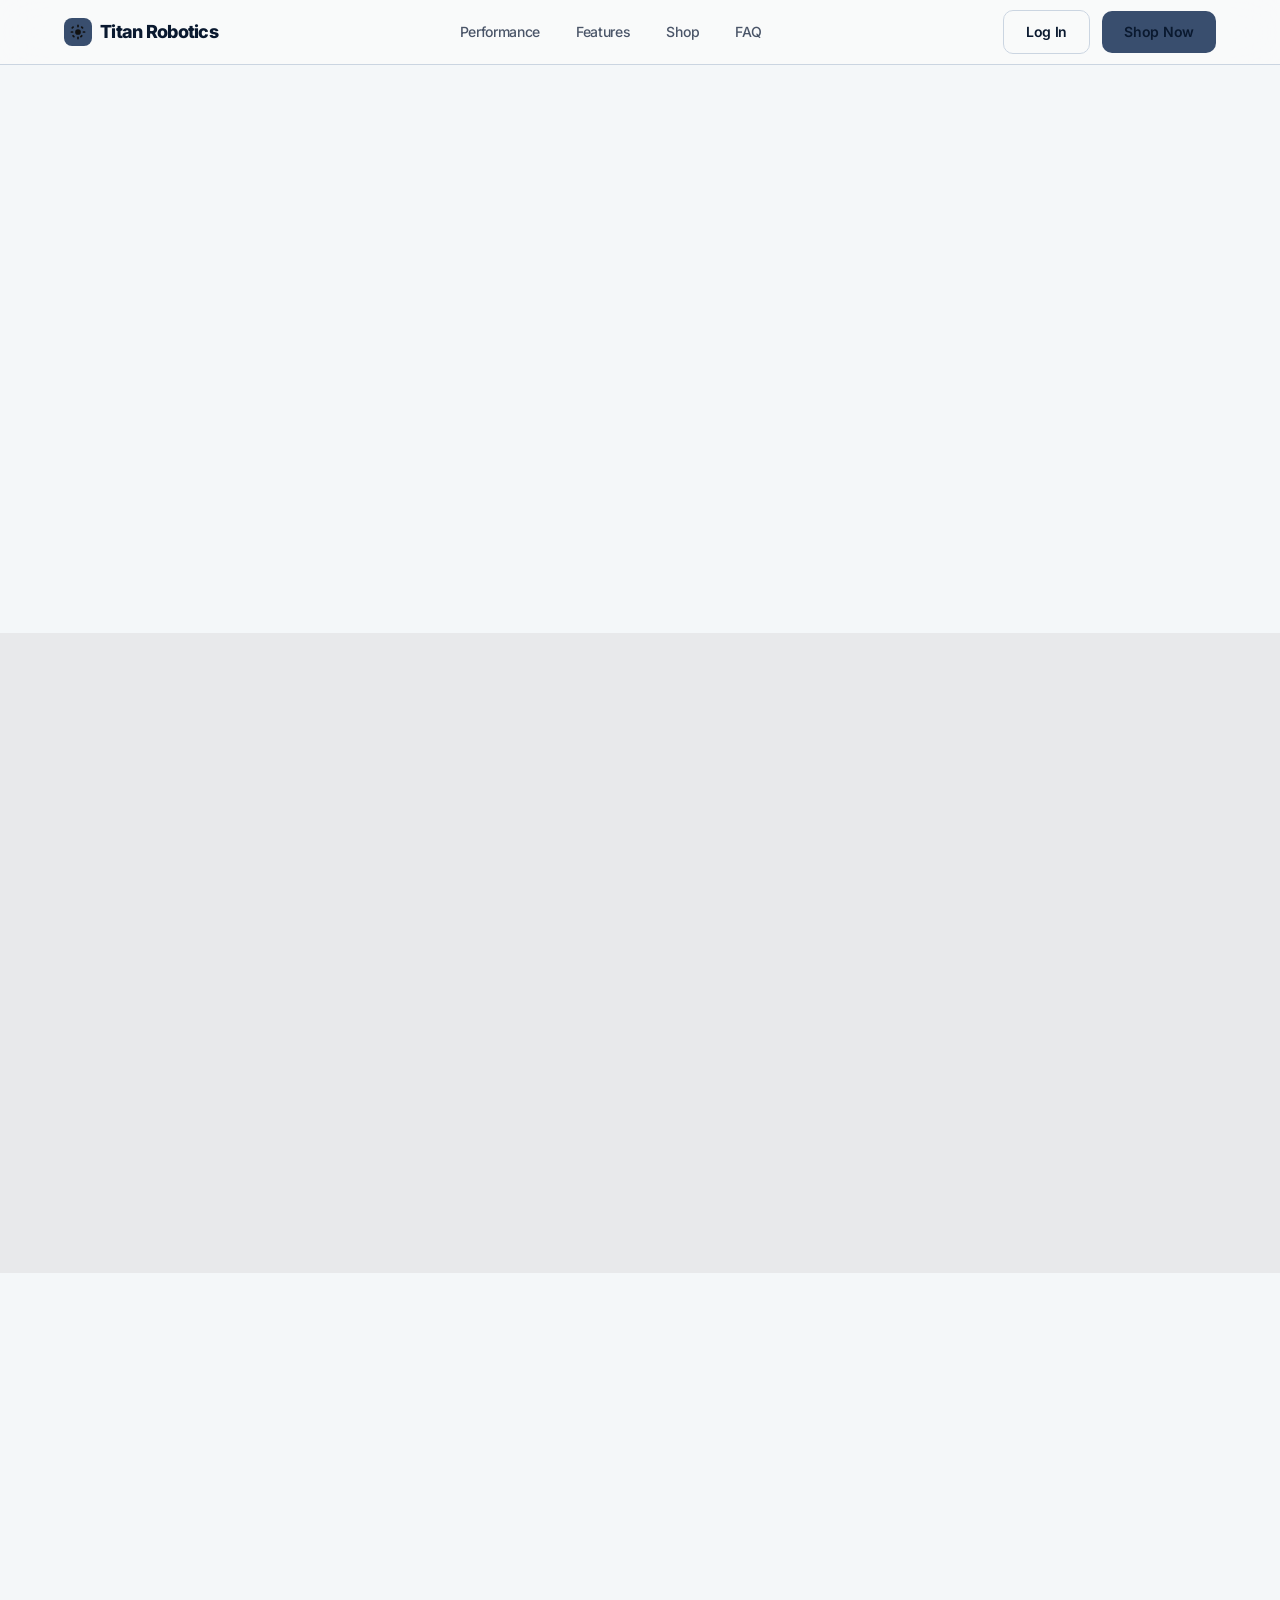
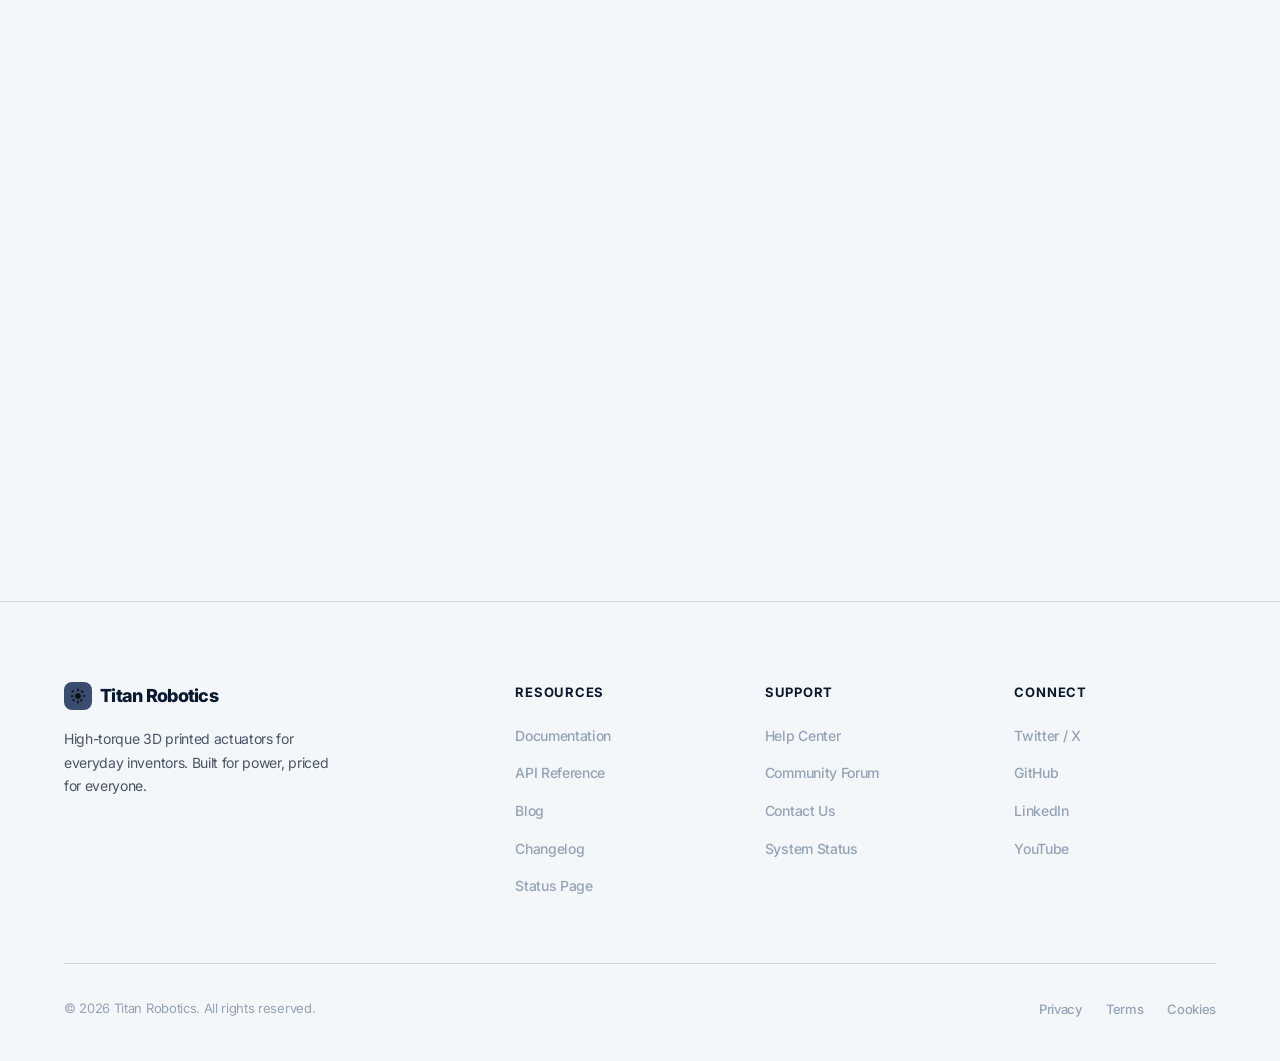
==== index.html @ 4c85c03a "Update index.html" ====
<!DOCTYPE html>
<html lang="en">
<head>
    <meta charset="UTF-8">
    <meta name="viewport" content="width=device-width, initial-scale=1.0">
    <title>Titan Robotics</title>

    <!-- Google Fonts -->
    <link rel="preconnect" href="https://fonts.googleapis.com">
    <link rel="preconnect" href="https://fonts.gstatic.com" crossorigin>
    <link href="https://fonts.googleapis.com/css2?family=Inter:wght@400;500;600;700;800;900&display=swap" rel="stylesheet">

    <!-- Template CSS -->
    <link rel="stylesheet" href="templatemo-catalyst-style.css">
</head>
<body>
    <!-- ===== NAVIGATION ===== -->
    <nav class="nav" role="navigation" aria-label="Main navigation">
        <div class="nav-inner">
            <a href="#" class="nav-logo" aria-label="Titan Robotics Home">
                <span class="nav-logo-mark">
                    <!--
                        LOGO SVG — Replace the <svg> block below with your own imported SVG.
                        Keep the outer <span class="nav-logo-mark"> wrapper so sizing stays consistent.
                        Recommended: 28×28px viewBox, single color using fill="currentColor"
                        so it inherits the accent color automatically.
                    -->
                    <svg viewBox="0 0 28 28" fill="none" xmlns="http://www.w3.org/2000/svg" aria-hidden="true">
                        <!-- Titan gear / cog mark -->
                        <circle cx="14" cy="14" r="5" fill="#111"/>
                        <rect x="12.5" y="1"  width="3" height="5" rx="1.5" fill="#111"/>
                        <rect x="12.5" y="22" width="3" height="5" rx="1.5" fill="#111"/>
                        <rect x="1"  y="12.5" width="5" height="3" rx="1.5" fill="#111"/>
                        <rect x="22" y="12.5" width="5" height="3" rx="1.5" fill="#111"/>
                        <rect x="3.9" y="3.9"  width="3" height="5" rx="1.5" transform="rotate(45 5.4 5.4)"  fill="#111"/>
                        <rect x="19" y="3.9"   width="3" height="5" rx="1.5" transform="rotate(-45 20.5 5.4)" fill="#111"/>
                        <rect x="3.9" y="19.1" width="3" height="5" rx="1.5" transform="rotate(-45 5.4 20.6)" fill="#111"/>
                        <rect x="19" y="19.1"  width="3" height="5" rx="1.5" transform="rotate(45 20.5 20.6)"  fill="#111"/>
                    </svg>
                </span>
                Titan Robotics
            </a>
            <ul class="nav-links" id="navLinks">
                <li><a href="#metrics">Performance</a></li>
                <li><a href="#engine">Features</a></li>
                <li><a href="#shop">Shop</a></li>
                <li><a href="#faq">FAQ</a></li>
            </ul>
            <div class="nav-cta">
                <a href="#" class="btn-ghost">Log In</a>
                <a href="#shop" class="btn-acid">Shop Now</a>
            </div>
            <button class="nav-toggle" id="navToggle" aria-label="Toggle menu" aria-expanded="false">
                <span></span>
            </button>
        </div>
    </nav>

    <!-- ===== SECTION 1: HERO ===== -->
    <section class="hero">
        <div class="container">
            <div class="hero-badge reveal">
                <span class="hero-badge-dot"></span>
                v1.3
            </div>
            <h1 class="reveal">Affordable actuators built for <span class="accent-word">power</span></h1>
            <p class="hero-sub reveal">Multi-material 3D printed high torque actuators designed for everyday inventors.</p>
            <div class="hero-actions reveal">
                <a href="#shop" class="btn-acid">
                    Shop Now
                    <svg width="16" height="16" viewBox="0 0 16 16" fill="none"><path d="M3 8H13M13 8L9 4M13 8L9 12" stroke="currentColor" stroke-width="1.5" stroke-linecap="round" stroke-linejoin="round"/></svg>
                </a>
                <a href="#hero-video" class="btn-ghost">Watch Demo</a>
            </div>
        </div>
    </section>

    <!-- ===== HERO VIDEO (full width) ===== -->
    <section class="hero-video-section" id="hero-video">
        <video autoplay muted loop playsinline>
            <source src="videos/hero.mp4" type="video/mp4" />
        </video>
    </section>

    <!-- ===== SECTION 2: SPEED METRICS ===== -->
    <section class="metrics" id="metrics">
        <div class="container">
            <p class="metrics-label reveal">Performance that speaks for itself</p>
            <div class="metrics-grid">
                <div class="metric-item reveal">
                    <div class="metric-number"><span class="metric-highlight">21:1</span><span class="metric-unit">ratio</span></div>
                    <p class="metric-desc">High torque ratio for high strength applications</p>
                </div>
                <div class="metric-item reveal">
                    <div class="metric-number">22<span class="metric-unit">mm</span></div>
                    <p class="metric-desc">Compact design perfect for robotics</p>
                </div>
                <div class="metric-item reveal">
                    <div class="metric-number">3<span class="metric-unit">x</span></div>
                    <p class="metric-desc">More cost effective than traditional cycloidal drives</p>
                </div>
            </div>
        </div>
    </section>

    <!-- ===== SECTION 3: THE ENGINE — BENTO GRID ===== -->
    <section class="engine" id="engine">
        <div class="container">
            <div class="section-header reveal">
                <p class="section-tag">The Drive</p>
                <h2 class="section-title">Essential Specifications</h2>
            </div>
            <div class="bento-grid">
                <div class="card bento-card reveal">
                    <div class="bento-card-icon">
                        <svg viewBox="0 0 24 24" fill="none" stroke-width="1.5" stroke-linecap="round" stroke-linejoin="round"><path d="M3 3v18h18"/><path d="M7 16l4-8 4 4 4-6"/></svg>
                    </div>
                    <h3>Real-Time Analytics</h3>
                    <p>Stream, transform, and visualize data the instant it arrives. No batching, no waiting, no stale dashboards.</p>
                    <div class="bento-card-visual">
                        <div class="mini-bars">
                            <div class="mini-bar" style="height: 35%;"></div>
                            <div class="mini-bar" style="height: 55%;"></div>
                            <div class="mini-bar" style="height: 40%;"></div>
                            <div class="mini-bar highlight" style="height: 80%;"></div>
                            <div class="mini-bar" style="height: 60%;"></div>
                            <div class="mini-bar" style="height: 45%;"></div>
                            <div class="mini-bar highlight" style="height: 95%;"></div>
                            <div class="mini-bar" style="height: 70%;"></div>
                            <div class="mini-bar" style="height: 50%;"></div>
                            <div class="mini-bar" style="height: 65%;"></div>
                        </div>
                    </div>
                </div>
                <div class="card bento-card reveal">
                    <div class="bento-card-icon">
                        <svg viewBox="0 0 24 24" fill="none" stroke-width="1.5" stroke-linecap="round" stroke-linejoin="round"><rect x="2" y="3" width="20" height="14" rx="2"/><path d="M8 21h8M12 17v4"/></svg>
                    </div>
                    <h3>Pipeline Orchestration</h3>
                    <p>Build fault-tolerant data pipelines with visual drag-and-drop. Auto-retry, dead-letter queues, and full observability built in.</p>
                    <div class="bento-card-visual">
                        <div class="mini-pipeline">
                            <div class="mini-pipeline-node">Ingest</div>
                            <span class="mini-pipeline-arrow">→</span>
                            <div class="mini-pipeline-node">Transform</div>
                            <span class="mini-pipeline-arrow">→</span>
                            <div class="mini-pipeline-node">Deliver</div>
                        </div>
                    </div>
                </div>
                <div class="card bento-card reveal">
                    <div class="bento-card-icon">
                        <svg viewBox="0 0 24 24" fill="none" stroke-width="1.5" stroke-linecap="round" stroke-linejoin="round"><path d="M16 18l6-6-6-6"/><path d="M8 6l-6 6 6 6"/></svg>
                    </div>
                    <h3>SQL-First Interface</h3>
                    <p>Write standard SQL against any source. Auto-completion, version control, and collaborative editing come standard.</p>
                    <div class="bento-card-visual">
                        <div class="mini-code">
                            <span class="keyword">SELECT</span> user_id, <span class="keyword">COUNT</span>(*)<br>
                            <span class="keyword">FROM</span> events<br>
                            <span class="keyword">WHERE</span> ts > <span class="string">'2026-01'</span><br>
                            <span class="keyword">GROUP BY</span> 1 <span class="comment">-- 42ms ⚡</span>
                        </div>
                    </div>
                </div>
            </div>
        </div>
    </section>

    <!-- ===== SECTION 4: SHOP ===== -->
    <section class="shop" id="shop">
        <div class="container">
            <div class="section-header reveal">
                <p class="section-tag">Shop</p>
                <h2 class="section-title">Pick your drive</h2>
            </div>

            <!-- ===== PRODUCT 1 ===== -->
            <div class="product-card card reveal">
                <div class="product-gallery">
                    <!--
                        PRODUCT 1 PHOTOS — Replace src="" with your image paths.
                        Recommended: 600×450px or similar 4:3 ratio JPGs/PNGs.
                        The first image is the main display; clicking thumbnails swaps it in.
                    -->
                    <div class="product-main-image">
                        <img src="images/product1-main.jpg" alt="Compact Cycloidal Drive - main view" onerror="this.parentElement.classList.add('img-placeholder')">
                    </div>
                    <div class="product-thumbnails">
                        <button class="thumb active" data-src="images/product1-main.jpg" aria-label="View main photo">
                            <img src="images/product1-main.jpg" alt="Front view" onerror="this.parentElement.classList.add('img-placeholder')">
                        </button>
                        <button class="thumb" data-src="images/product1-b.jpg" aria-label="View second photo">
                            <img src="images/product1-b.jpg" alt="Side view" onerror="this.parentElement.classList.add('img-placeholder')">
                        </button>
                        <button class="thumb" data-src="images/product1-c.jpg" aria-label="View third photo">
                            <img src="images/product1-c.jpg" alt="Detail view" onerror="this.parentElement.classList.add('img-placeholder')">
                        </button>
                    </div>
                </div>
                <div class="product-info">
                    <p class="product-tag">Best Seller</p>
                    <h3 class="product-name">Compact Cycloidal Drive</h3>
                    <p class="product-sku">SKU: TR-CCD-22</p>
                    <p class="product-desc">A high-efficiency 21:1 reduction cycloidal gearbox optimized for tight spaces. The 22mm profile fits inside most hobby robotics joints without sacrificing torque output. Printed in PLA-CF for rigidity with a hardened steel eccentric shaft and output pins.</p>
                    <ul class="product-specs">
                        <li><span>Reduction ratio</span><span>21:1</span></li>
                        <li><span>Outer diameter</span><span>22 mm</span></li>
                        <li><span>Recommended motor</span><span>NEMA 17</span></li>
                        <li><span>Material</span><span>PLA-CF + steel pins</span></li>
                    </ul>
                    <div class="product-buy">
                        <div class="product-price">$<span>38</span><span class="product-price-cents">.00</span></div>
                        <a href="#" class="btn-acid">Add to Cart
                            <svg width="16" height="16" viewBox="0 0 16 16" fill="none"><path d="M3 8H13M13 8L9 4M13 8L9 12" stroke="currentColor" stroke-width="1.5" stroke-linecap="round" stroke-linejoin="round"/></svg>
                        </a>
                    </div>
                </div>
            </div>

            <!-- ===== PRODUCT 2 ===== -->
            <div class="product-card card reveal">
                <div class="product-gallery">
                    <!--
                        PRODUCT 2 PHOTOS — Replace src="" with your image paths.
                    -->
                    <div class="product-main-image">
                        <img src="images/product2-main.jpg" alt="Dual-Stage Arm Actuator - main view" onerror="this.parentElement.classList.add('img-placeholder')">
                    </div>
                    <div class="product-thumbnails">
                        <button class="thumb active" data-src="images/product2-main.jpg" aria-label="View main photo">
                            <img src="images/product2-main.jpg" alt="Front view" onerror="this.parentElement.classList.add('img-placeholder')">
                        </button>
                        <button class="thumb" data-src="images/product2-b.jpg" aria-label="View second photo">
                            <img src="images/product2-b.jpg" alt="Side view" onerror="this.parentElement.classList.add('img-placeholder')">
                        </button>
                        <button class="thumb" data-src="images/product2-c.jpg" aria-label="View third photo">
                            <img src="images/product2-c.jpg" alt="Exploded view" onerror="this.parentElement.classList.add('img-placeholder')">
                        </button>
                    </div>
                </div>
                <div class="product-info">
                    <p class="product-tag">New Release</p>
                    <h3 class="product-name">Dual-Stage Arm Actuator</h3>
                    <p class="product-sku">SKU: TR-DSA-48</p>
                    <p class="product-desc">Two stacked cycloidal stages give this actuator a 441:1 overall reduction — enough holding torque to lock a full robotic arm segment under load without a brake. Designed around a 48mm frame with integrated mounting flanges compatible with 20mm aluminum extrusion.</p>
                    <ul class="product-specs">
                        <li><span>Reduction ratio</span><span>441:1 (21:1 × 21:1)</span></li>
                        <li><span>Outer diameter</span><span>48 mm</span></li>
                        <li><span>Recommended motor</span><span>NEMA 17 / NEMA 23</span></li>
                        <li><span>Material</span><span>PETG + steel pins</span></li>
                    </ul>
                    <div class="product-buy">
                        <div class="product-price">$<span>64</span><span class="product-price-cents">.00</span></div>
                        <a href="#" class="btn-acid">Add to Cart
                            <svg width="16" height="16" viewBox="0 0 16 16" fill="none"><path d="M3 8H13M13 8L9 4M13 8L9 12" stroke="currentColor" stroke-width="1.5" stroke-linecap="round" stroke-linejoin="round"/></svg>
                        </a>
                    </div>
                </div>
            </div>

            <!-- ===== PRODUCT 3 ===== -->
            <div class="product-card card reveal">
                <div class="product-gallery">
                    <!--
                        PRODUCT 3 PHOTOS — Replace src="" with your image paths.
                    -->
                    <div class="product-main-image">
                        <img src="images/product3-main.jpg" alt="Servo Gripper Module - main view" onerror="this.parentElement.classList.add('img-placeholder')">
                    </div>
                    <div class="product-thumbnails">
                        <button class="thumb active" data-src="images/product3-main.jpg" aria-label="View main photo">
                            <img src="images/product3-main.jpg" alt="Front view" onerror="this.parentElement.classList.add('img-placeholder')">
                        </button>
                        <button class="thumb" data-src="images/product3-b.jpg" aria-label="View second photo">
                            <img src="images/product3-b.jpg" alt="Open position" onerror="this.parentElement.classList.add('img-placeholder')">
                        </button>
                        <button class="thumb" data-src="images/product3-c.jpg" aria-label="View third photo">
                            <img src="images/product3-c.jpg" alt="Closed position" onerror="this.parentElement.classList.add('img-placeholder')">
                        </button>
                    </div>
                </div>
                <div class="product-info">
                    <p class="product-tag">Popular</p>
                    <h3 class="product-name">Servo Gripper Module</h3>
                    <p class="product-sku">SKU: TR-SGM-01</p>
                    <p class="product-desc">A parallel-jaw end-effector driven by a standard SG90 or MG996R servo. Finger inserts are swappable — choose flat pads for delicate objects or V-grooves for cylindrical stock. Mounts to any TR actuator output flange via four M3 bolts.</p>
                    <ul class="product-specs">
                        <li><span>Grip span</span><span>0 – 60 mm</span></li>
                        <li><span>Compatible servos</span><span>SG90, MG996R</span></li>
                        <li><span>Mount pattern</span><span>4× M3, 20mm BCD</span></li>
                        <li><span>Material</span><span>PLA + TPU finger pads</span></li>
                    </ul>
                    <div class="product-buy">
                        <div class="product-price">$<span>22</span><span class="product-price-cents">.00</span></div>
                        <a href="#" class="btn-acid">Add to Cart
                            <svg width="16" height="16" viewBox="0 0 16 16" fill="none"><path d="M3 8H13M13 8L9 4M13 8L9 12" stroke="currentColor" stroke-width="1.5" stroke-linecap="round" stroke-linejoin="round"/></svg>
                        </a>
                    </div>
                </div>
            </div>

        </div>
    </section>

    <!-- ===== SECTION 5: FAQ ===== -->
    <section class="faq" id="faq">
        <div class="container">
            <div class="section-header reveal">
                <p class="section-tag">FAQ</p>
                <h2 class="section-title">Common questions, straight answers</h2>
            </div>
            <div class="faq-controls reveal">
                <button class="faq-ctrl-btn" id="faqExpandAll">Expand All</button>
                <button class="faq-ctrl-btn" id="faqCollapseAll">Collapse All</button>
            </div>
            <div class="faq-list">
                <div class="faq-item reveal">
                    <button class="faq-question" aria-expanded="false">
                        How long does the free trial last?
                        <span class="faq-icon"><svg viewBox="0 0 14 14" fill="none"><path d="M7 1v12M1 7h12" stroke="#111" stroke-width="1.5" stroke-linecap="round"/></svg></span>
                    </button>
                    <div class="faq-answer">
                        <div class="faq-answer-inner">Every plan includes a 14-day free trial with full access to all features. No credit card required to get started. At the end of the trial, you can choose a plan or export your data.</div>
                    </div>
                </div>
                <div class="faq-item reveal">
                    <button class="faq-question" aria-expanded="false">
                        Can I switch plans later?
                        <span class="faq-icon"><svg viewBox="0 0 14 14" fill="none"><path d="M7 1v12M1 7h12" stroke="#111" stroke-width="1.5" stroke-linecap="round"/></svg></span>
                    </button>
                    <div class="faq-answer">
                        <div class="faq-answer-inner">Yes. Upgrade or downgrade any time from your account settings. When upgrading, you only pay the prorated difference. When downgrading, the remaining balance is applied as credit toward future invoices.</div>
                    </div>
                </div>
                <div class="faq-item reveal">
                    <button class="faq-question" aria-expanded="false">
                        What data sources do you support?
                        <span class="faq-icon"><svg viewBox="0 0 14 14" fill="none"><path d="M7 1v12M1 7h12" stroke="#111" stroke-width="1.5" stroke-linecap="round"/></svg></span>
                    </button>
                    <div class="faq-answer">
                        <div class="faq-answer-inner">Catalyst connects to 50+ data sources out of the box, including PostgreSQL, MySQL, BigQuery, Snowflake, Redshift, S3, Kafka, and most popular REST APIs. Custom connectors are available on the Enterprise plan.</div>
                    </div>
                </div>
                <div class="faq-item reveal">
                    <button class="faq-question" aria-expanded="false">
                        Is my data secure?
                        <span class="faq-icon"><svg viewBox="0 0 14 14" fill="none"><path d="M7 1v12M1 7h12" stroke="#111" stroke-width="1.5" stroke-linecap="round"/></svg></span>
                    </button>
                    <div class="faq-answer">
                        <div class="faq-answer-inner">Absolutely. All data is encrypted at rest (AES-256) and in transit (TLS 1.3). We are SOC 2 Type II certified and GDPR compliant. Enterprise customers also get dedicated infrastructure with VPC peering and custom encryption keys.</div>
                    </div>
                </div>
                <div class="faq-item reveal">
                    <button class="faq-question" aria-expanded="false">
                        Do you offer onboarding support?
                        <span class="faq-icon"><svg viewBox="0 0 14 14" fill="none"><path d="M7 1v12M1 7h12" stroke="#111" stroke-width="1.5" stroke-linecap="round"/></svg></span>
                    </button>
                    <div class="faq-answer">
                        <div class="faq-answer-inner">Pro customers get access to our onboarding team for the first 30 days. Enterprise customers receive a dedicated solutions engineer for the full implementation. All plans include access to our docs, tutorials, and community forum.</div>
                    </div>
                </div>
            </div>
        </div>
    </section>

    <!-- ===== SECTION 6: CTA BANNER ===== -->
    <section class="cta-banner">
        <div class="container">
            <div class="cta-banner-inner reveal">
                <p class="cta-banner-tag">Get started today</p>
                <h2>Ready to build something powerful?</h2>
                <p>Join inventors and engineers shipping real robots with Titan actuators.</p>
                <div class="cta-banner-actions">
                    <a href="#shop" class="btn-acid">
                        Shop Now
                        <svg width="16" height="16" viewBox="0 0 16 16" fill="none"><path d="M3 8H13M13 8L9 4M13 8L9 12" stroke="currentColor" stroke-width="1.5" stroke-linecap="round" stroke-linejoin="round"/></svg>
                    </a>
                    <a href="#" class="btn-dark-ghost">Contact Us</a>
                </div>
            </div>
        </div>
    </section>

    <!-- ===== SECTION 7: FOOTER ===== -->
    <footer class="footer" id="footer">
        <div class="container">
            <div class="footer-grid">
                <div>
                    <a href="#" class="nav-logo" aria-label="Titan Robotics Home">
                        <span class="nav-logo-mark">
                            <svg viewBox="0 0 28 28" fill="none" xmlns="http://www.w3.org/2000/svg" aria-hidden="true">
                                <circle cx="14" cy="14" r="5" fill="#111"/>
                                <rect x="12.5" y="1"  width="3" height="5" rx="1.5" fill="#111"/>
                                <rect x="12.5" y="22" width="3" height="5" rx="1.5" fill="#111"/>
                                <rect x="1"  y="12.5" width="5" height="3" rx="1.5" fill="#111"/>
                                <rect x="22" y="12.5" width="5" height="3" rx="1.5" fill="#111"/>
                                <rect x="3.9" y="3.9"  width="3" height="5" rx="1.5" transform="rotate(45 5.4 5.4)"  fill="#111"/>
                                <rect x="19" y="3.9"   width="3" height="5" rx="1.5" transform="rotate(-45 20.5 5.4)" fill="#111"/>
                                <rect x="3.9" y="19.1" width="3" height="5" rx="1.5" transform="rotate(-45 5.4 20.6)" fill="#111"/>
                                <rect x="19" y="19.1"  width="3" height="5" rx="1.5" transform="rotate(45 20.5 20.6)"  fill="#111"/>
                            </svg>
                        </span>
                        Titan Robotics
                    </a>
                    <p class="footer-brand-desc">High-torque 3D printed actuators for everyday inventors. Built for power, priced for everyone.</p>
                </div>
                <div>
                    <h4 class="footer-col-title">Resources</h4>
                    <ul class="footer-links">
                        <li><a href="#">Documentation</a></li>
                        <li><a href="#">API Reference</a></li>
                        <li><a href="#">Blog</a></li>
                        <li><a href="#">Changelog</a></li>
                        <li><a href="#">Status Page</a></li>
                    </ul>
                </div>
                <div>
                    <h4 class="footer-col-title">Support</h4>
                    <ul class="footer-links">
                        <li><a href="#">Help Center</a></li>
                        <li><a href="#">Community Forum</a></li>
                        <li><a href="#">Contact Us</a></li>
                        <li><a href="#">System Status</a></li>
                    </ul>
                </div>
                <div>
                    <h4 class="footer-col-title">Connect</h4>
                    <ul class="footer-links">
                        <li><a href="#">Twitter / X</a></li>
                        <li><a href="#">GitHub</a></li>
                        <li><a href="#">LinkedIn</a></li>
                        <li><a href="#">YouTube</a></li>
                    </ul>
                </div>
            </div>
            <div class="footer-bottom">
                <p class="footer-copy">&copy; 2026 Titan Robotics. All rights reserved.</p>
                <ul class="footer-bottom-links">
                    <li><a href="#">Privacy</a></li>
                    <li><a href="#">Terms</a></li>
                    <li><a href="#">Cookies</a></li>
                </ul>
            </div>
        </div>
    </footer>

    <!-- Template JS -->
    <script src="templatemo-catalyst-script.js"></script>

</body>
</html>
---- templatemo-catalyst-style.css ----
/*



TemplateMo 618 The Catalyst



https://templatemo.com/tm-618-the-catalyst



Silver & Acid Light-Mode SaaS Landing Page



*/





*,

*::before,

*::after {

    margin: 0;

    padding: 0;

    box-sizing: border-box;

}



:root {

    --bg:           #F4F7F9;

    --surface:      #E9ECEF;

    --text:         #0A192F;

    --text-muted:   #4A5568;

    --text-dim:     #94A3B8;

    --accent:       #394e6e; /* Changed this */

    --accent-hover: #576e91; /* Changed this */

    --border:       #CBD5E1;

    --border-light: #E2E8F0;

    --white:        #FFFFFF;



    /* Spacing */

    --section-pad: clamp(80px, 10vw, 140px);

    --container:   1200px;

    --gap:         24px;

}



html {

    scroll-behavior: smooth;

    -webkit-font-smoothing: antialiased;

    -moz-osx-font-smoothing: grayscale;

}



body {

    font-family: 'Inter', -apple-system, BlinkMacSystemFont, 'SF Pro Display', 'SF Pro Text', sans-serif;

    background: var(--bg);

    color: var(--text);

    line-height: 1.6;

    letter-spacing: -0.02em;

    overflow-x: hidden;

}



a {

    color: inherit;

    text-decoration: none;

}



img {

    max-width: 100%;

    display: block;

}



.container {

    max-width: var(--container);

    margin: 0 auto;

    padding: 0 var(--gap);

}



/* ===== Machined Silver Card System ===== */

.card {

    background: var(--surface);

    border: 1px solid var(--border);

    border-radius: 16px;

    box-shadow: inset 0 1px 0 var(--white);

    transition: transform 0.25s cubic-bezier(0.22, 1, 0.36, 1);

}



.card:hover {

    transform: translateY(-2px);

}



/* ===== Acid Button System ===== */

.btn-acid {

    display: inline-flex;

    align-items: center;

    justify-content: center;

    gap: 8px;

    padding: 14px 32px;

    background: var(--accent);

    color: var(--text);

    font-family: inherit;

    font-size: 15px;

    font-weight: 600;

    letter-spacing: -0.02em;

    border: none;

    border-radius: 10px;

    cursor: pointer;

    transition: transform 0.2s cubic-bezier(0.22, 1, 0.36, 1),

                box-shadow 0.2s cubic-bezier(0.22, 1, 0.36, 1);

    user-select: none;

}



.btn-acid:hover {

    transform: translateY(-2px);

    box-shadow: 4px 4px 0px var(--text);

}



.btn-acid:active {

    transform: translateY(0);

    box-shadow: 1px 1px 0px var(--text);

}



.btn-ghost {

    display: inline-flex;

    align-items: center;

    justify-content: center;

    gap: 8px;

    padding: 14px 32px;

    background: transparent;

    color: var(--text);

    font-family: inherit;

    font-size: 15px;

    font-weight: 600;

    letter-spacing: -0.02em;

    border: 1px solid var(--border);

    border-radius: 10px;

    cursor: pointer;

    transition: transform 0.2s cubic-bezier(0.22, 1, 0.36, 1),

                box-shadow 0.2s cubic-bezier(0.22, 1, 0.36, 1),

                border-color 0.2s ease;

}



.btn-ghost:hover {

    transform: translateY(-2px);

    box-shadow: 4px 4px 0px var(--text);

    border-color: var(--text);

}



/* ===== NAVIGATION ===== */

.nav {

    position: fixed;

    top: 0;

    left: 0;

    right: 0;

    z-index: 1000;

    background: rgba(250, 250, 250, 0.8);

    backdrop-filter: blur(20px);

    -webkit-backdrop-filter: blur(20px);

    border-bottom: 1px solid var(--border);

}



.nav-inner {

    max-width: var(--container);

    margin: 0 auto;

    padding: 0 var(--gap);

    height: 64px;

    display: flex;

    align-items: center;

    justify-content: space-between;

}



.nav-logo {

    font-size: 18px;

    font-weight: 800;

    letter-spacing: -0.04em;

    display: flex;

    align-items: center;

    gap: 8px;

}



.nav-logo-mark {

    width: 28px;

    height: 28px;

    background: var(--accent);

    border-radius: 8px;

    display: flex;

    align-items: center;

    justify-content: center;

}



.nav-logo-mark svg {

    width: 16px;

    height: 16px;

}



.nav-links {

    display: flex;

    align-items: center;

    gap: 36px;

    list-style: none;

}



.nav-links a {

    font-size: 14px;

    font-weight: 500;

    color: var(--text-muted);

    transition: color 0.2s ease;

}



.nav-links a:hover {

    color: var(--text);

}



.nav-cta {

    display: flex;

    align-items: center;

    gap: 12px;

}



.nav-cta .btn-acid {

    padding: 10px 22px;

    font-size: 14px;

}



.nav-cta .btn-ghost {

    padding: 10px 22px;

    font-size: 14px;

}



.nav-toggle {

    display: none;

    background: none;

    border: none;

    cursor: pointer;

    width: 40px;

    height: 40px;

    align-items: center;

    justify-content: center;

}



.nav-toggle span {

    display: block;

    width: 22px;

    height: 2px;

    background: var(--text);

    position: relative;

    transition: background 0.2s ease;

}



.nav-toggle span::before,

.nav-toggle span::after {

    content: '';

    position: absolute;

    left: 0;

    width: 100%;

    height: 2px;

    background: var(--text);

    transition: transform 0.3s ease;

}



.nav-toggle span::before { top: -7px; }

.nav-toggle span::after  { top: 7px; }



.nav-toggle.active span { background: transparent; }

.nav-toggle.active span::before { transform: rotate(45deg); top: 0; }

.nav-toggle.active span::after  { transform: rotate(-45deg); top: 0; }



/* ===== SECTION 1: HERO ===== */

.hero {

    padding-top: 160px;

    padding-bottom: 0;

    text-align: center;

    position: relative;

}



.hero-badge {

    display: inline-flex;

    align-items: center;

    gap: 8px;

    padding: 6px 16px 6px 8px;

    background: var(--surface);

    border: 1px solid var(--border);

    border-radius: 100px;

    font-size: 13px;

    font-weight: 500;

    color: var(--text-muted);

    margin-bottom: 32px;

    box-shadow: inset 0 1px 0 var(--white);

}



.hero-badge-dot {

    width: 8px;

    height: 8px;

    background: #22C55E;

    border-radius: 50%;

    animation: pulse-dot 2s ease-in-out infinite;

}



@keyframes pulse-dot {

    0%, 100% { opacity: 1; }

    50% { opacity: 0.4; }

}



.hero h1 {

    font-size: clamp(42px, 6vw, 76px);

    font-weight: 800;

    line-height: 1.02;

    letter-spacing: -0.045em;

    max-width: 820px;

    margin: 0 auto 24px;

}



.hero h1 .accent-word {

    color: var(--text);

    background: var(--accent);

    padding: 0 10px;

    border-radius: 8px;

    display: inline-block;

}



.hero-sub {

    font-size: clamp(16px, 1.8vw, 19px);

    color: var(--text-muted);

    max-width: 520px;

    margin: 0 auto 40px;

    line-height: 1.6;

    font-weight: 400;

}



.hero-actions {

    display: flex;

    align-items: center;

    justify-content: center;

    gap: 16px;

    margin-bottom: 72px;

}



/* Hero Video Section */

.hero-video-section {

    width: 100%;

    background: #e8e9eb;

    line-height: 0;

}



.hero-video-section video {

    width: 100%;

    height: auto;

    display: block;

    object-fit: cover;

}



/* ===== SECTION 2: SPEED METRICS ===== */

.metrics {

    padding: var(--section-pad) 0;

}



.metrics-label {

    font-size: 13px;

    font-weight: 600;

    text-transform: uppercase;

    letter-spacing: 0.06em;

    color: var(--text-dim);

    text-align: center;

    margin-bottom: 56px;

}



.metrics-grid {

    display: grid;

    grid-template-columns: repeat(3, 1fr);

    gap: 24px;

}



.metric-item {

    text-align: center;

    padding: 48px 24px;

}



.metric-number {

    font-size: clamp(56px, 8vw, 88px);

    font-weight: 900;

    letter-spacing: -0.05em;

    line-height: 1;

    font-variant-numeric: tabular-nums;

    margin-bottom: 12px;

}



.metric-number .metric-unit {

    font-size: 0.45em;

    font-weight: 600;

    color: var(--text-muted);

    letter-spacing: -0.02em;

}



.metric-number .metric-highlight {

    color: var(--text);

    background: var(--accent);

    padding: 0 6px;

    border-radius: 6px;

}



.metric-desc {

    font-size: 15px;

    color: var(--text-muted);

    font-weight: 500;

    max-width: 240px;

    margin: 0 auto;

}



.metric-divider {

    width: 1px;

    background: var(--border);

    margin: 24px 0;

    justify-self: center;

}



/* ===== SECTION 3: THE ENGINE — BENTO GRID ===== */

.engine {

    padding: 0 0 clamp(48px, 6vw, 80px);

}



.section-header {
    text-align: center;
    margin-bottom: 40px;
}

.section-tag {
    display: inline-flex;
    align-items: center;
    gap: 6px;
    font-size: 13px;
    font-weight: 600;
    text-transform: uppercase;
    letter-spacing: 0.06em;
    color: var(--text-dim);
    margin-bottom: 16px;
}

.section-tag::before {
    content: '';
    width: 6px;
    height: 6px;
    background: var(--accent);
    border-radius: 2px;
}

.section-title {
    font-size: clamp(32px, 4vw, 48px);
    font-weight: 800;
    letter-spacing: -0.04em;
    line-height: 1.1;
    max-width: 600px;
    margin: 0 auto;
}

.bento-grid {
    display: grid;
    grid-template-columns: repeat(3, 1fr);
    gap: 20px;
}

.bento-card {
    padding: 32px 28px;
    display: flex;
    flex-direction: column;
}

.bento-card-icon {
    width: 48px;
    height: 48px;
    background: var(--white);
    border: 1px solid var(--border);
    border-radius: 12px;
    display: flex;
    align-items: center;
    justify-content: center;
    margin-bottom: 24px;
    box-shadow: inset 0 1px 0 var(--white);
}

.bento-card-icon svg {
    width: 22px;
    height: 22px;
    stroke: var(--text);
}

.bento-card h3 {
    font-size: 20px;
    font-weight: 700;
    letter-spacing: -0.03em;
    margin-bottom: 10px;
}

.bento-card p {
    font-size: 15px;
    color: var(--text-muted);
    line-height: 1.6;
    flex: 1;
}

.bento-card-visual {
    margin-top: 28px;
    background: var(--white);
    border: 1px solid var(--border-light);
    border-radius: 12px;
    padding: 16px;
    min-height: 120px;
}

/* Mini chart bars in bento card */
.mini-bars {
    display: flex;
    align-items: flex-end;
    gap: 6px;
    height: 80px;
}

.mini-bar {
    flex: 1;
    background: var(--border);
    border-radius: 4px 4px 0 0;
    transition: height 0.4s cubic-bezier(0.22, 1, 0.36, 1);
}

.mini-bar.highlight { background: var(--accent); }

/* Mini pipeline in bento card */
.mini-pipeline {
    display: flex;
    align-items: center;
    gap: 12px;
}

.mini-pipeline-node {
    flex: 1;
    height: 40px;
    border-radius: 8px;
    display: flex;
    align-items: center;
    justify-content: center;
    font-size: 11px;
    font-weight: 600;
    color: var(--text-muted);
}

.mini-pipeline-node:nth-child(1) { background: var(--accent); color: var(--text); }
.mini-pipeline-node:nth-child(2) { background: #e8e8e8; }
.mini-pipeline-node:nth-child(3) { background: #e0e0e0; }

.mini-pipeline-arrow {
    font-size: 12px;
    color: var(--text-dim);
    flex-shrink: 0;
}

/* Mini code block in bento card */
.mini-code {
    font-family: 'SF Mono', 'Fira Code', monospace;
    font-size: 12px;
    line-height: 1.7;
    color: var(--text-muted);
}

.mini-code .keyword { color: var(--text); font-weight: 600; }
.mini-code .string { color: #16A34A; }
.mini-code .comment { color: var(--text-dim); }

/* ===== SECTION 4: PRICING ===== */
.pricing {
    padding: clamp(48px, 6vw, 80px) 0;
}

.toggle-wrap {
    display: flex;
    align-items: center;
    justify-content: center;
    gap: 0;
    margin-bottom: 40px;
}

.toggle-container {
    display: flex;
    align-items: center;
    background: var(--surface);
    border: 1px solid var(--border);
    border-radius: 12px;
    padding: 4px;
    box-shadow: inset 0 1px 0 var(--white);
}

.toggle-btn {
    padding: 10px 28px;
    font-family: inherit;
    font-size: 14px;
    font-weight: 600;
    letter-spacing: -0.02em;
    border: none;
    border-radius: 9px;
    cursor: pointer;
    background: transparent;
    color: var(--text-muted);
    transition: all 0.25s cubic-bezier(0.22, 1, 0.36, 1);
    position: relative;
}

.toggle-btn.active {
    background: var(--accent);
    color: var(--text);
    box-shadow: 0 1px 3px rgba(0,0,0,0.08);
}

.toggle-save {
    font-size: 12px;
    font-weight: 600;
    color: #16A34A;
    margin-left: 12px;
    opacity: 0;
    transform: translateX(-8px);
    transition: all 0.3s ease;
}

.toggle-save.visible {
    opacity: 1;
    transform: translateX(0);
}

.pricing-grid {
    display: grid;
    grid-template-columns: repeat(3, 1fr);
    gap: 20px;
    align-items: start;
}

.pricing-card {
    padding: 32px 28px;
    position: relative;
}

.pricing-card.featured {
    border-color: var(--accent);
    border-width: 2px;
}

.pricing-card.featured::before {
    content: 'Most Popular';
    position: absolute;
    top: -13px;
    left: 50%;
    transform: translateX(-50%);
    padding: 4px 16px;
    background: var(--accent);
    color: var(--text);
    font-size: 12px;
    font-weight: 700;
    letter-spacing: -0.01em;
    border-radius: 100px;
    white-space: nowrap;
}

.pricing-plan-name {
    font-size: 16px;
    font-weight: 700;
    letter-spacing: -0.02em;
    margin-bottom: 4px;
}

.pricing-plan-desc {
    font-size: 14px;
    color: var(--text-muted);
    margin-bottom: 24px;
}

.pricing-amount {
    display: flex;
    align-items: baseline;
    gap: 4px;
    margin-bottom: 6px;
}

.pricing-currency {
    font-size: 24px;
    font-weight: 700;
    letter-spacing: -0.02em;
}

.pricing-value {
    font-size: 56px;
    font-weight: 900;
    letter-spacing: -0.05em;
    line-height: 1;
    font-variant-numeric: tabular-nums;
    transition: all 0.3s cubic-bezier(0.22, 1, 0.36, 1);
}

.pricing-period {
    font-size: 14px;
    color: var(--text-dim);
    font-weight: 500;
}

.pricing-billed {
    font-size: 13px;
    color: var(--text-dim);
    margin-bottom: 28px;
    transition: all 0.25s ease;
}

.pricing-billed.yearly-active {
    color: var(--text);
    font-weight: 600;
    background: var(--accent);
    display: inline-block;
    padding: 4px 12px;
    border-radius: 6px;
}

.pricing-card .btn-acid,
.pricing-card .btn-ghost {
    width: 100%;
    margin-bottom: 28px;
}

.pricing-features {
    list-style: none;
    display: flex;
    flex-direction: column;
    gap: 14px;
}

.pricing-features li {
    display: flex;
    align-items: center;
    gap: 10px;
    font-size: 14px;
    color: var(--text-muted);
    font-weight: 500;
}

.pricing-features li svg {
    width: 18px;
    height: 18px;
    flex-shrink: 0;
    stroke: #22C55E;
}

/* ===== SECTION 7: FOOTER ===== */
.footer {
    padding: 80px 0 40px;
    border-top: 1px solid var(--border);
}

.footer-grid {
    display: grid;
    grid-template-columns: 2fr 1fr 1fr 1fr;
    gap: 48px;
    margin-bottom: 64px;
}

.footer-brand-desc {
    font-size: 14px;
    color: var(--text-muted);
    line-height: 1.7;
    max-width: 280px;
    margin-top: 16px;
}

.footer-col-title {
    font-size: 13px;
    font-weight: 700;
    text-transform: uppercase;
    letter-spacing: 0.06em;
    color: var(--text);
    margin-bottom: 20px;
}

.footer-links {
    list-style: none;
    display: flex;
    flex-direction: column;
    gap: 12px;
}

.footer-links a {
    font-size: 14px;
    color: var(--text-dim);
    font-weight: 500;
    transition: color 0.2s ease;
}

.footer-links a:hover {
    color: var(--text-muted);
}

.footer-bottom {
    display: flex;
    align-items: center;
    justify-content: space-between;
    padding-top: 32px;
    border-top: 1px solid var(--border);
}

.footer-copy {
    font-size: 13px;
    color: var(--text-dim);
}

.footer-copy a {
    color: var(--text-muted);
}

.footer-copy a:hover {
    color: var(--text);
}

.footer-bottom-links {
    display: flex;
    gap: 24px;
    list-style: none;
}

.footer-bottom-links a {
    font-size: 13px;
    color: var(--text-dim);
    font-weight: 500;
    transition: color 0.2s ease;
}

.footer-bottom-links a:hover {
    color: var(--text);
}

/* ===== SECTION 5: FAQ ===== */
.faq {
    padding: var(--section-pad) 0;
}

.faq-list {
    max-width: 720px;
    margin: 0 auto;
    display: flex;
    flex-direction: column;
    gap: 12px;
}

.faq-controls {
    max-width: 720px;
    margin: 0 auto 20px;
    display: flex;
    justify-content: flex-end;
    gap: 8px;
}

.faq-ctrl-btn {
    padding: 7px 16px;
    font-family: inherit;
    font-size: 13px;
    font-weight: 600;
    letter-spacing: -0.01em;
    color: var(--text-muted);
    background: var(--surface);
    border: 1px solid var(--border);
    border-radius: 8px;
    cursor: pointer;
    box-shadow: inset 0 1px 0 var(--white);
    transition: color 0.2s ease, border-color 0.2s ease;
}

.faq-ctrl-btn:hover {
    color: var(--text);
    border-color: #CCC;
}

.faq-item {
    background: var(--surface);
    border: 1px solid var(--border);
    border-radius: 14px;
    box-shadow: inset 0 1px 0 var(--white);
    overflow: hidden;
    transition: border-color 0.25s ease;
}

.faq-item.open {
    border-color: #CCCCCC;
}

.faq-question {
    display: flex;
    align-items: center;
    justify-content: space-between;
    gap: 16px;
    width: 100%;
    padding: 22px 24px;
    background: none;
    border: none;
    font-family: inherit;
    font-size: 15px;
    font-weight: 600;
    letter-spacing: -0.02em;
    color: var(--text);
    cursor: pointer;
    text-align: left;
    line-height: 1.4;
}

.faq-question:hover {
    color: var(--text);
}

.faq-icon {
    width: 28px;
    height: 28px;
    flex-shrink: 0;
    background: var(--white);
    border: 1px solid var(--border);
    border-radius: 8px;
    display: flex;
    align-items: center;
    justify-content: center;
    transition: transform 0.3s cubic-bezier(0.22, 1, 0.36, 1),
                background 0.2s ease;
}

.faq-item.open .faq-icon {
    transform: rotate(45deg);
    background: var(--accent);
    border-color: var(--accent);
}

.faq-icon svg {
    width: 14px;
    height: 14px;
}

.faq-answer {
    max-height: 0;
    overflow: hidden;
    transition: max-height 0.4s cubic-bezier(0.22, 1, 0.36, 1);
}

.faq-answer-inner {
    padding: 0 24px 22px;
    font-size: 14px;
    color: var(--text-muted);
    line-height: 1.7;
}

/* ===== SECTION 6: CTA BANNER ===== */
.cta-banner {
    padding: var(--section-pad) 0;
}

.cta-banner-inner {
    background: #2A2A2A;
    border-radius: 24px;
    padding: clamp(56px, 8vw, 96px) clamp(32px, 5vw, 72px);
    text-align: center;
    position: relative;
    overflow: hidden;
}

.cta-banner-inner::before {
    content: '';
    position: absolute;
    top: -120px;
    right: -120px;
    width: 360px;
    height: 360px;
    background: var(--accent);
    border-radius: 50%;
    opacity: 0.08;
    filter: blur(80px);
    pointer-events: none;
}

.cta-banner-inner::after {
    content: '';
    position: absolute;
    bottom: -80px;
    left: -80px;
    width: 260px;
    height: 260px;
    background: var(--accent);
    border-radius: 50%;
    opacity: 0.06;
    filter: blur(60px);
    pointer-events: none;
}

.cta-banner-tag {
    display: inline-flex;
    align-items: center;
    gap: 6px;
    font-size: 12px;
    font-weight: 600;
    text-transform: uppercase;
    letter-spacing: 0.08em;
    color: rgba(255,255,255,0.4);
    margin-bottom: 24px;
    position: relative;
    z-index: 1;
}

.cta-banner-tag::before {
    content: '';
    width: 6px;
    height: 6px;
    background: var(--accent);
    border-radius: 2px;
}

.cta-banner h2 {
    font-size: clamp(32px, 4.5vw, 52px);
    font-weight: 800;
    letter-spacing: -0.04em;
    line-height: 1.1;
    color: var(--white);
    max-width: 580px;
    margin: 0 auto 16px;
    position: relative;
    z-index: 1;
}

.cta-banner p {
    font-size: 16px;
    color: rgba(255,255,255,0.5);
    max-width: 420px;
    margin: 0 auto 40px;
    line-height: 1.6;
    position: relative;
    z-index: 1;
}

.cta-banner-actions {
    display: flex;
    align-items: center;
    justify-content: center;
    gap: 16px;
    position: relative;
    z-index: 1;
}

.cta-banner .btn-acid {
    padding: 16px 40px;
    font-size: 16px;
}

.btn-dark-ghost {
    display: inline-flex;
    align-items: center;
    justify-content: center;
    gap: 8px;
    padding: 16px 40px;
    background: transparent;
    color: rgba(255,255,255,0.7);
    font-family: inherit;
    font-size: 16px;
    font-weight: 600;
    letter-spacing: -0.02em;
    border: 1px solid rgba(255,255,255,0.15);
    border-radius: 10px;
    cursor: pointer;
    transition: transform 0.2s cubic-bezier(0.22, 1, 0.36, 1),
                color 0.2s ease,
                border-color 0.2s ease;
}

.btn-dark-ghost:hover {
    transform: translateY(-2px);
    color: var(--white);
    border-color: rgba(255,255,255,0.3);
}

/* ===== SCROLL REVEAL ===== */
.reveal {
    opacity: 0;
    transform: translateY(24px);
    transition: opacity 0.7s cubic-bezier(0.22, 1, 0.36, 1),
                transform 0.7s cubic-bezier(0.22, 1, 0.36, 1);
}

.reveal.visible {
    opacity: 1;
    transform: translateY(0);
}

/* ===== RESPONSIVE ===== */
@media (max-width: 1024px) {
    .bento-grid {
        grid-template-columns: 1fr;
    }

    .pricing-grid {
        grid-template-columns: 1fr;
        max-width: 440px;
        margin: 0 auto;
    }

    .footer-grid {
        grid-template-columns: 1fr 1fr;
    }
}

@media (max-width: 768px) {
    .nav-links { display: none; }
    .nav-cta   { display: none; }
    .nav-toggle { display: flex; }

    .nav-links.open {
        display: flex;
        flex-direction: column;
        position: fixed;
        top: 64px;
        left: 0;
        right: 0;
        bottom: 0;
        height: calc(100dvh - 64px);
        background: var(--bg);
        padding: 80px 24px;
        gap: 24px;
        overflow-y: auto;
        -webkit-overflow-scrolling: touch;
        z-index: 999;
        border-top: 1px solid var(--border);
    }

    .nav-links.open a {
        font-size: 20px;
        font-weight: 600;
        color: var(--text);
    }

    .hero {
        padding-top: 120px;
    }

    .hero-actions {
        flex-direction: column;
    }

    .metrics-grid {
        grid-template-columns: 1fr;
        gap: 0;
    }

    .metric-divider {
        width: 60px;
        height: 1px;
        margin: 0 auto;
    }

    .metric-item {
        padding: 32px 24px;
    }

    .dashboard-body {
        grid-template-columns: 1fr;
        gap: 12px;
    }

    .dash-table-row {
        grid-template-columns: 2fr 1fr 1fr;
    }

    .dash-table-row .dash-cell:nth-child(4),
    .dash-table-row .dash-cell:nth-child(5) {
        display: none;
    }

    .footer-grid {
        grid-template-columns: 1fr;
        gap: 32px;
    }

    .footer-bottom {
        flex-direction: column;
        gap: 16px;
        text-align: center;
    }

    .cta-banner-actions {
        flex-direction: column;
    }

    .cta-banner .btn-acid,
    .btn-dark-ghost {
        width: 100%;
        max-width: 300px;
    }
}

@media (prefers-reduced-motion: reduce) {
    *, *::before, *::after {
        animation-duration: 0.01ms !important;
        transition-duration: 0.01ms !important;
    }

    .reveal {
        opacity: 1;
        transform: none;
    }
}
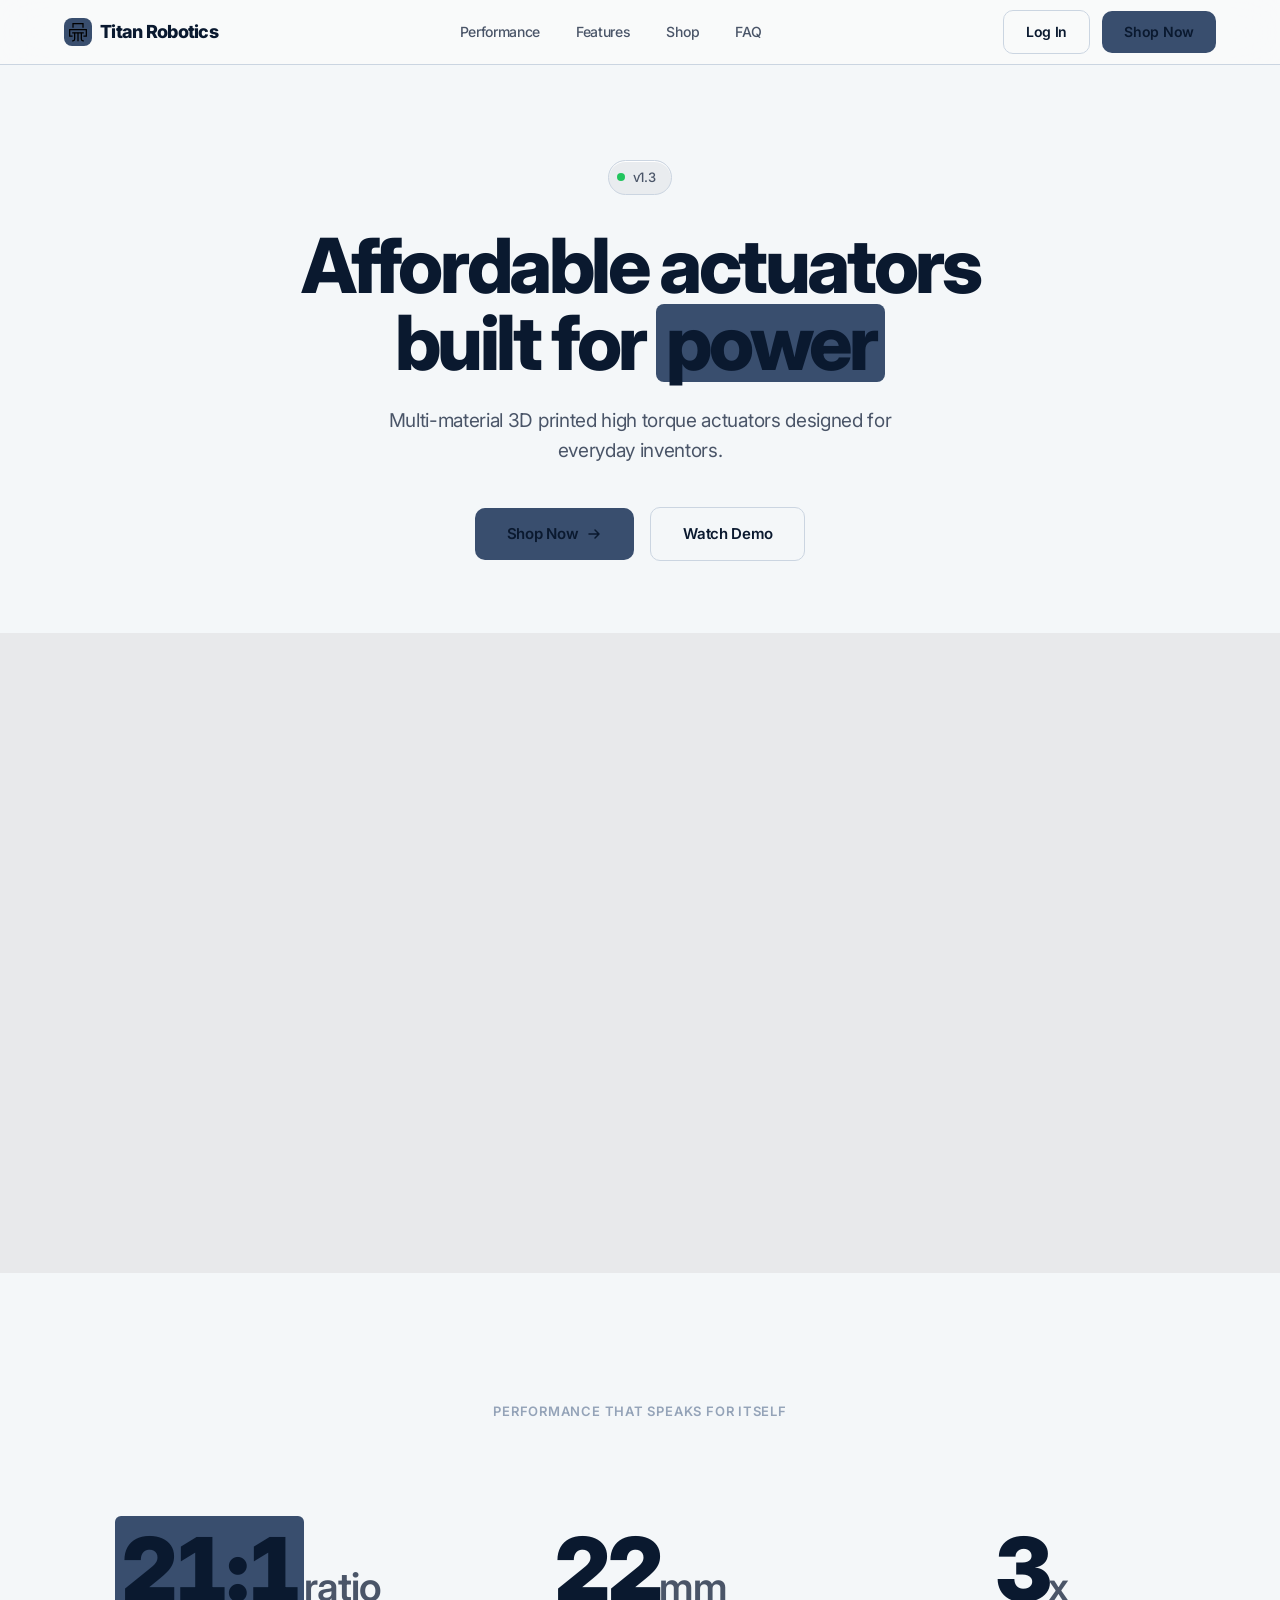
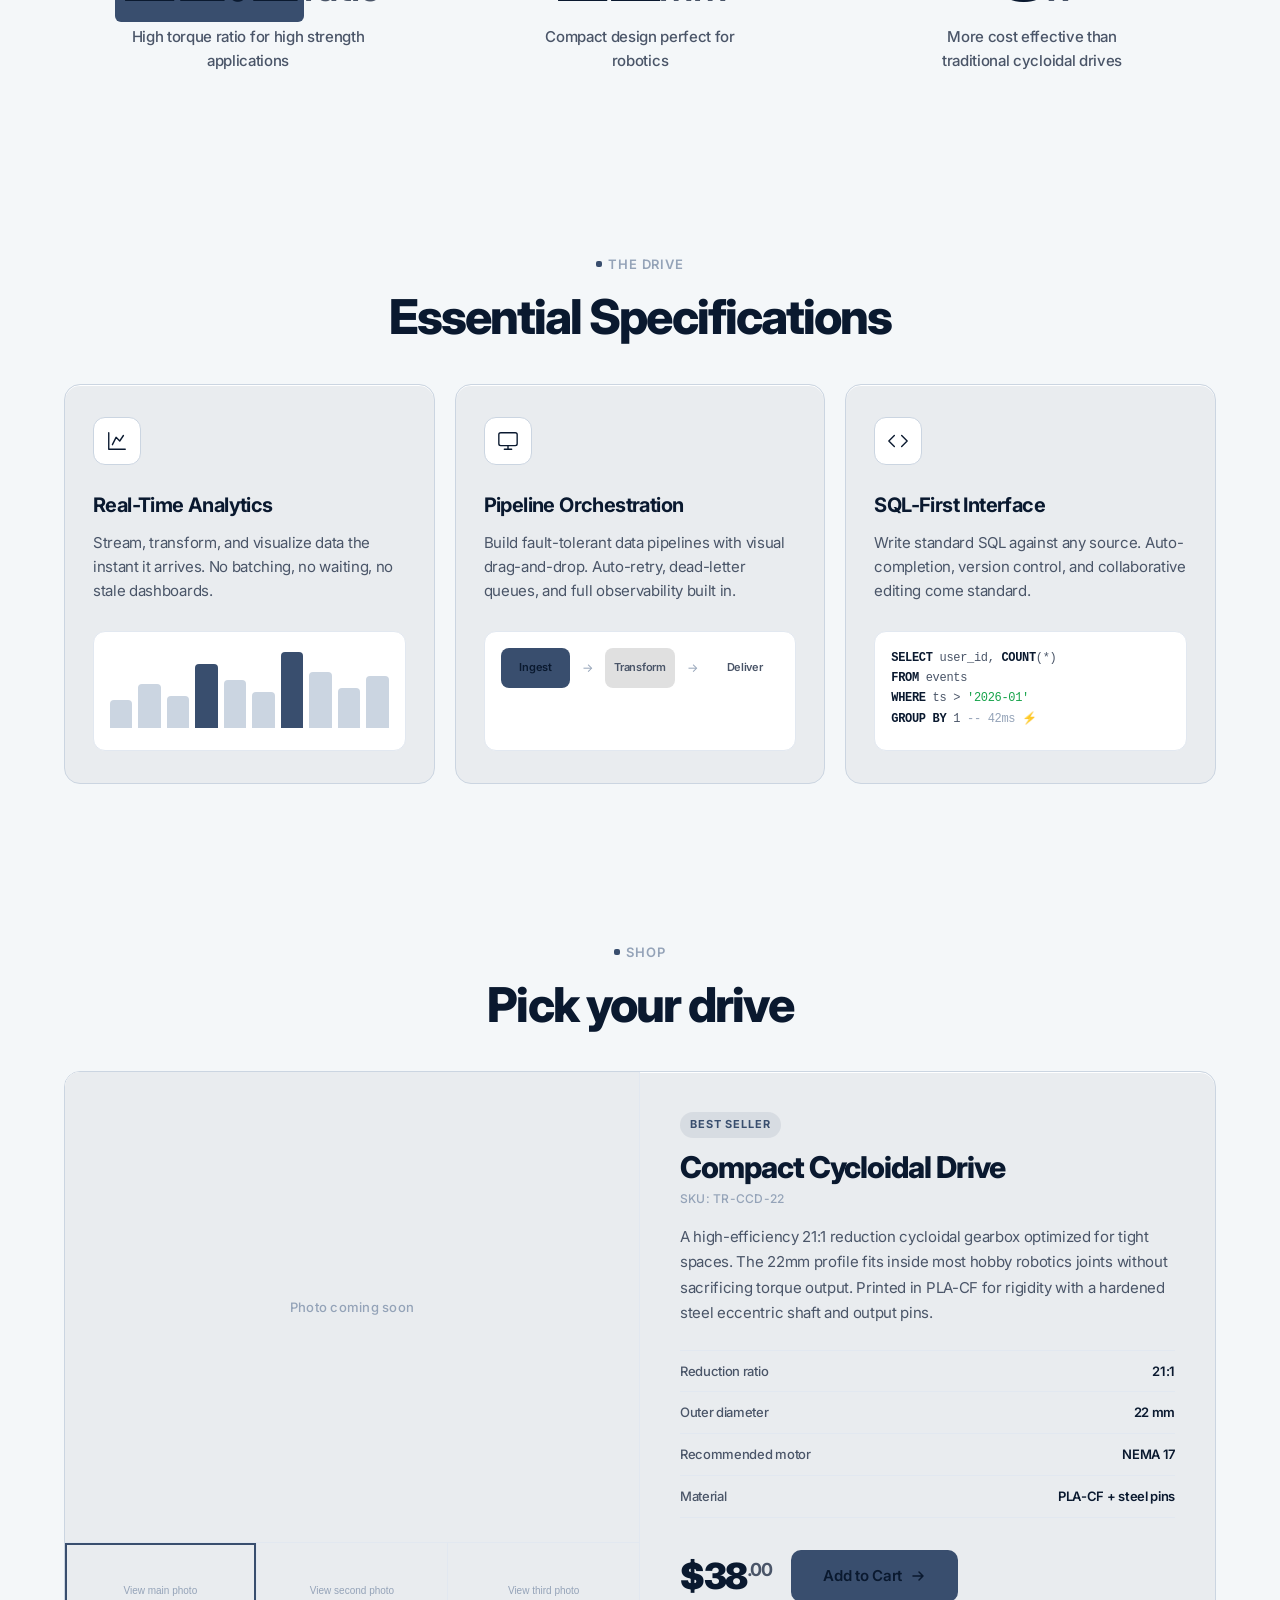
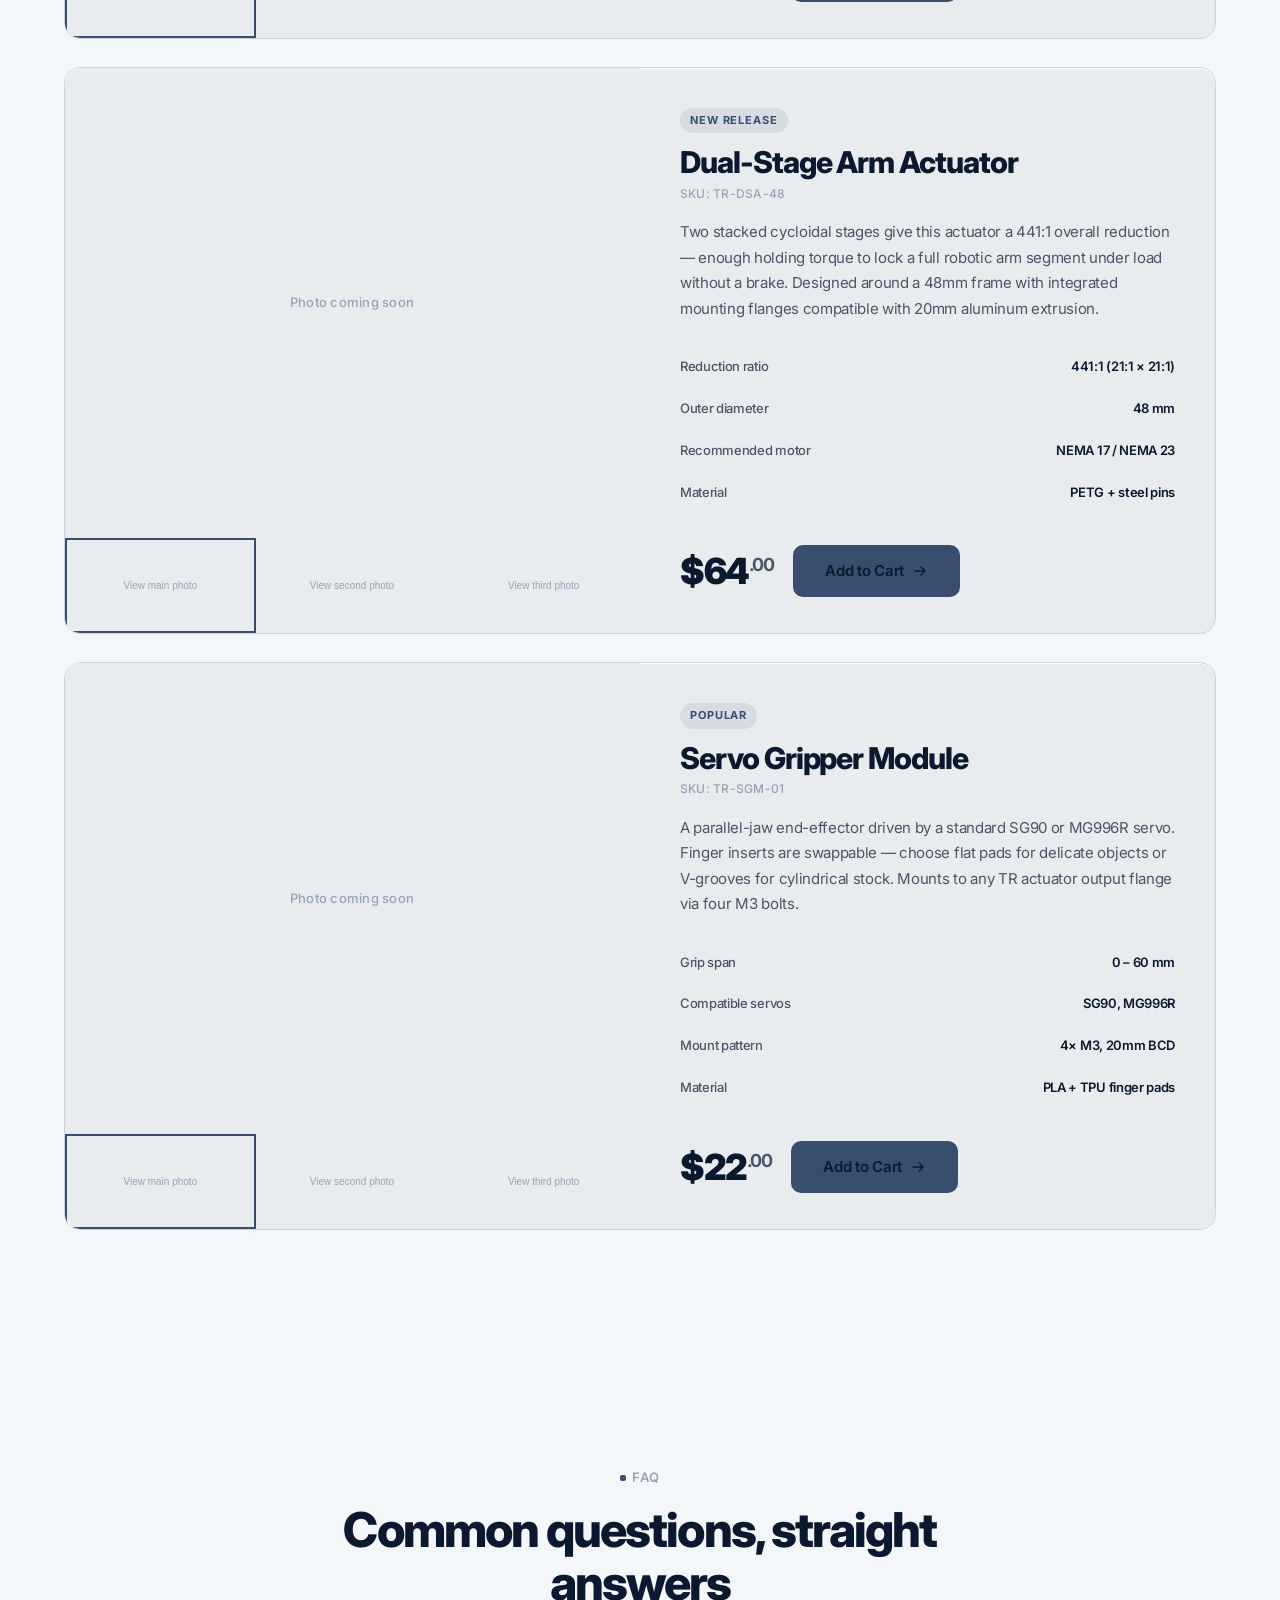
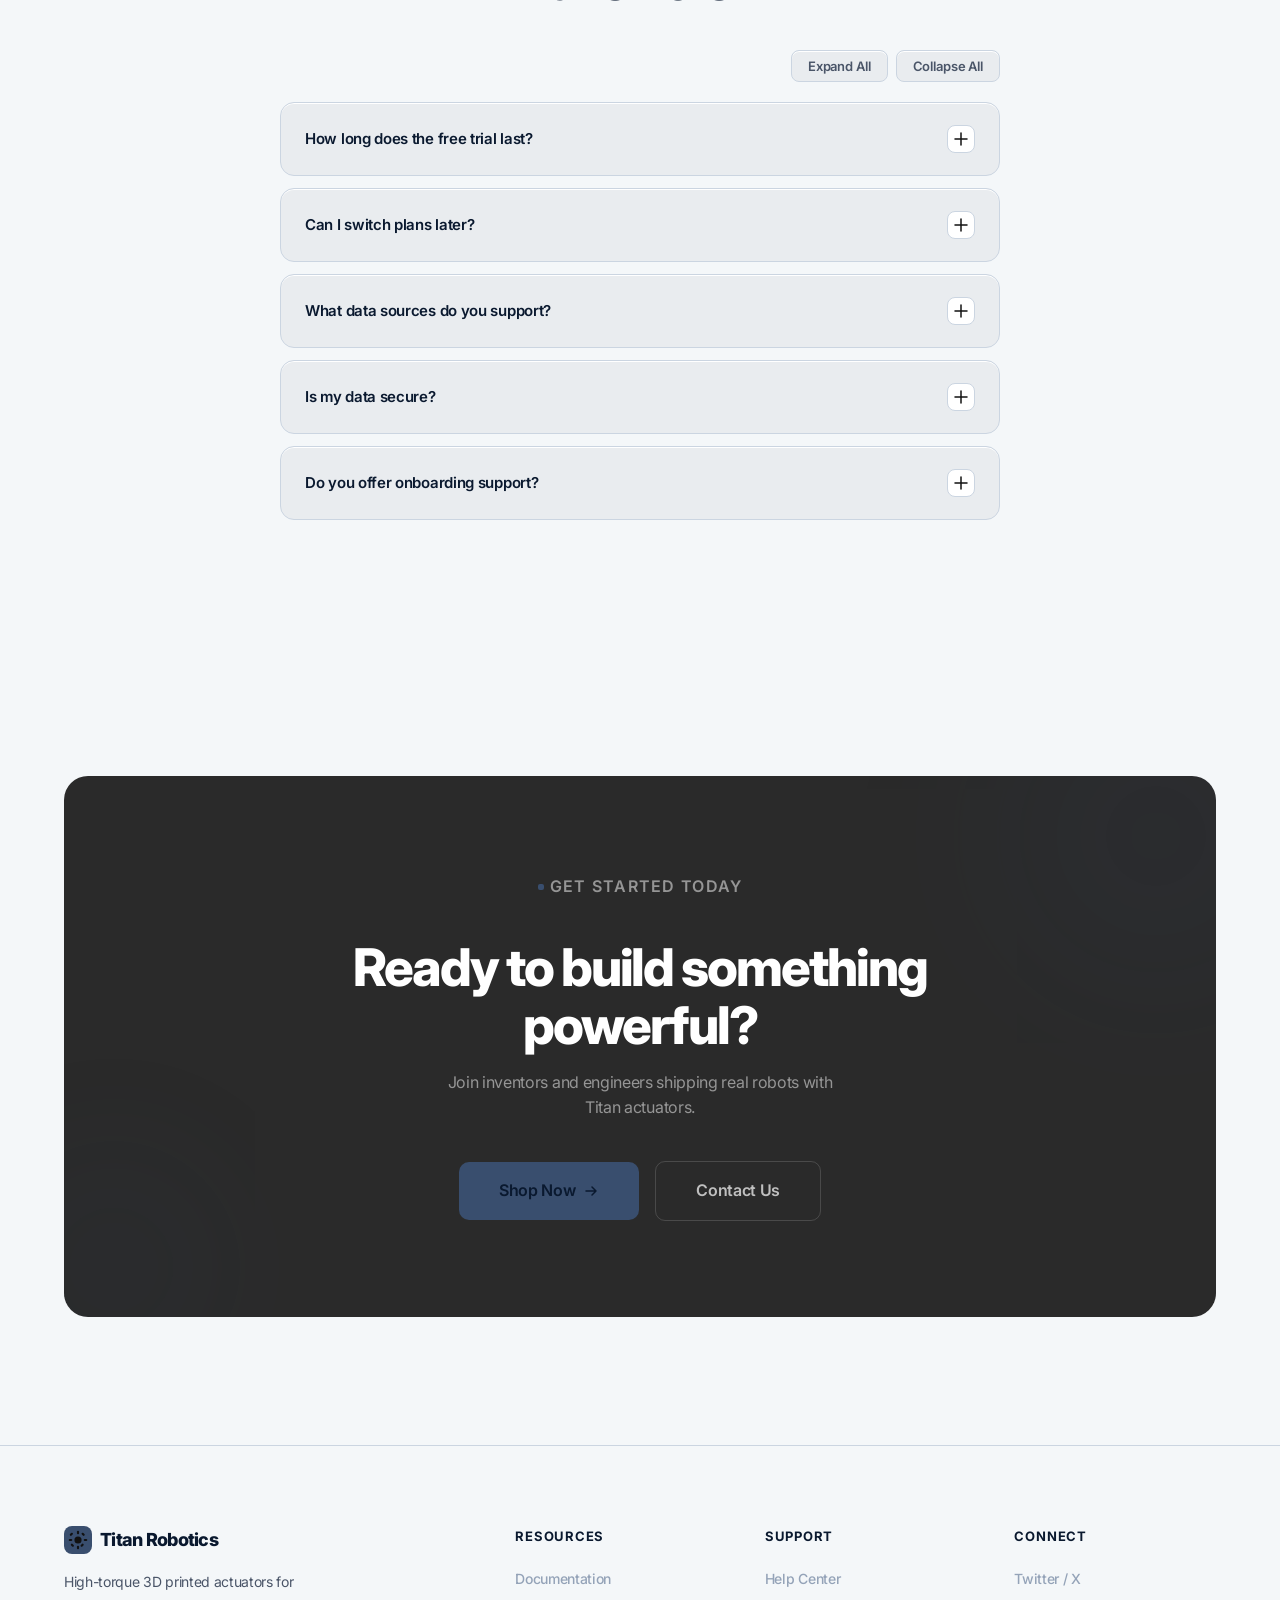
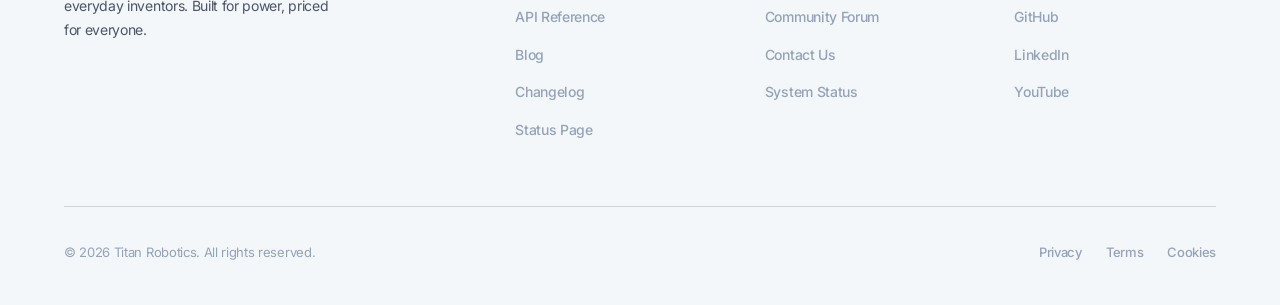
==== commit 781a6a94: "Replace logo SVG with image tag Replaced SVG logo with an image tag for the logo." ====
--- a/index.html
+++ b/index.html
@@ -19,24 +19,7 @@
         <div class="nav-inner">
             <a href="#" class="nav-logo" aria-label="Titan Robotics Home">
                 <span class="nav-logo-mark">
-                    <!--
-                        LOGO SVG — Replace the <svg> block below with your own imported SVG.
-                        Keep the outer <span class="nav-logo-mark"> wrapper so sizing stays consistent.
-                        Recommended: 28×28px viewBox, single color using fill="currentColor"
-                        so it inherits the accent color automatically.
-                    -->
-                    <svg viewBox="0 0 28 28" fill="none" xmlns="http://www.w3.org/2000/svg" aria-hidden="true">
-                        <!-- Titan gear / cog mark -->
-                        <circle cx="14" cy="14" r="5" fill="#111"/>
-                        <rect x="12.5" y="1"  width="3" height="5" rx="1.5" fill="#111"/>
-                        <rect x="12.5" y="22" width="3" height="5" rx="1.5" fill="#111"/>
-                        <rect x="1"  y="12.5" width="5" height="3" rx="1.5" fill="#111"/>
-                        <rect x="22" y="12.5" width="5" height="3" rx="1.5" fill="#111"/>
-                        <rect x="3.9" y="3.9"  width="3" height="5" rx="1.5" transform="rotate(45 5.4 5.4)"  fill="#111"/>
-                        <rect x="19" y="3.9"   width="3" height="5" rx="1.5" transform="rotate(-45 20.5 5.4)" fill="#111"/>
-                        <rect x="3.9" y="19.1" width="3" height="5" rx="1.5" transform="rotate(-45 5.4 20.6)" fill="#111"/>
-                        <rect x="19" y="19.1"  width="3" height="5" rx="1.5" transform="rotate(45 20.5 20.6)"  fill="#111"/>
-                    </svg>
+                    <img src="images/logo.svg" alt="" width="20" height="20">
                 </span>
                 Titan Robotics
             </a>
--- a/templatemo-catalyst-style.css
+++ b/templatemo-catalyst-style.css
@@ -1,822 +1,424 @@
 /*
 
-
-
 TemplateMo 618 The Catalyst
-
-
-
 https://templatemo.com/tm-618-the-catalyst
-
-
-
 Silver & Acid Light-Mode SaaS Landing Page
 
-
-
 */
 
-
-
-
-
 *,
-
 *::before,
-
 *::after {
-
     margin: 0;
-
     padding: 0;
-
     box-sizing: border-box;
-
-}
-
-
+}
 
 :root {
-
     --bg:           #F4F7F9;
-
     --surface:      #E9ECEF;
-
     --text:         #0A192F;
-
     --text-muted:   #4A5568;
-
     --text-dim:     #94A3B8;
-
-    --accent:       #394e6e; /* Changed this */
-
-    --accent-hover: #576e91; /* Changed this */
-
+    --accent:       #394e6e;
+    --accent-hover: #576e91;
     --border:       #CBD5E1;
-
     --border-light: #E2E8F0;
-
     --white:        #FFFFFF;
 
-
-
     /* Spacing */
-
     --section-pad: clamp(80px, 10vw, 140px);
-
     --container:   1200px;
-
     --gap:         24px;
-
-}
-
-
+}
 
 html {
-
     scroll-behavior: smooth;
-
     -webkit-font-smoothing: antialiased;
-
     -moz-osx-font-smoothing: grayscale;
-
-}
-
-
+}
 
 body {
-
     font-family: 'Inter', -apple-system, BlinkMacSystemFont, 'SF Pro Display', 'SF Pro Text', sans-serif;
-
     background: var(--bg);
-
     color: var(--text);
-
     line-height: 1.6;
-
     letter-spacing: -0.02em;
-
     overflow-x: hidden;
-
-}
-
-
+}
 
 a {
-
     color: inherit;
-
     text-decoration: none;
-
-}
-
-
+}
 
 img {
-
     max-width: 100%;
-
     display: block;
-
-}
-
-
+}
 
 .container {
-
     max-width: var(--container);
-
     margin: 0 auto;
-
     padding: 0 var(--gap);
-
-}
-
-
+}
 
 /* ===== Machined Silver Card System ===== */
-
 .card {
-
     background: var(--surface);
-
     border: 1px solid var(--border);
-
     border-radius: 16px;
-
     box-shadow: inset 0 1px 0 var(--white);
-
     transition: transform 0.25s cubic-bezier(0.22, 1, 0.36, 1);
-
-}
-
-
+}
 
 .card:hover {
-
     transform: translateY(-2px);
-
-}
-
-
+}
 
 /* ===== Acid Button System ===== */
-
 .btn-acid {
-
     display: inline-flex;
-
-    align-items: center;
-
+    align-items: center;
     justify-content: center;
-
     gap: 8px;
-
     padding: 14px 32px;
-
     background: var(--accent);
-
     color: var(--text);
-
     font-family: inherit;
-
     font-size: 15px;
-
     font-weight: 600;
-
     letter-spacing: -0.02em;
-
     border: none;
-
     border-radius: 10px;
-
     cursor: pointer;
-
     transition: transform 0.2s cubic-bezier(0.22, 1, 0.36, 1),
-
                 box-shadow 0.2s cubic-bezier(0.22, 1, 0.36, 1);
-
     user-select: none;
-
-}
-
-
+}
 
 .btn-acid:hover {
-
     transform: translateY(-2px);
-
     box-shadow: 4px 4px 0px var(--text);
-
-}
-
-
+}
 
 .btn-acid:active {
-
     transform: translateY(0);
-
     box-shadow: 1px 1px 0px var(--text);
-
-}
-
-
+}
 
 .btn-ghost {
-
     display: inline-flex;
-
-    align-items: center;
-
+    align-items: center;
     justify-content: center;
-
     gap: 8px;
-
     padding: 14px 32px;
-
     background: transparent;
-
     color: var(--text);
-
     font-family: inherit;
-
     font-size: 15px;
-
     font-weight: 600;
-
     letter-spacing: -0.02em;
-
     border: 1px solid var(--border);
-
     border-radius: 10px;
-
     cursor: pointer;
-
     transition: transform 0.2s cubic-bezier(0.22, 1, 0.36, 1),
-
                 box-shadow 0.2s cubic-bezier(0.22, 1, 0.36, 1),
-
                 border-color 0.2s ease;
-
-}
-
-
+}
 
 .btn-ghost:hover {
-
     transform: translateY(-2px);
-
     box-shadow: 4px 4px 0px var(--text);
-
     border-color: var(--text);
-
-}
-
-
+}
 
 /* ===== NAVIGATION ===== */
-
 .nav {
-
     position: fixed;
-
     top: 0;
-
     left: 0;
-
     right: 0;
-
     z-index: 1000;
-
     background: rgba(250, 250, 250, 0.8);
-
     backdrop-filter: blur(20px);
-
     -webkit-backdrop-filter: blur(20px);
-
     border-bottom: 1px solid var(--border);
-
-}
-
-
+}
 
 .nav-inner {
-
     max-width: var(--container);
-
     margin: 0 auto;
-
     padding: 0 var(--gap);
-
     height: 64px;
-
-    display: flex;
-
-    align-items: center;
-
+    display: flex;
+    align-items: center;
     justify-content: space-between;
-
-}
-
-
+}
 
 .nav-logo {
-
     font-size: 18px;
-
     font-weight: 800;
-
     letter-spacing: -0.04em;
-
-    display: flex;
-
-    align-items: center;
-
+    display: flex;
+    align-items: center;
     gap: 8px;
-
-}
-
-
-
+}
+
+/*
+  LOGO MARK — The SVG inside .nav-logo-mark is your swappable logo.
+  The wrapper handles sizing and background; the SVG just needs to fit 28×28px.
+  To use your own SVG file instead of inline SVG:
+    <span class="nav-logo-mark">
+      <img src="your-logo.svg" alt="" width="16" height="16">
+    </span>
+*/
 .nav-logo-mark {
-
     width: 28px;
-
     height: 28px;
-
     background: var(--accent);
-
     border-radius: 8px;
-
-    display: flex;
-
-    align-items: center;
-
+    display: flex;
+    align-items: center;
     justify-content: center;
-
-}
-
-
+    flex-shrink: 0;
+}
 
 .nav-logo-mark svg {
-
-    width: 16px;
-
-    height: 16px;
-
-}
-
-
+    width: 20px;
+    height: 20px;
+}
+
+.nav-logo-mark img {
+    width: 20px;
+    height: 20px;
+    object-fit: contain;
+}
 
 .nav-links {
-
-    display: flex;
-
-    align-items: center;
-
+    display: flex;
+    align-items: center;
     gap: 36px;
-
     list-style: none;
-
-}
-
-
+}
 
 .nav-links a {
-
     font-size: 14px;
-
     font-weight: 500;
-
-    color: var(--text-muted);
-
+    color: var(--text-muted);
     transition: color 0.2s ease;
-
-}
-
-
+}
 
 .nav-links a:hover {
-
     color: var(--text);
-
-}
-
-
+}
 
 .nav-cta {
-
-    display: flex;
-
-    align-items: center;
-
+    display: flex;
+    align-items: center;
     gap: 12px;
-
-}
-
-
+}
 
 .nav-cta .btn-acid {
-
     padding: 10px 22px;
-
     font-size: 14px;
-
-}
-
-
+}
 
 .nav-cta .btn-ghost {
-
     padding: 10px 22px;
-
     font-size: 14px;
-
-}
-
-
+}
 
 .nav-toggle {
-
     display: none;
-
     background: none;
-
     border: none;
-
     cursor: pointer;
-
     width: 40px;
-
     height: 40px;
-
-    align-items: center;
-
+    align-items: center;
     justify-content: center;
-
-}
-
-
+}
 
 .nav-toggle span {
-
     display: block;
-
     width: 22px;
-
     height: 2px;
-
     background: var(--text);
-
     position: relative;
-
     transition: background 0.2s ease;
-
-}
-
-
+}
 
 .nav-toggle span::before,
-
 .nav-toggle span::after {
-
     content: '';
-
     position: absolute;
-
     left: 0;
-
     width: 100%;
-
     height: 2px;
-
     background: var(--text);
-
     transition: transform 0.3s ease;
-
-}
-
-
+}
 
 .nav-toggle span::before { top: -7px; }
-
 .nav-toggle span::after  { top: 7px; }
 
-
-
 .nav-toggle.active span { background: transparent; }
-
 .nav-toggle.active span::before { transform: rotate(45deg); top: 0; }
-
 .nav-toggle.active span::after  { transform: rotate(-45deg); top: 0; }
 
-
-
 /* ===== SECTION 1: HERO ===== */
-
 .hero {
-
     padding-top: 160px;
-
     padding-bottom: 0;
-
     text-align: center;
-
     position: relative;
-
-}
-
-
+}
 
 .hero-badge {
-
     display: inline-flex;
-
-    align-items: center;
-
+    align-items: center;
     gap: 8px;
-
     padding: 6px 16px 6px 8px;
-
     background: var(--surface);
-
     border: 1px solid var(--border);
-
     border-radius: 100px;
-
     font-size: 13px;
-
     font-weight: 500;
-
-    color: var(--text-muted);
-
+    color: var(--text-muted);
     margin-bottom: 32px;
-
     box-shadow: inset 0 1px 0 var(--white);
-
-}
-
-
+}
 
 .hero-badge-dot {
-
     width: 8px;
-
     height: 8px;
-
     background: #22C55E;
-
     border-radius: 50%;
-
     animation: pulse-dot 2s ease-in-out infinite;
-
-}
-
-
+}
 
 @keyframes pulse-dot {
-
     0%, 100% { opacity: 1; }
-
     50% { opacity: 0.4; }
-
-}
-
-
+}
 
 .hero h1 {
-
     font-size: clamp(42px, 6vw, 76px);
-
     font-weight: 800;
-
     line-height: 1.02;
-
     letter-spacing: -0.045em;
-
     max-width: 820px;
-
     margin: 0 auto 24px;
-
-}
-
-
+}
 
 .hero h1 .accent-word {
-
     color: var(--text);
-
     background: var(--accent);
-
     padding: 0 10px;
-
     border-radius: 8px;
-
     display: inline-block;
-
-}
-
-
+}
 
 .hero-sub {
-
     font-size: clamp(16px, 1.8vw, 19px);
-
-    color: var(--text-muted);
-
+    color: var(--text-muted);
     max-width: 520px;
-
     margin: 0 auto 40px;
-
     line-height: 1.6;
-
     font-weight: 400;
-
-}
-
-
+}
 
 .hero-actions {
-
-    display: flex;
-
-    align-items: center;
-
+    display: flex;
+    align-items: center;
     justify-content: center;
-
     gap: 16px;
-
     margin-bottom: 72px;
-
-}
-
-
+}
 
 /* Hero Video Section */
-
 .hero-video-section {
-
     width: 100%;
-
     background: #e8e9eb;
-
     line-height: 0;
-
-}
-
-
+}
 
 .hero-video-section video {
-
     width: 100%;
-
     height: auto;
-
     display: block;
-
     object-fit: cover;
-
-}
-
-
+}
 
 /* ===== SECTION 2: SPEED METRICS ===== */
-
 .metrics {
-
     padding: var(--section-pad) 0;
-
-}
-
-
+}
 
 .metrics-label {
-
     font-size: 13px;
-
     font-weight: 600;
-
     text-transform: uppercase;
-
     letter-spacing: 0.06em;
-
     color: var(--text-dim);
-
     text-align: center;
-
     margin-bottom: 56px;
-
-}
-
-
+}
 
 .metrics-grid {
-
     display: grid;
-
     grid-template-columns: repeat(3, 1fr);
-
     gap: 24px;
-
-}
-
-
+}
 
 .metric-item {
-
     text-align: center;
-
     padding: 48px 24px;
-
-}
-
-
+}
 
 .metric-number {
-
     font-size: clamp(56px, 8vw, 88px);
-
     font-weight: 900;
-
     letter-spacing: -0.05em;
-
     line-height: 1;
-
     font-variant-numeric: tabular-nums;
-
     margin-bottom: 12px;
-
-}
-
-
+}
 
 .metric-number .metric-unit {
-
     font-size: 0.45em;
-
     font-weight: 600;
-
-    color: var(--text-muted);
-
+    color: var(--text-muted);
     letter-spacing: -0.02em;
-
-}
-
-
+}
 
 .metric-number .metric-highlight {
-
     color: var(--text);
-
     background: var(--accent);
-
     padding: 0 6px;
-
     border-radius: 6px;
-
-}
-
-
+}
 
 .metric-desc {
-
     font-size: 15px;
-
-    color: var(--text-muted);
-
+    color: var(--text-muted);
     font-weight: 500;
-
     max-width: 240px;
-
     margin: 0 auto;
-
-}
-
-
+}
 
 .metric-divider {
-
     width: 1px;
-
     background: var(--border);
-
     margin: 24px 0;
-
     justify-self: center;
-
-}
-
-
+}
 
 /* ===== SECTION 3: THE ENGINE — BENTO GRID ===== */
-
 .engine {
-
     padding: 0 0 clamp(48px, 6vw, 80px);
-
-}
-
-
+}
 
 .section-header {
     text-align: center;
@@ -964,268 +566,261 @@
 .mini-code .string { color: #16A34A; }
 .mini-code .comment { color: var(--text-dim); }
 
-/* ===== SECTION 4: PRICING ===== */
-.pricing {
+/* ===== SECTION 4: SHOP ===== */
+.shop {
     padding: clamp(48px, 6vw, 80px) 0;
 }
 
-.toggle-wrap {
+/*
+  PRODUCT CARDS
+  Each .product-card uses a two-column layout: gallery on the left, info on the right.
+  On mobile it stacks gallery above info.
+*/
+.product-card {
+    display: grid;
+    grid-template-columns: 1fr 1fr;
+    gap: 0;
+    margin-bottom: 28px;
+    overflow: hidden;
+    /* Override the default card hover — product cards are large, subtle lift is enough */
+    transition: box-shadow 0.25s ease;
+}
+
+.product-card:hover {
+    transform: none;
+    box-shadow: 0 8px 32px rgba(0,0,0,0.08);
+}
+
+/* ---- Gallery column ---- */
+.product-gallery {
+    display: flex;
+    flex-direction: column;
+    gap: 0;
+    background: var(--white);
+    border-right: 1px solid var(--border-light);
+}
+
+/*
+  MAIN IMAGE SLOT
+  Replace the <img src=""> with your actual image path.
+  If the image fails to load, .img-placeholder shows a styled grey box so
+  layout doesn't collapse while you're still adding photos.
+*/
+.product-main-image {
+    flex: 1;
+    min-height: 320px;
+    overflow: hidden;
+    position: relative;
+    background: var(--surface);
+}
+
+.product-main-image img {
+    width: 100%;
+    height: 100%;
+    object-fit: cover;
+    display: block;
+    transition: transform 0.4s cubic-bezier(0.22, 1, 0.36, 1);
+}
+
+.product-main-image:hover img {
+    transform: scale(1.03);
+}
+
+/* Placeholder shown when image src is empty / broken */
+.product-main-image.img-placeholder {
     display: flex;
     align-items: center;
     justify-content: center;
+}
+
+.product-main-image.img-placeholder::after {
+    content: 'Photo coming soon';
+    font-size: 13px;
+    font-weight: 500;
+    color: var(--text-dim);
+    letter-spacing: 0.02em;
+}
+
+.product-main-image.img-placeholder img {
+    display: none;
+}
+
+/* ---- Thumbnail row ---- */
+.product-thumbnails {
+    display: flex;
     gap: 0;
-    margin-bottom: 40px;
-}
-
-.toggle-container {
-    display: flex;
-    align-items: center;
+    border-top: 1px solid var(--border-light);
+    height: 96px;
+}
+
+/*
+  THUMBNAIL SLOTS
+  Same pattern: replace src="" with your image paths.
+  Clicking a thumbnail swaps the main image — wired up in the JS file.
+*/
+.thumb {
+    flex: 1;
+    border: none;
     background: var(--surface);
-    border: 1px solid var(--border);
-    border-radius: 12px;
+    cursor: pointer;
+    padding: 0;
+    overflow: hidden;
+    position: relative;
+    transition: opacity 0.2s ease;
+    border-right: 1px solid var(--border-light);
+}
+
+.thumb:last-child {
+    border-right: none;
+}
+
+.thumb img {
+    width: 100%;
+    height: 100%;
+    object-fit: cover;
+    display: block;
+    transition: transform 0.3s ease;
+}
+
+.thumb:hover img {
+    transform: scale(1.08);
+}
+
+.thumb::after {
+    content: '';
+    position: absolute;
+    inset: 0;
+    border: 2px solid transparent;
+    transition: border-color 0.2s ease;
+    pointer-events: none;
+}
+
+.thumb.active::after {
+    border-color: var(--accent);
+}
+
+/* Placeholder for thumbnails with broken/missing images */
+.thumb.img-placeholder {
+    display: flex;
+    align-items: center;
+    justify-content: center;
+}
+
+.thumb.img-placeholder img {
+    display: none;
+}
+
+.thumb.img-placeholder::before {
+    content: attr(aria-label);
+    font-size: 10px;
+    color: var(--text-dim);
+    text-align: center;
     padding: 4px;
-    box-shadow: inset 0 1px 0 var(--white);
-}
-
-.toggle-btn {
-    padding: 10px 28px;
-    font-family: inherit;
-    font-size: 14px;
-    font-weight: 600;
-    letter-spacing: -0.02em;
-    border: none;
-    border-radius: 9px;
-    cursor: pointer;
-    background: transparent;
-    color: var(--text-muted);
-    transition: all 0.25s cubic-bezier(0.22, 1, 0.36, 1);
-    position: relative;
-}
-
-.toggle-btn.active {
-    background: var(--accent);
-    color: var(--text);
-    box-shadow: 0 1px 3px rgba(0,0,0,0.08);
-}
-
-.toggle-save {
+    z-index: 1;
+}
+
+/* ---- Info column ---- */
+.product-info {
+    padding: 40px 40px 36px;
+    display: flex;
+    flex-direction: column;
+}
+
+.product-tag {
+    display: inline-flex;
+    align-items: center;
+    gap: 6px;
+    font-size: 11px;
+    font-weight: 700;
+    text-transform: uppercase;
+    letter-spacing: 0.08em;
+    color: var(--accent);
+    background: rgba(57, 78, 110, 0.1);
+    padding: 4px 10px;
+    border-radius: 100px;
+    margin-bottom: 12px;
+    align-self: flex-start;
+}
+
+.product-name {
+    font-size: clamp(22px, 2.5vw, 30px);
+    font-weight: 800;
+    letter-spacing: -0.035em;
+    line-height: 1.15;
+    margin-bottom: 4px;
+}
+
+.product-sku {
     font-size: 12px;
-    font-weight: 600;
-    color: #16A34A;
-    margin-left: 12px;
-    opacity: 0;
-    transform: translateX(-8px);
-    transition: all 0.3s ease;
-}
-
-.toggle-save.visible {
-    opacity: 1;
-    transform: translateX(0);
-}
-
-.pricing-grid {
-    display: grid;
-    grid-template-columns: repeat(3, 1fr);
-    gap: 20px;
-    align-items: start;
-}
-
-.pricing-card {
-    padding: 32px 28px;
-    position: relative;
-}
-
-.pricing-card.featured {
-    border-color: var(--accent);
-    border-width: 2px;
-}
-
-.pricing-card.featured::before {
-    content: 'Most Popular';
-    position: absolute;
-    top: -13px;
-    left: 50%;
-    transform: translateX(-50%);
-    padding: 4px 16px;
-    background: var(--accent);
-    color: var(--text);
-    font-size: 12px;
-    font-weight: 700;
-    letter-spacing: -0.01em;
-    border-radius: 100px;
-    white-space: nowrap;
-}
-
-.pricing-plan-name {
-    font-size: 16px;
-    font-weight: 700;
-    letter-spacing: -0.02em;
-    margin-bottom: 4px;
-}
-
-.pricing-plan-desc {
-    font-size: 14px;
-    color: var(--text-muted);
-    margin-bottom: 24px;
-}
-
-.pricing-amount {
-    display: flex;
-    align-items: baseline;
-    gap: 4px;
-    margin-bottom: 6px;
-}
-
-.pricing-currency {
-    font-size: 24px;
-    font-weight: 700;
-    letter-spacing: -0.02em;
-}
-
-.pricing-value {
-    font-size: 56px;
-    font-weight: 900;
-    letter-spacing: -0.05em;
-    line-height: 1;
-    font-variant-numeric: tabular-nums;
-    transition: all 0.3s cubic-bezier(0.22, 1, 0.36, 1);
-}
-
-.pricing-period {
-    font-size: 14px;
     color: var(--text-dim);
     font-weight: 500;
-}
-
-.pricing-billed {
+    letter-spacing: 0.02em;
+    margin-bottom: 16px;
+}
+
+.product-desc {
+    font-size: 15px;
+    color: var(--text-muted);
+    line-height: 1.7;
+    margin-bottom: 24px;
+}
+
+/* Spec table */
+.product-specs {
+    list-style: none;
+    border-top: 1px solid var(--border-light);
+    margin-bottom: 32px;
+    flex: 1;
+}
+
+.product-specs li {
+    display: flex;
+    justify-content: space-between;
+    align-items: baseline;
+    padding: 10px 0;
+    border-bottom: 1px solid var(--border-light);
     font-size: 13px;
-    color: var(--text-dim);
-    margin-bottom: 28px;
-    transition: all 0.25s ease;
-}
-
-.pricing-billed.yearly-active {
+}
+
+.product-specs li span:first-child {
+    color: var(--text-muted);
+    font-weight: 500;
+}
+
+.product-specs li span:last-child {
     color: var(--text);
     font-weight: 600;
-    background: var(--accent);
-    display: inline-block;
-    padding: 4px 12px;
-    border-radius: 6px;
-}
-
-.pricing-card .btn-acid,
-.pricing-card .btn-ghost {
-    width: 100%;
-    margin-bottom: 28px;
-}
-
-.pricing-features {
-    list-style: none;
-    display: flex;
-    flex-direction: column;
-    gap: 14px;
-}
-
-.pricing-features li {
-    display: flex;
-    align-items: center;
-    gap: 10px;
-    font-size: 14px;
-    color: var(--text-muted);
-    font-weight: 500;
-}
-
-.pricing-features li svg {
-    width: 18px;
-    height: 18px;
+    text-align: right;
+}
+
+/* Price + CTA row */
+.product-buy {
+    display: flex;
+    align-items: center;
+    gap: 20px;
+}
+
+.product-price {
+    font-size: 36px;
+    font-weight: 900;
+    letter-spacing: -0.04em;
+    line-height: 1;
+    color: var(--text);
+}
+
+.product-price span {
+    font-size: 1em;
+}
+
+.product-price-cents {
+    font-size: 0.5em !important;
+    font-weight: 700;
+    color: var(--text-muted);
+    vertical-align: super;
+}
+
+.product-buy .btn-acid {
     flex-shrink: 0;
-    stroke: #22C55E;
-}
-
-/* ===== SECTION 7: FOOTER ===== */
-.footer {
-    padding: 80px 0 40px;
-    border-top: 1px solid var(--border);
-}
-
-.footer-grid {
-    display: grid;
-    grid-template-columns: 2fr 1fr 1fr 1fr;
-    gap: 48px;
-    margin-bottom: 64px;
-}
-
-.footer-brand-desc {
-    font-size: 14px;
-    color: var(--text-muted);
-    line-height: 1.7;
-    max-width: 280px;
-    margin-top: 16px;
-}
-
-.footer-col-title {
-    font-size: 13px;
-    font-weight: 700;
-    text-transform: uppercase;
-    letter-spacing: 0.06em;
-    color: var(--text);
-    margin-bottom: 20px;
-}
-
-.footer-links {
-    list-style: none;
-    display: flex;
-    flex-direction: column;
-    gap: 12px;
-}
-
-.footer-links a {
-    font-size: 14px;
-    color: var(--text-dim);
-    font-weight: 500;
-    transition: color 0.2s ease;
-}
-
-.footer-links a:hover {
-    color: var(--text-muted);
-}
-
-.footer-bottom {
-    display: flex;
-    align-items: center;
-    justify-content: space-between;
-    padding-top: 32px;
-    border-top: 1px solid var(--border);
-}
-
-.footer-copy {
-    font-size: 13px;
-    color: var(--text-dim);
-}
-
-.footer-copy a {
-    color: var(--text-muted);
-}
-
-.footer-copy a:hover {
-    color: var(--text);
-}
-
-.footer-bottom-links {
-    display: flex;
-    gap: 24px;
-    list-style: none;
-}
-
-.footer-bottom-links a {
-    font-size: 13px;
-    color: var(--text-dim);
-    font-weight: 500;
-    transition: color 0.2s ease;
-}
-
-.footer-bottom-links a:hover {
-    color: var(--text);
 }
 
 /* ===== SECTION 5: FAQ ===== */
@@ -1299,10 +894,6 @@
     cursor: pointer;
     text-align: left;
     line-height: 1.4;
-}
-
-.faq-question:hover {
-    color: var(--text);
 }
 
 .faq-icon {
@@ -1469,6 +1060,92 @@
     border-color: rgba(255,255,255,0.3);
 }
 
+/* ===== SECTION 7: FOOTER ===== */
+.footer {
+    padding: 80px 0 40px;
+    border-top: 1px solid var(--border);
+}
+
+.footer-grid {
+    display: grid;
+    grid-template-columns: 2fr 1fr 1fr 1fr;
+    gap: 48px;
+    margin-bottom: 64px;
+}
+
+.footer-brand-desc {
+    font-size: 14px;
+    color: var(--text-muted);
+    line-height: 1.7;
+    max-width: 280px;
+    margin-top: 16px;
+}
+
+.footer-col-title {
+    font-size: 13px;
+    font-weight: 700;
+    text-transform: uppercase;
+    letter-spacing: 0.06em;
+    color: var(--text);
+    margin-bottom: 20px;
+}
+
+.footer-links {
+    list-style: none;
+    display: flex;
+    flex-direction: column;
+    gap: 12px;
+}
+
+.footer-links a {
+    font-size: 14px;
+    color: var(--text-dim);
+    font-weight: 500;
+    transition: color 0.2s ease;
+}
+
+.footer-links a:hover {
+    color: var(--text-muted);
+}
+
+.footer-bottom {
+    display: flex;
+    align-items: center;
+    justify-content: space-between;
+    padding-top: 32px;
+    border-top: 1px solid var(--border);
+}
+
+.footer-copy {
+    font-size: 13px;
+    color: var(--text-dim);
+}
+
+.footer-copy a {
+    color: var(--text-muted);
+}
+
+.footer-copy a:hover {
+    color: var(--text);
+}
+
+.footer-bottom-links {
+    display: flex;
+    gap: 24px;
+    list-style: none;
+}
+
+.footer-bottom-links a {
+    font-size: 13px;
+    color: var(--text-dim);
+    font-weight: 500;
+    transition: color 0.2s ease;
+}
+
+.footer-bottom-links a:hover {
+    color: var(--text);
+}
+
 /* ===== SCROLL REVEAL ===== */
 .reveal {
     opacity: 0;
@@ -1488,10 +1165,21 @@
         grid-template-columns: 1fr;
     }
 
-    .pricing-grid {
+    .product-card {
         grid-template-columns: 1fr;
-        max-width: 440px;
-        margin: 0 auto;
+    }
+
+    .product-gallery {
+        border-right: none;
+        border-bottom: 1px solid var(--border-light);
+    }
+
+    .product-main-image {
+        min-height: 260px;
+    }
+
+    .product-info {
+        padding: 28px 28px 24px;
     }
 
     .footer-grid {
@@ -1551,18 +1239,19 @@
         padding: 32px 24px;
     }
 
-    .dashboard-body {
-        grid-template-columns: 1fr;
-        gap: 12px;
-    }
-
-    .dash-table-row {
-        grid-template-columns: 2fr 1fr 1fr;
-    }
-
-    .dash-table-row .dash-cell:nth-child(4),
-    .dash-table-row .dash-cell:nth-child(5) {
-        display: none;
+    .product-info {
+        padding: 24px 20px 20px;
+    }
+
+    .product-buy {
+        flex-direction: column;
+        align-items: flex-start;
+        gap: 14px;
+    }
+
+    .product-buy .btn-acid {
+        width: 100%;
+        justify-content: center;
     }
 
     .footer-grid {
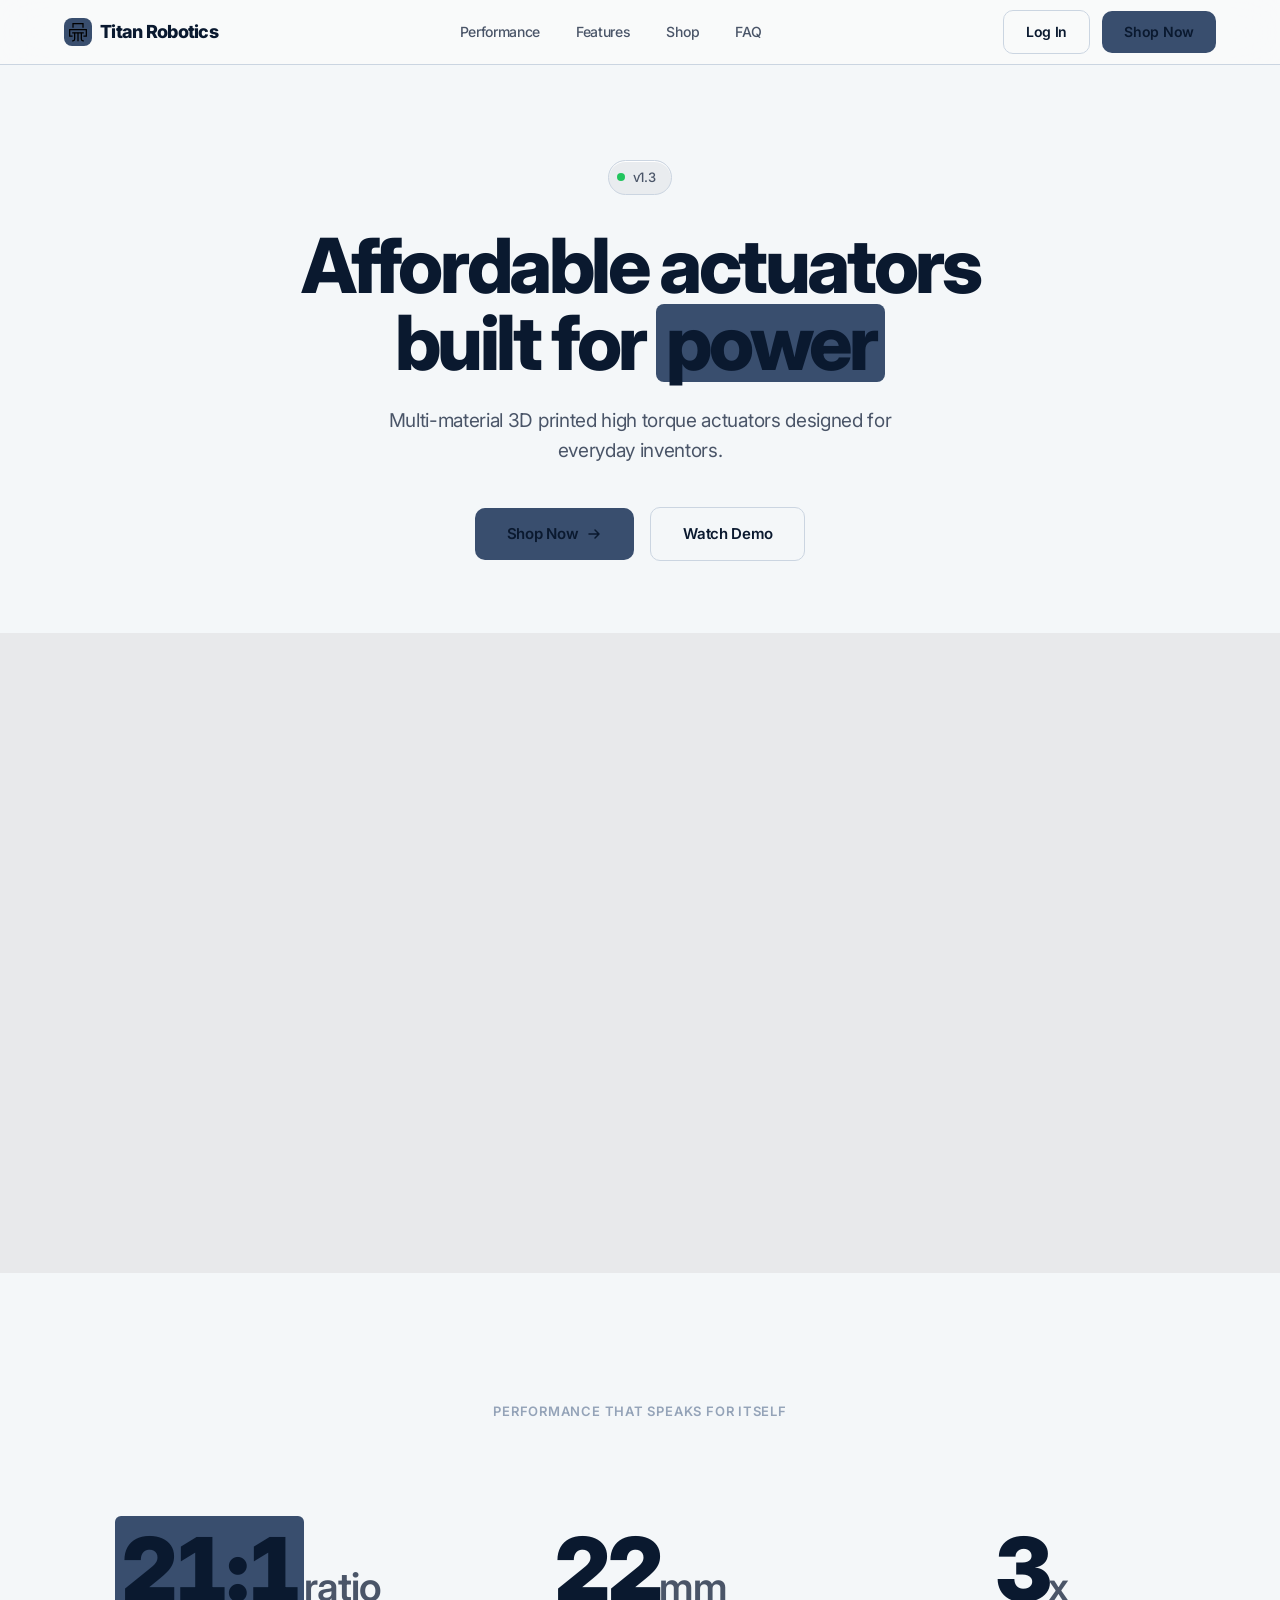
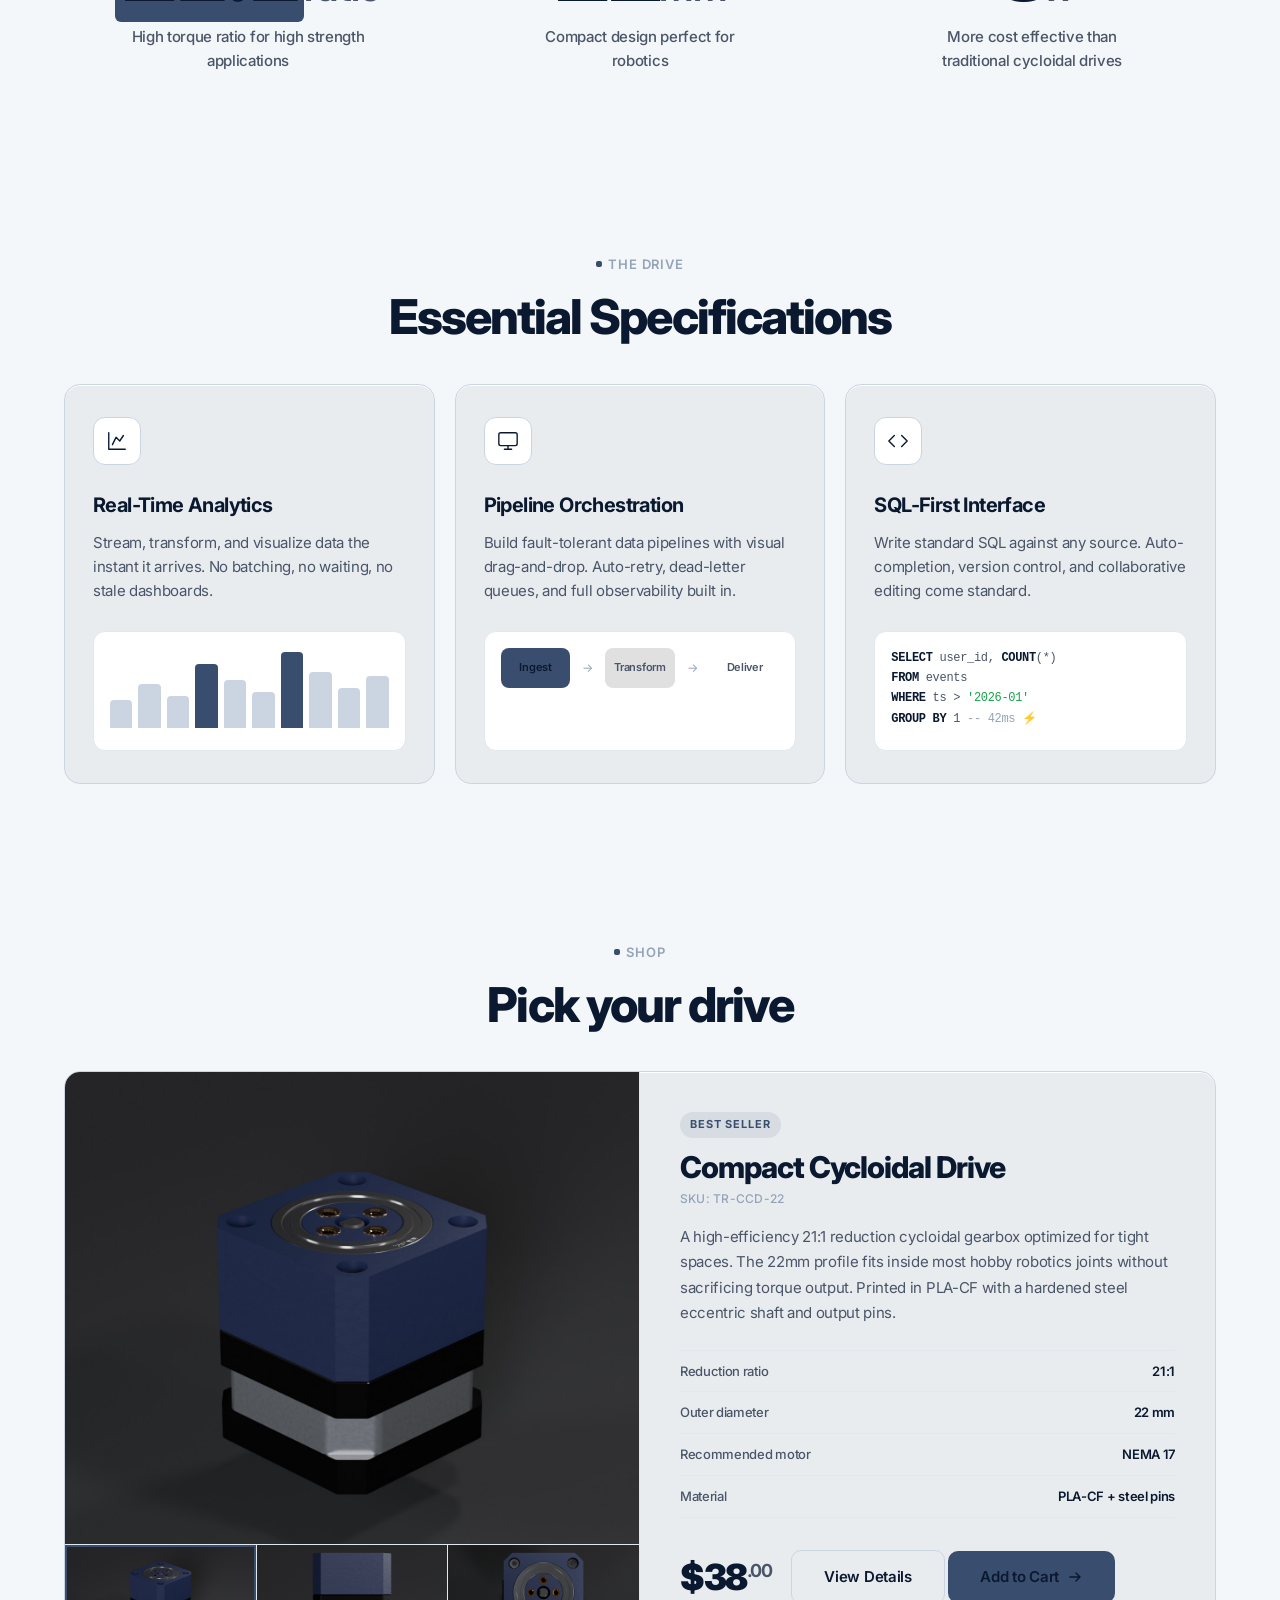
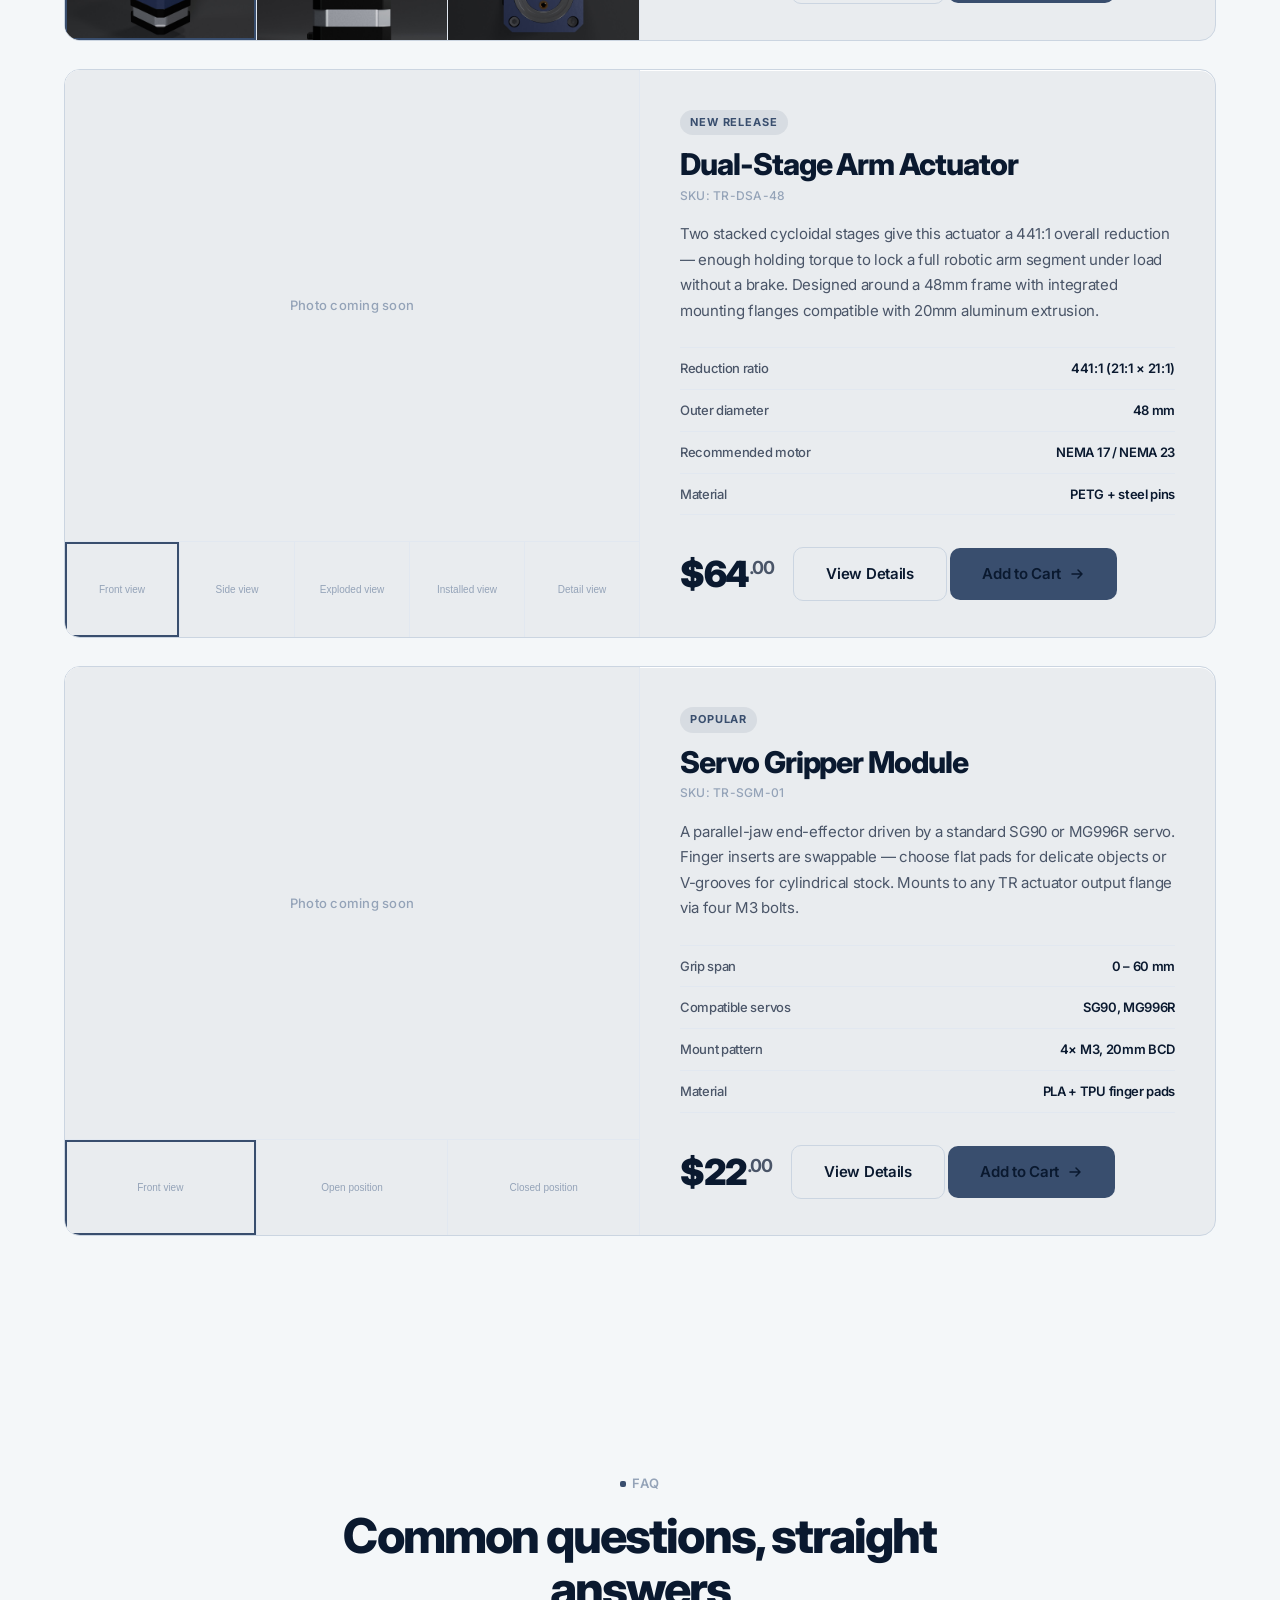
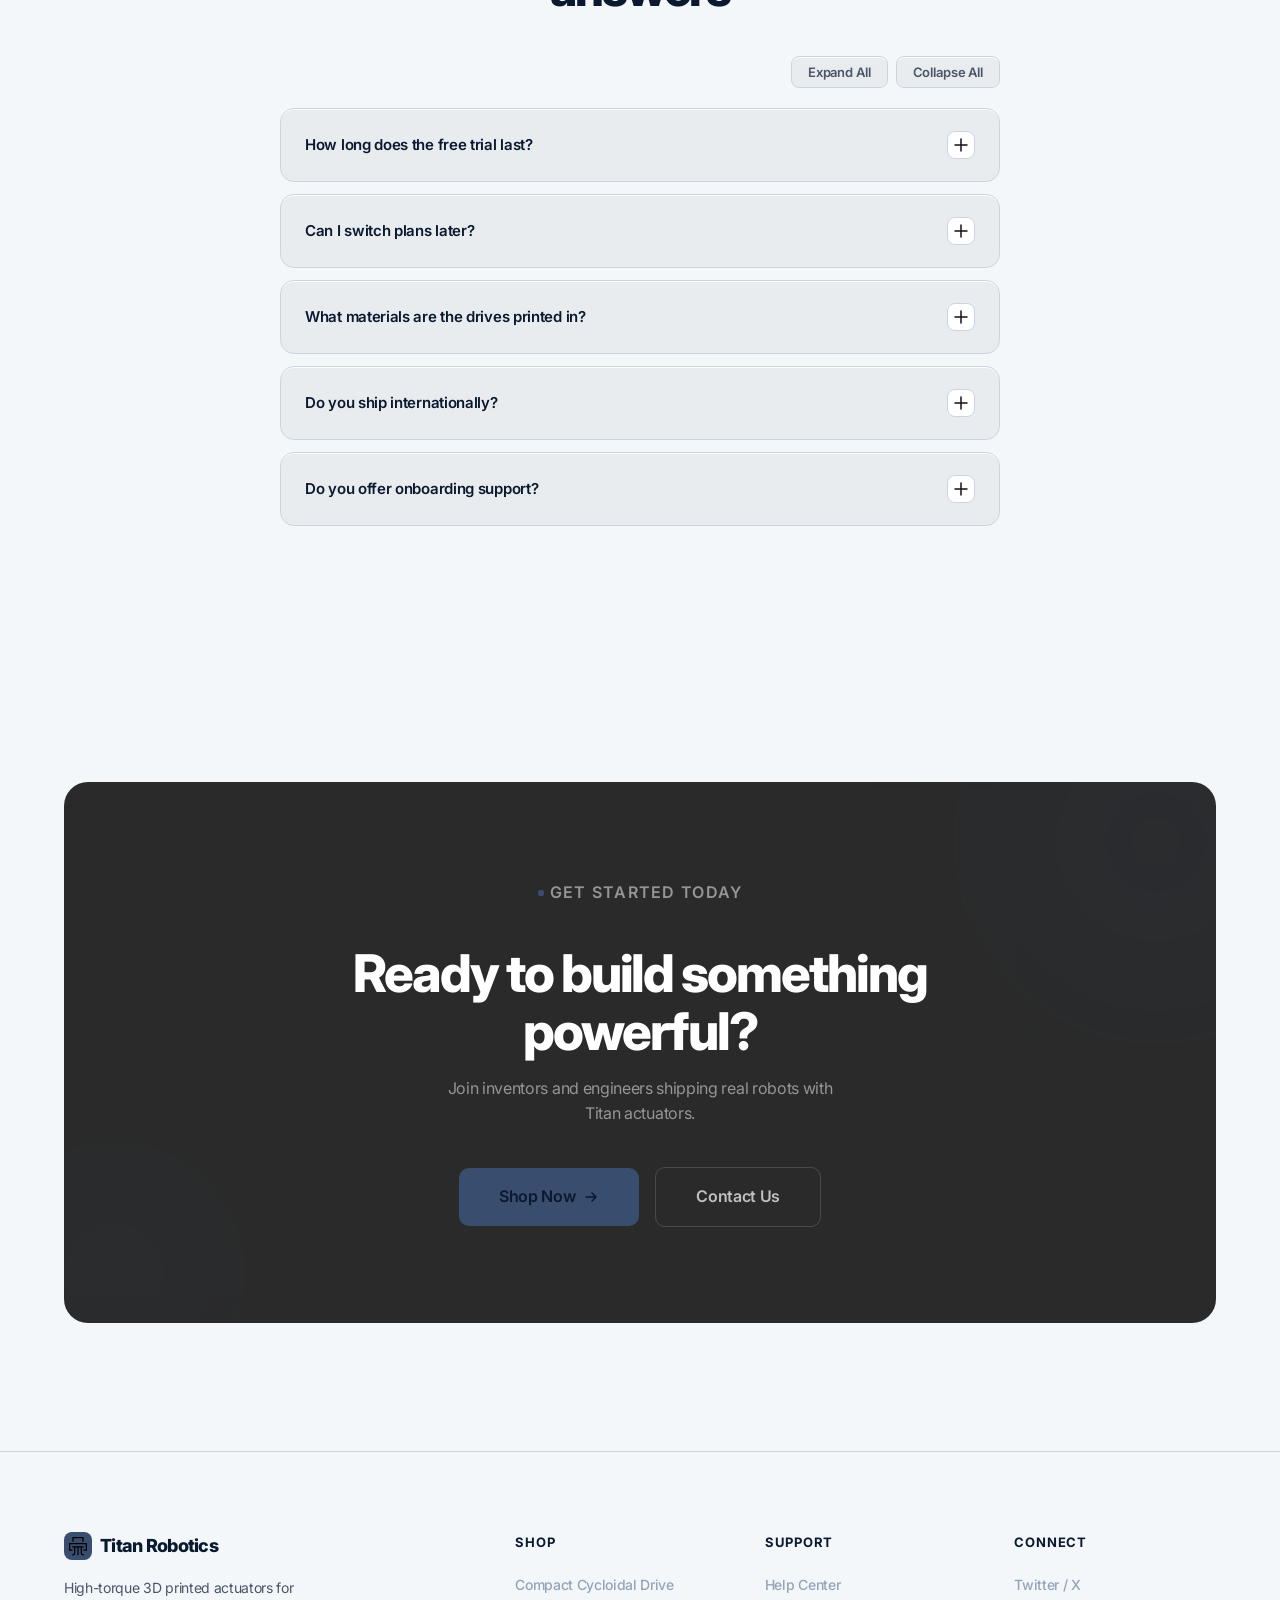
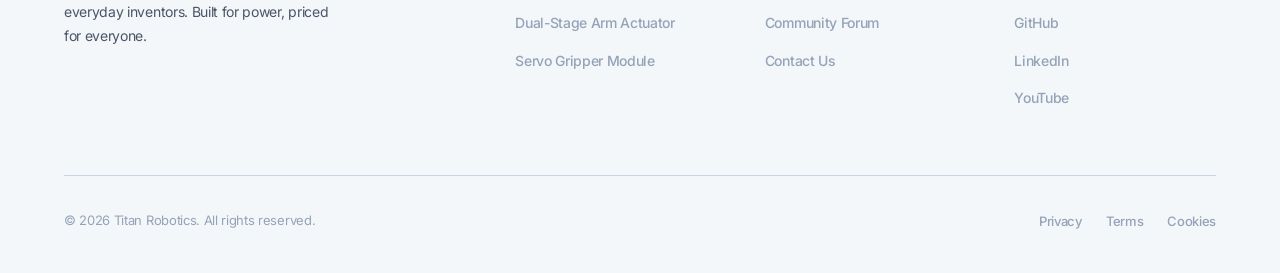
==== commit 7c39c97a: "Update index.html" ====
--- a/index.html
+++ b/index.html
@@ -4,22 +4,35 @@
     <meta charset="UTF-8">
     <meta name="viewport" content="width=device-width, initial-scale=1.0">
     <title>Titan Robotics</title>
-
-    <!-- Google Fonts -->
     <link rel="preconnect" href="https://fonts.googleapis.com">
     <link rel="preconnect" href="https://fonts.gstatic.com" crossorigin>
     <link href="https://fonts.googleapis.com/css2?family=Inter:wght@400;500;600;700;800;900&display=swap" rel="stylesheet">
-
-    <!-- Template CSS -->
     <link rel="stylesheet" href="templatemo-catalyst-style.css">
 </head>
 <body>
     <!-- ===== NAVIGATION ===== -->
     <nav class="nav" role="navigation" aria-label="Main navigation">
         <div class="nav-inner">
-            <a href="#" class="nav-logo" aria-label="Titan Robotics Home">
+            <a href="index.html" class="nav-logo" aria-label="Titan Robotics Home">
                 <span class="nav-logo-mark">
-                    <img src="images/logo.svg" alt="" width="20" height="20">
+                    <!--
+                      LOGO: swap the <img> src to your own SVG file, e.g. src="images/logo.svg"
+                      The wrapper handles the accent-color background & sizing automatically.
+                    -->
+                    <img src="images/logo.svg" alt="Titan Robotics logo" width="20" height="20"
+                         onerror="this.style.display='none';this.nextElementSibling.style.display='block'">
+                    <!-- Fallback gear mark shown only if logo.svg is missing -->
+                    <svg style="display:none" viewBox="0 0 28 28" fill="none" xmlns="http://www.w3.org/2000/svg" aria-hidden="true">
+                        <circle cx="14" cy="14" r="5" fill="#111"/>
+                        <rect x="12.5" y="1"  width="3" height="5" rx="1.5" fill="#111"/>
+                        <rect x="12.5" y="22" width="3" height="5" rx="1.5" fill="#111"/>
+                        <rect x="1"  y="12.5" width="5" height="3" rx="1.5" fill="#111"/>
+                        <rect x="22" y="12.5" width="5" height="3" rx="1.5" fill="#111"/>
+                        <rect x="3.9" y="3.9"  width="3" height="5" rx="1.5" transform="rotate(45 5.4 5.4)"  fill="#111"/>
+                        <rect x="19" y="3.9"   width="3" height="5" rx="1.5" transform="rotate(-45 20.5 5.4)" fill="#111"/>
+                        <rect x="3.9" y="19.1" width="3" height="5" rx="1.5" transform="rotate(-45 5.4 20.6)" fill="#111"/>
+                        <rect x="19" y="19.1"  width="3" height="5" rx="1.5" transform="rotate(45 20.5 20.6)"  fill="#111"/>
+                    </svg>
                 </span>
                 Titan Robotics
             </a>
@@ -39,33 +52,26 @@
         </div>
     </nav>
 
-    <!-- ===== SECTION 1: HERO ===== -->
+    <!-- ===== HERO ===== -->
     <section class="hero">
         <div class="container">
-            <div class="hero-badge reveal">
-                <span class="hero-badge-dot"></span>
-                v1.3
-            </div>
+            <div class="hero-badge reveal"><span class="hero-badge-dot"></span>v1.3</div>
             <h1 class="reveal">Affordable actuators built for <span class="accent-word">power</span></h1>
             <p class="hero-sub reveal">Multi-material 3D printed high torque actuators designed for everyday inventors.</p>
             <div class="hero-actions reveal">
-                <a href="#shop" class="btn-acid">
-                    Shop Now
-                    <svg width="16" height="16" viewBox="0 0 16 16" fill="none"><path d="M3 8H13M13 8L9 4M13 8L9 12" stroke="currentColor" stroke-width="1.5" stroke-linecap="round" stroke-linejoin="round"/></svg>
-                </a>
+                <a href="#shop" class="btn-acid">Shop Now <svg width="16" height="16" viewBox="0 0 16 16" fill="none"><path d="M3 8H13M13 8L9 4M13 8L9 12" stroke="currentColor" stroke-width="1.5" stroke-linecap="round" stroke-linejoin="round"/></svg></a>
                 <a href="#hero-video" class="btn-ghost">Watch Demo</a>
             </div>
         </div>
     </section>
 
-    <!-- ===== HERO VIDEO (full width) ===== -->
     <section class="hero-video-section" id="hero-video">
         <video autoplay muted loop playsinline>
             <source src="videos/hero.mp4" type="video/mp4" />
         </video>
     </section>
 
-    <!-- ===== SECTION 2: SPEED METRICS ===== -->
+    <!-- ===== METRICS ===== -->
     <section class="metrics" id="metrics">
         <div class="container">
             <p class="metrics-label reveal">Performance that speaks for itself</p>
@@ -86,7 +92,7 @@
         </div>
     </section>
 
-    <!-- ===== SECTION 3: THE ENGINE — BENTO GRID ===== -->
+    <!-- ===== ENGINE / BENTO ===== -->
     <section class="engine" id="engine">
         <div class="container">
             <div class="section-header reveal">
@@ -95,62 +101,28 @@
             </div>
             <div class="bento-grid">
                 <div class="card bento-card reveal">
-                    <div class="bento-card-icon">
-                        <svg viewBox="0 0 24 24" fill="none" stroke-width="1.5" stroke-linecap="round" stroke-linejoin="round"><path d="M3 3v18h18"/><path d="M7 16l4-8 4 4 4-6"/></svg>
-                    </div>
+                    <div class="bento-card-icon"><svg viewBox="0 0 24 24" fill="none" stroke-width="1.5" stroke-linecap="round" stroke-linejoin="round"><path d="M3 3v18h18"/><path d="M7 16l4-8 4 4 4-6"/></svg></div>
                     <h3>Real-Time Analytics</h3>
                     <p>Stream, transform, and visualize data the instant it arrives. No batching, no waiting, no stale dashboards.</p>
-                    <div class="bento-card-visual">
-                        <div class="mini-bars">
-                            <div class="mini-bar" style="height: 35%;"></div>
-                            <div class="mini-bar" style="height: 55%;"></div>
-                            <div class="mini-bar" style="height: 40%;"></div>
-                            <div class="mini-bar highlight" style="height: 80%;"></div>
-                            <div class="mini-bar" style="height: 60%;"></div>
-                            <div class="mini-bar" style="height: 45%;"></div>
-                            <div class="mini-bar highlight" style="height: 95%;"></div>
-                            <div class="mini-bar" style="height: 70%;"></div>
-                            <div class="mini-bar" style="height: 50%;"></div>
-                            <div class="mini-bar" style="height: 65%;"></div>
-                        </div>
-                    </div>
+                    <div class="bento-card-visual"><div class="mini-bars"><div class="mini-bar" style="height:35%"></div><div class="mini-bar" style="height:55%"></div><div class="mini-bar" style="height:40%"></div><div class="mini-bar highlight" style="height:80%"></div><div class="mini-bar" style="height:60%"></div><div class="mini-bar" style="height:45%"></div><div class="mini-bar highlight" style="height:95%"></div><div class="mini-bar" style="height:70%"></div><div class="mini-bar" style="height:50%"></div><div class="mini-bar" style="height:65%"></div></div></div>
                 </div>
                 <div class="card bento-card reveal">
-                    <div class="bento-card-icon">
-                        <svg viewBox="0 0 24 24" fill="none" stroke-width="1.5" stroke-linecap="round" stroke-linejoin="round"><rect x="2" y="3" width="20" height="14" rx="2"/><path d="M8 21h8M12 17v4"/></svg>
-                    </div>
+                    <div class="bento-card-icon"><svg viewBox="0 0 24 24" fill="none" stroke-width="1.5" stroke-linecap="round" stroke-linejoin="round"><rect x="2" y="3" width="20" height="14" rx="2"/><path d="M8 21h8M12 17v4"/></svg></div>
                     <h3>Pipeline Orchestration</h3>
                     <p>Build fault-tolerant data pipelines with visual drag-and-drop. Auto-retry, dead-letter queues, and full observability built in.</p>
-                    <div class="bento-card-visual">
-                        <div class="mini-pipeline">
-                            <div class="mini-pipeline-node">Ingest</div>
-                            <span class="mini-pipeline-arrow">→</span>
-                            <div class="mini-pipeline-node">Transform</div>
-                            <span class="mini-pipeline-arrow">→</span>
-                            <div class="mini-pipeline-node">Deliver</div>
-                        </div>
-                    </div>
+                    <div class="bento-card-visual"><div class="mini-pipeline"><div class="mini-pipeline-node">Ingest</div><span class="mini-pipeline-arrow">→</span><div class="mini-pipeline-node">Transform</div><span class="mini-pipeline-arrow">→</span><div class="mini-pipeline-node">Deliver</div></div></div>
                 </div>
                 <div class="card bento-card reveal">
-                    <div class="bento-card-icon">
-                        <svg viewBox="0 0 24 24" fill="none" stroke-width="1.5" stroke-linecap="round" stroke-linejoin="round"><path d="M16 18l6-6-6-6"/><path d="M8 6l-6 6 6 6"/></svg>
-                    </div>
+                    <div class="bento-card-icon"><svg viewBox="0 0 24 24" fill="none" stroke-width="1.5" stroke-linecap="round" stroke-linejoin="round"><path d="M16 18l6-6-6-6"/><path d="M8 6l-6 6 6 6"/></svg></div>
                     <h3>SQL-First Interface</h3>
                     <p>Write standard SQL against any source. Auto-completion, version control, and collaborative editing come standard.</p>
-                    <div class="bento-card-visual">
-                        <div class="mini-code">
-                            <span class="keyword">SELECT</span> user_id, <span class="keyword">COUNT</span>(*)<br>
-                            <span class="keyword">FROM</span> events<br>
-                            <span class="keyword">WHERE</span> ts > <span class="string">'2026-01'</span><br>
-                            <span class="keyword">GROUP BY</span> 1 <span class="comment">-- 42ms ⚡</span>
-                        </div>
-                    </div>
-                </div>
-            </div>
-        </div>
-    </section>
-
-    <!-- ===== SECTION 4: SHOP ===== -->
+                    <div class="bento-card-visual"><div class="mini-code"><span class="keyword">SELECT</span> user_id, <span class="keyword">COUNT</span>(*)<br><span class="keyword">FROM</span> events<br><span class="keyword">WHERE</span> ts > <span class="string">'2026-01'</span><br><span class="keyword">GROUP BY</span> 1 <span class="comment">-- 42ms ⚡</span></div></div>
+                </div>
+            </div>
+        </div>
+    </section>
+
+    <!-- ===== SHOP ===== -->
     <section class="shop" id="shop">
         <div class="container">
             <div class="section-header reveal">
@@ -158,25 +130,20 @@
                 <h2 class="section-title">Pick your drive</h2>
             </div>
 
-            <!-- ===== PRODUCT 1 ===== -->
+            <!-- PRODUCT 1 — 3 photos -->
             <div class="product-card card reveal">
                 <div class="product-gallery">
-                    <!--
-                        PRODUCT 1 PHOTOS — Replace src="" with your image paths.
-                        Recommended: 600×450px or similar 4:3 ratio JPGs/PNGs.
-                        The first image is the main display; clicking thumbnails swaps it in.
-                    -->
                     <div class="product-main-image">
-                        <img src="images/product1-main.jpg" alt="Compact Cycloidal Drive - main view" onerror="this.parentElement.classList.add('img-placeholder')">
+                        <img src="images/product1-main.jpg" alt="Compact Cycloidal Drive" onerror="this.parentElement.classList.add('img-placeholder')">
                     </div>
                     <div class="product-thumbnails">
-                        <button class="thumb active" data-src="images/product1-main.jpg" aria-label="View main photo">
+                        <button class="thumb active" data-src="images/product1-main.jpg" aria-label="Front view">
                             <img src="images/product1-main.jpg" alt="Front view" onerror="this.parentElement.classList.add('img-placeholder')">
                         </button>
-                        <button class="thumb" data-src="images/product1-b.jpg" aria-label="View second photo">
+                        <button class="thumb" data-src="images/product1-b.jpg" aria-label="Side view">
                             <img src="images/product1-b.jpg" alt="Side view" onerror="this.parentElement.classList.add('img-placeholder')">
                         </button>
-                        <button class="thumb" data-src="images/product1-c.jpg" aria-label="View third photo">
+                        <button class="thumb" data-src="images/product1-c.jpg" aria-label="Detail view">
                             <img src="images/product1-c.jpg" alt="Detail view" onerror="this.parentElement.classList.add('img-placeholder')">
                         </button>
                     </div>
@@ -185,7 +152,7 @@
                     <p class="product-tag">Best Seller</p>
                     <h3 class="product-name">Compact Cycloidal Drive</h3>
                     <p class="product-sku">SKU: TR-CCD-22</p>
-                    <p class="product-desc">A high-efficiency 21:1 reduction cycloidal gearbox optimized for tight spaces. The 22mm profile fits inside most hobby robotics joints without sacrificing torque output. Printed in PLA-CF for rigidity with a hardened steel eccentric shaft and output pins.</p>
+                    <p class="product-desc">A high-efficiency 21:1 reduction cycloidal gearbox optimized for tight spaces. The 22mm profile fits inside most hobby robotics joints without sacrificing torque output. Printed in PLA-CF with a hardened steel eccentric shaft and output pins.</p>
                     <ul class="product-specs">
                         <li><span>Reduction ratio</span><span>21:1</span></li>
                         <li><span>Outer diameter</span><span>22 mm</span></li>
@@ -194,31 +161,38 @@
                     </ul>
                     <div class="product-buy">
                         <div class="product-price">$<span>38</span><span class="product-price-cents">.00</span></div>
-                        <a href="#" class="btn-acid">Add to Cart
-                            <svg width="16" height="16" viewBox="0 0 16 16" fill="none"><path d="M3 8H13M13 8L9 4M13 8L9 12" stroke="currentColor" stroke-width="1.5" stroke-linecap="round" stroke-linejoin="round"/></svg>
-                        </a>
-                    </div>
-                </div>
-            </div>
-
-            <!-- ===== PRODUCT 2 ===== -->
+                        <div class="product-btn-group">
+                            <a href="product1.html" class="btn-ghost">View Details</a>
+                            <a href="checkout.html?product=1" class="btn-acid">Add to Cart
+                                <svg width="16" height="16" viewBox="0 0 16 16" fill="none"><path d="M3 8H13M13 8L9 4M13 8L9 12" stroke="currentColor" stroke-width="1.5" stroke-linecap="round" stroke-linejoin="round"/></svg>
+                            </a>
+                        </div>
+                    </div>
+                </div>
+            </div>
+
+            <!-- PRODUCT 2 — 5 photos -->
             <div class="product-card card reveal">
                 <div class="product-gallery">
-                    <!--
-                        PRODUCT 2 PHOTOS — Replace src="" with your image paths.
-                    -->
                     <div class="product-main-image">
-                        <img src="images/product2-main.jpg" alt="Dual-Stage Arm Actuator - main view" onerror="this.parentElement.classList.add('img-placeholder')">
-                    </div>
-                    <div class="product-thumbnails">
-                        <button class="thumb active" data-src="images/product2-main.jpg" aria-label="View main photo">
+                        <img src="images/product2-main.jpg" alt="Dual-Stage Arm Actuator" onerror="this.parentElement.classList.add('img-placeholder')">
+                    </div>
+                    <!-- 5-photo thumbnail row — scrolls horizontally on small screens -->
+                    <div class="product-thumbnails product-thumbnails--five">
+                        <button class="thumb active" data-src="images/product2-main.jpg" aria-label="Front view">
                             <img src="images/product2-main.jpg" alt="Front view" onerror="this.parentElement.classList.add('img-placeholder')">
                         </button>
-                        <button class="thumb" data-src="images/product2-b.jpg" aria-label="View second photo">
+                        <button class="thumb" data-src="images/product2-b.jpg" aria-label="Side view">
                             <img src="images/product2-b.jpg" alt="Side view" onerror="this.parentElement.classList.add('img-placeholder')">
                         </button>
-                        <button class="thumb" data-src="images/product2-c.jpg" aria-label="View third photo">
+                        <button class="thumb" data-src="images/product2-c.jpg" aria-label="Exploded view">
                             <img src="images/product2-c.jpg" alt="Exploded view" onerror="this.parentElement.classList.add('img-placeholder')">
+                        </button>
+                        <button class="thumb" data-src="images/product2-d.jpg" aria-label="Installed view">
+                            <img src="images/product2-d.jpg" alt="Installed view" onerror="this.parentElement.classList.add('img-placeholder')">
+                        </button>
+                        <button class="thumb" data-src="images/product2-e.jpg" aria-label="Detail view">
+                            <img src="images/product2-e.jpg" alt="Detail view" onerror="this.parentElement.classList.add('img-placeholder')">
                         </button>
                     </div>
                 </div>
@@ -235,30 +209,30 @@
                     </ul>
                     <div class="product-buy">
                         <div class="product-price">$<span>64</span><span class="product-price-cents">.00</span></div>
-                        <a href="#" class="btn-acid">Add to Cart
-                            <svg width="16" height="16" viewBox="0 0 16 16" fill="none"><path d="M3 8H13M13 8L9 4M13 8L9 12" stroke="currentColor" stroke-width="1.5" stroke-linecap="round" stroke-linejoin="round"/></svg>
-                        </a>
-                    </div>
-                </div>
-            </div>
-
-            <!-- ===== PRODUCT 3 ===== -->
+                        <div class="product-btn-group">
+                            <a href="product2.html" class="btn-ghost">View Details</a>
+                            <a href="checkout.html?product=2" class="btn-acid">Add to Cart
+                                <svg width="16" height="16" viewBox="0 0 16 16" fill="none"><path d="M3 8H13M13 8L9 4M13 8L9 12" stroke="currentColor" stroke-width="1.5" stroke-linecap="round" stroke-linejoin="round"/></svg>
+                            </a>
+                        </div>
+                    </div>
+                </div>
+            </div>
+
+            <!-- PRODUCT 3 — 3 photos -->
             <div class="product-card card reveal">
                 <div class="product-gallery">
-                    <!--
-                        PRODUCT 3 PHOTOS — Replace src="" with your image paths.
-                    -->
                     <div class="product-main-image">
-                        <img src="images/product3-main.jpg" alt="Servo Gripper Module - main view" onerror="this.parentElement.classList.add('img-placeholder')">
+                        <img src="images/product3-main.jpg" alt="Servo Gripper Module" onerror="this.parentElement.classList.add('img-placeholder')">
                     </div>
                     <div class="product-thumbnails">
-                        <button class="thumb active" data-src="images/product3-main.jpg" aria-label="View main photo">
+                        <button class="thumb active" data-src="images/product3-main.jpg" aria-label="Front view">
                             <img src="images/product3-main.jpg" alt="Front view" onerror="this.parentElement.classList.add('img-placeholder')">
                         </button>
-                        <button class="thumb" data-src="images/product3-b.jpg" aria-label="View second photo">
+                        <button class="thumb" data-src="images/product3-b.jpg" aria-label="Open position">
                             <img src="images/product3-b.jpg" alt="Open position" onerror="this.parentElement.classList.add('img-placeholder')">
                         </button>
-                        <button class="thumb" data-src="images/product3-c.jpg" aria-label="View third photo">
+                        <button class="thumb" data-src="images/product3-c.jpg" aria-label="Closed position">
                             <img src="images/product3-c.jpg" alt="Closed position" onerror="this.parentElement.classList.add('img-placeholder')">
                         </button>
                     </div>
@@ -276,17 +250,20 @@
                     </ul>
                     <div class="product-buy">
                         <div class="product-price">$<span>22</span><span class="product-price-cents">.00</span></div>
-                        <a href="#" class="btn-acid">Add to Cart
-                            <svg width="16" height="16" viewBox="0 0 16 16" fill="none"><path d="M3 8H13M13 8L9 4M13 8L9 12" stroke="currentColor" stroke-width="1.5" stroke-linecap="round" stroke-linejoin="round"/></svg>
-                        </a>
-                    </div>
-                </div>
-            </div>
-
-        </div>
-    </section>
-
-    <!-- ===== SECTION 5: FAQ ===== -->
+                        <div class="product-btn-group">
+                            <a href="product3.html" class="btn-ghost">View Details</a>
+                            <a href="checkout.html?product=3" class="btn-acid">Add to Cart
+                                <svg width="16" height="16" viewBox="0 0 16 16" fill="none"><path d="M3 8H13M13 8L9 4M13 8L9 12" stroke="currentColor" stroke-width="1.5" stroke-linecap="round" stroke-linejoin="round"/></svg>
+                            </a>
+                        </div>
+                    </div>
+                </div>
+            </div>
+
+        </div>
+    </section>
+
+    <!-- ===== FAQ ===== -->
     <section class="faq" id="faq">
         <div class="container">
             <div class="section-header reveal">
@@ -299,55 +276,30 @@
             </div>
             <div class="faq-list">
                 <div class="faq-item reveal">
-                    <button class="faq-question" aria-expanded="false">
-                        How long does the free trial last?
-                        <span class="faq-icon"><svg viewBox="0 0 14 14" fill="none"><path d="M7 1v12M1 7h12" stroke="#111" stroke-width="1.5" stroke-linecap="round"/></svg></span>
-                    </button>
-                    <div class="faq-answer">
-                        <div class="faq-answer-inner">Every plan includes a 14-day free trial with full access to all features. No credit card required to get started. At the end of the trial, you can choose a plan or export your data.</div>
-                    </div>
-                </div>
-                <div class="faq-item reveal">
-                    <button class="faq-question" aria-expanded="false">
-                        Can I switch plans later?
-                        <span class="faq-icon"><svg viewBox="0 0 14 14" fill="none"><path d="M7 1v12M1 7h12" stroke="#111" stroke-width="1.5" stroke-linecap="round"/></svg></span>
-                    </button>
-                    <div class="faq-answer">
-                        <div class="faq-answer-inner">Yes. Upgrade or downgrade any time from your account settings. When upgrading, you only pay the prorated difference. When downgrading, the remaining balance is applied as credit toward future invoices.</div>
-                    </div>
-                </div>
-                <div class="faq-item reveal">
-                    <button class="faq-question" aria-expanded="false">
-                        What data sources do you support?
-                        <span class="faq-icon"><svg viewBox="0 0 14 14" fill="none"><path d="M7 1v12M1 7h12" stroke="#111" stroke-width="1.5" stroke-linecap="round"/></svg></span>
-                    </button>
-                    <div class="faq-answer">
-                        <div class="faq-answer-inner">Catalyst connects to 50+ data sources out of the box, including PostgreSQL, MySQL, BigQuery, Snowflake, Redshift, S3, Kafka, and most popular REST APIs. Custom connectors are available on the Enterprise plan.</div>
-                    </div>
-                </div>
-                <div class="faq-item reveal">
-                    <button class="faq-question" aria-expanded="false">
-                        Is my data secure?
-                        <span class="faq-icon"><svg viewBox="0 0 14 14" fill="none"><path d="M7 1v12M1 7h12" stroke="#111" stroke-width="1.5" stroke-linecap="round"/></svg></span>
-                    </button>
-                    <div class="faq-answer">
-                        <div class="faq-answer-inner">Absolutely. All data is encrypted at rest (AES-256) and in transit (TLS 1.3). We are SOC 2 Type II certified and GDPR compliant. Enterprise customers also get dedicated infrastructure with VPC peering and custom encryption keys.</div>
-                    </div>
-                </div>
-                <div class="faq-item reveal">
-                    <button class="faq-question" aria-expanded="false">
-                        Do you offer onboarding support?
-                        <span class="faq-icon"><svg viewBox="0 0 14 14" fill="none"><path d="M7 1v12M1 7h12" stroke="#111" stroke-width="1.5" stroke-linecap="round"/></svg></span>
-                    </button>
-                    <div class="faq-answer">
-                        <div class="faq-answer-inner">Pro customers get access to our onboarding team for the first 30 days. Enterprise customers receive a dedicated solutions engineer for the full implementation. All plans include access to our docs, tutorials, and community forum.</div>
-                    </div>
-                </div>
-            </div>
-        </div>
-    </section>
-
-    <!-- ===== SECTION 6: CTA BANNER ===== -->
+                    <button class="faq-question" aria-expanded="false">How long does the free trial last?<span class="faq-icon"><svg viewBox="0 0 14 14" fill="none"><path d="M7 1v12M1 7h12" stroke="#111" stroke-width="1.5" stroke-linecap="round"/></svg></span></button>
+                    <div class="faq-answer"><div class="faq-answer-inner">Every plan includes a 14-day free trial with full access to all features. No credit card required to get started.</div></div>
+                </div>
+                <div class="faq-item reveal">
+                    <button class="faq-question" aria-expanded="false">Can I switch plans later?<span class="faq-icon"><svg viewBox="0 0 14 14" fill="none"><path d="M7 1v12M1 7h12" stroke="#111" stroke-width="1.5" stroke-linecap="round"/></svg></span></button>
+                    <div class="faq-answer"><div class="faq-answer-inner">Yes. Upgrade or downgrade any time from your account settings. Prorated billing applies either way.</div></div>
+                </div>
+                <div class="faq-item reveal">
+                    <button class="faq-question" aria-expanded="false">What materials are the drives printed in?<span class="faq-icon"><svg viewBox="0 0 14 14" fill="none"><path d="M7 1v12M1 7h12" stroke="#111" stroke-width="1.5" stroke-linecap="round"/></svg></span></button>
+                    <div class="faq-answer"><div class="faq-answer-inner">We use PLA-CF for compact drives and PETG for dual-stage units. All output pins and eccentric shafts are hardened steel.</div></div>
+                </div>
+                <div class="faq-item reveal">
+                    <button class="faq-question" aria-expanded="false">Do you ship internationally?<span class="faq-icon"><svg viewBox="0 0 14 14" fill="none"><path d="M7 1v12M1 7h12" stroke="#111" stroke-width="1.5" stroke-linecap="round"/></svg></span></button>
+                    <div class="faq-answer"><div class="faq-answer-inner">Yes — we ship to most countries via USPS Priority International and DHL Express. Rates calculated at checkout.</div></div>
+                </div>
+                <div class="faq-item reveal">
+                    <button class="faq-question" aria-expanded="false">Do you offer onboarding support?<span class="faq-icon"><svg viewBox="0 0 14 14" fill="none"><path d="M7 1v12M1 7h12" stroke="#111" stroke-width="1.5" stroke-linecap="round"/></svg></span></button>
+                    <div class="faq-answer"><div class="faq-answer-inner">All orders include access to our docs, wiring diagrams, and community forum. Email support is available for all customers.</div></div>
+                </div>
+            </div>
+        </div>
+    </section>
+
+    <!-- ===== CTA BANNER ===== -->
     <section class="cta-banner">
         <div class="container">
             <div class="cta-banner-inner reveal">
@@ -355,33 +307,28 @@
                 <h2>Ready to build something powerful?</h2>
                 <p>Join inventors and engineers shipping real robots with Titan actuators.</p>
                 <div class="cta-banner-actions">
-                    <a href="#shop" class="btn-acid">
-                        Shop Now
-                        <svg width="16" height="16" viewBox="0 0 16 16" fill="none"><path d="M3 8H13M13 8L9 4M13 8L9 12" stroke="currentColor" stroke-width="1.5" stroke-linecap="round" stroke-linejoin="round"/></svg>
-                    </a>
+                    <a href="#shop" class="btn-acid">Shop Now <svg width="16" height="16" viewBox="0 0 16 16" fill="none"><path d="M3 8H13M13 8L9 4M13 8L9 12" stroke="currentColor" stroke-width="1.5" stroke-linecap="round" stroke-linejoin="round"/></svg></a>
                     <a href="#" class="btn-dark-ghost">Contact Us</a>
                 </div>
             </div>
         </div>
     </section>
 
-    <!-- ===== SECTION 7: FOOTER ===== -->
+    <!-- ===== FOOTER ===== -->
     <footer class="footer" id="footer">
         <div class="container">
             <div class="footer-grid">
                 <div>
-                    <a href="#" class="nav-logo" aria-label="Titan Robotics Home">
+                    <a href="index.html" class="nav-logo" aria-label="Titan Robotics Home">
                         <span class="nav-logo-mark">
-                            <svg viewBox="0 0 28 28" fill="none" xmlns="http://www.w3.org/2000/svg" aria-hidden="true">
+                            <img src="images/logo.svg" alt="" width="20" height="20"
+                                 onerror="this.style.display='none';this.nextElementSibling.style.display='block'">
+                            <svg style="display:none" viewBox="0 0 28 28" fill="none" aria-hidden="true">
                                 <circle cx="14" cy="14" r="5" fill="#111"/>
                                 <rect x="12.5" y="1"  width="3" height="5" rx="1.5" fill="#111"/>
                                 <rect x="12.5" y="22" width="3" height="5" rx="1.5" fill="#111"/>
                                 <rect x="1"  y="12.5" width="5" height="3" rx="1.5" fill="#111"/>
                                 <rect x="22" y="12.5" width="5" height="3" rx="1.5" fill="#111"/>
-                                <rect x="3.9" y="3.9"  width="3" height="5" rx="1.5" transform="rotate(45 5.4 5.4)"  fill="#111"/>
-                                <rect x="19" y="3.9"   width="3" height="5" rx="1.5" transform="rotate(-45 20.5 5.4)" fill="#111"/>
-                                <rect x="3.9" y="19.1" width="3" height="5" rx="1.5" transform="rotate(-45 5.4 20.6)" fill="#111"/>
-                                <rect x="19" y="19.1"  width="3" height="5" rx="1.5" transform="rotate(45 20.5 20.6)"  fill="#111"/>
                             </svg>
                         </span>
                         Titan Robotics
@@ -389,13 +336,11 @@
                     <p class="footer-brand-desc">High-torque 3D printed actuators for everyday inventors. Built for power, priced for everyone.</p>
                 </div>
                 <div>
-                    <h4 class="footer-col-title">Resources</h4>
+                    <h4 class="footer-col-title">Shop</h4>
                     <ul class="footer-links">
-                        <li><a href="#">Documentation</a></li>
-                        <li><a href="#">API Reference</a></li>
-                        <li><a href="#">Blog</a></li>
-                        <li><a href="#">Changelog</a></li>
-                        <li><a href="#">Status Page</a></li>
+                        <li><a href="product1.html">Compact Cycloidal Drive</a></li>
+                        <li><a href="product2.html">Dual-Stage Arm Actuator</a></li>
+                        <li><a href="product3.html">Servo Gripper Module</a></li>
                     </ul>
                 </div>
                 <div>
@@ -404,7 +349,6 @@
                         <li><a href="#">Help Center</a></li>
                         <li><a href="#">Community Forum</a></li>
                         <li><a href="#">Contact Us</a></li>
-                        <li><a href="#">System Status</a></li>
                     </ul>
                 </div>
                 <div>
@@ -428,8 +372,6 @@
         </div>
     </footer>
 
-    <!-- Template JS -->
     <script src="templatemo-catalyst-script.js"></script>
-
 </body>
 </html>
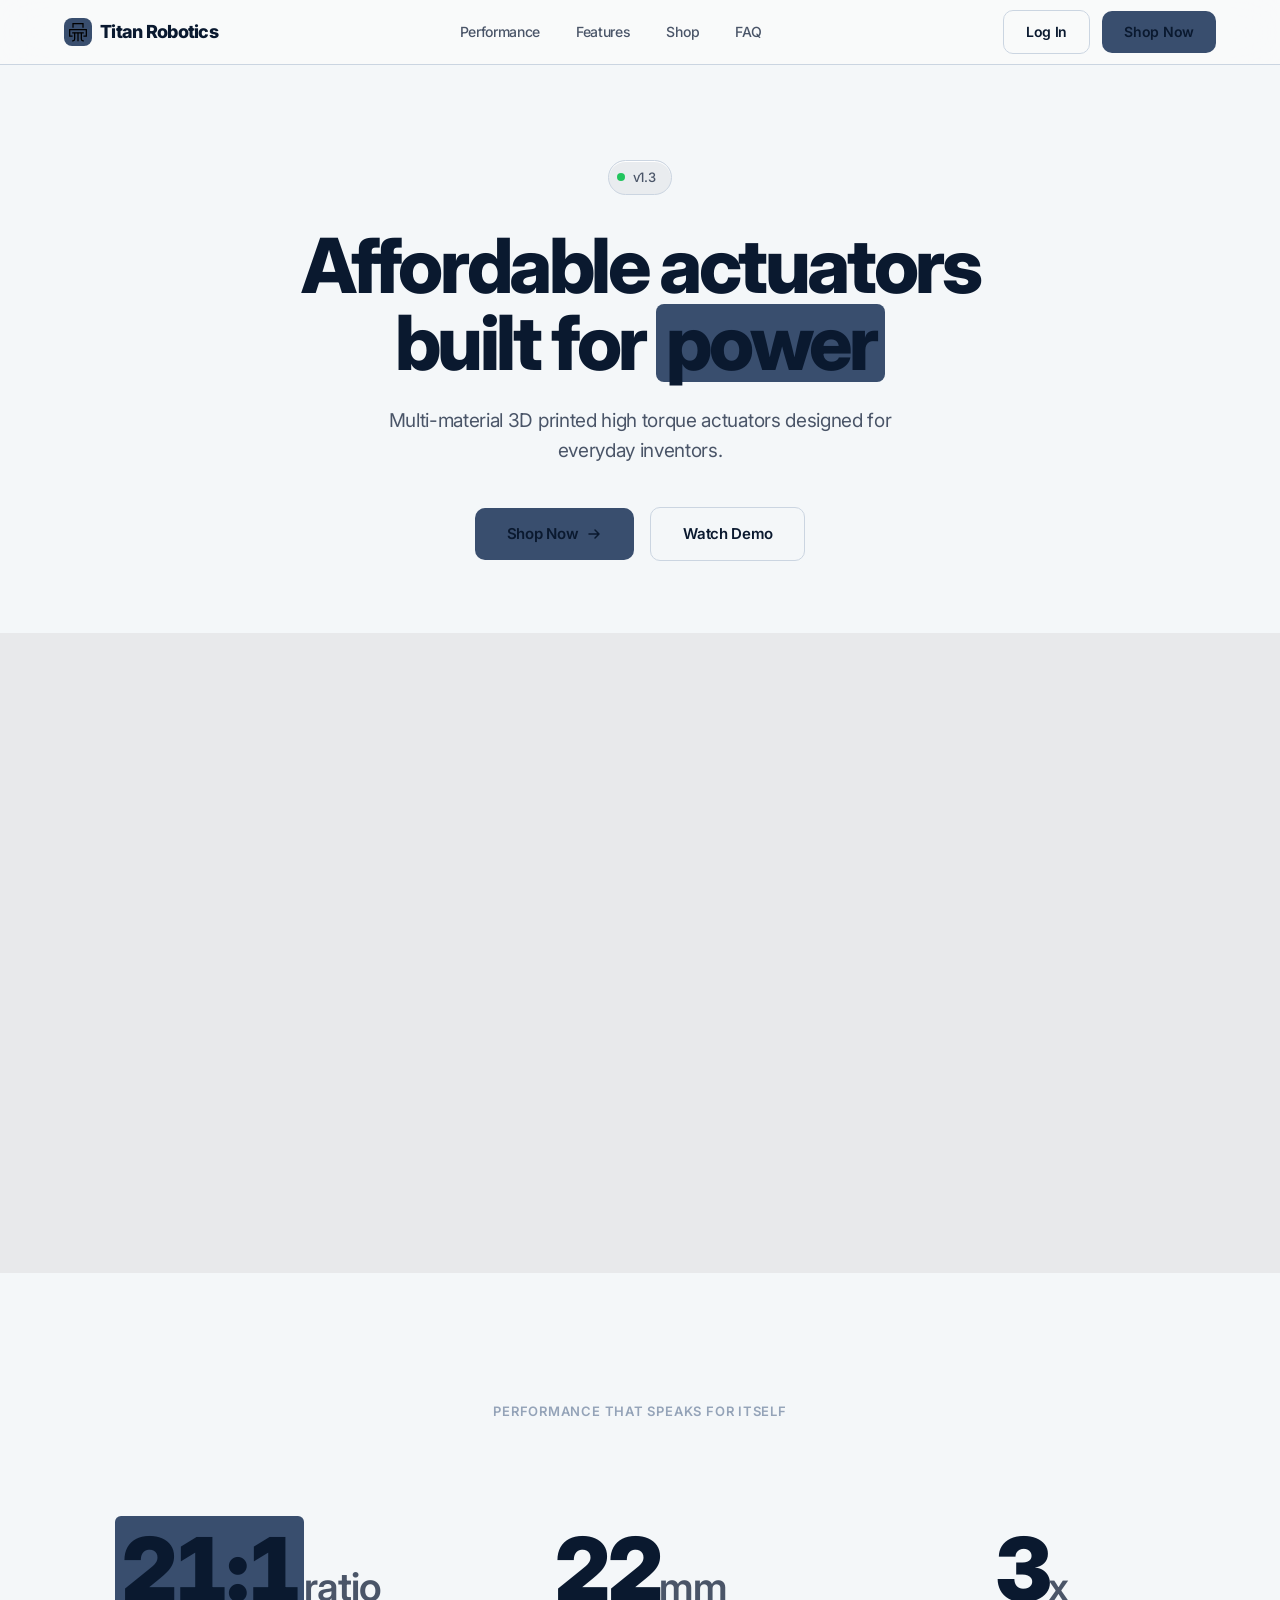
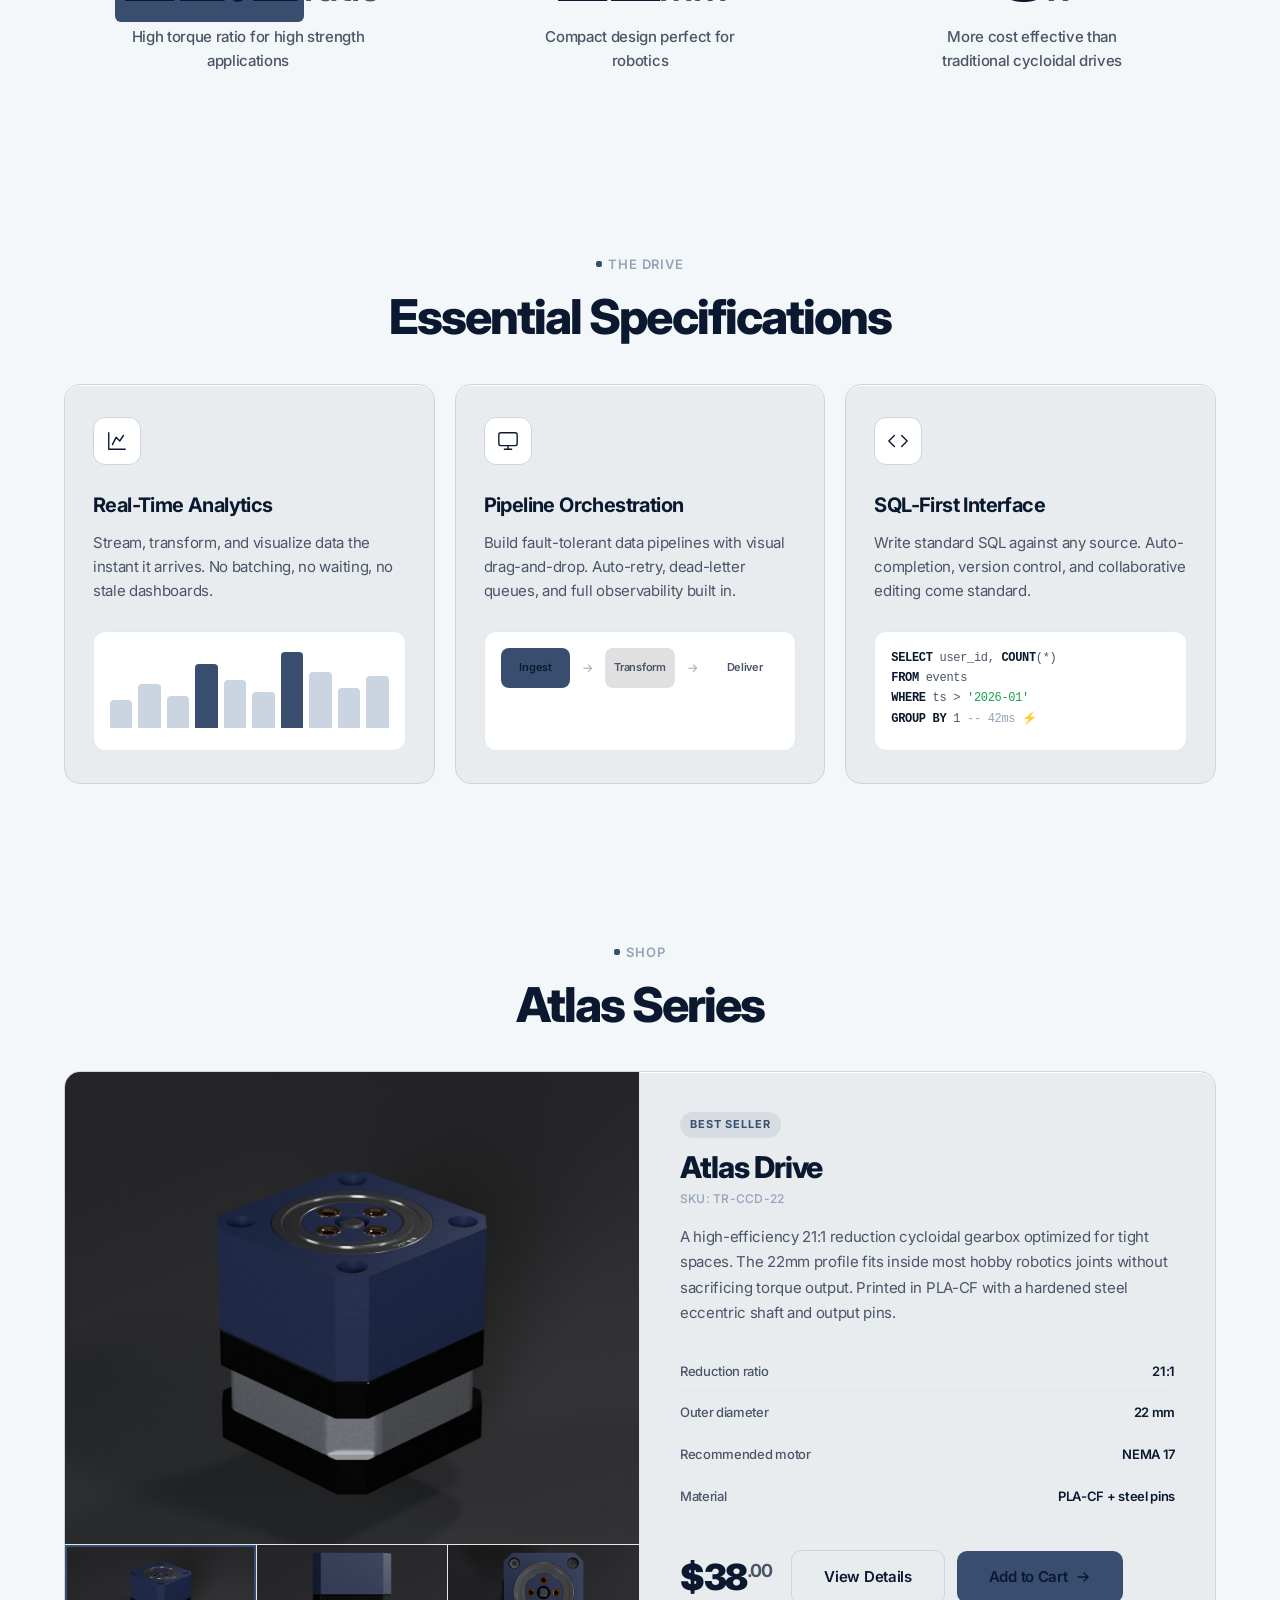
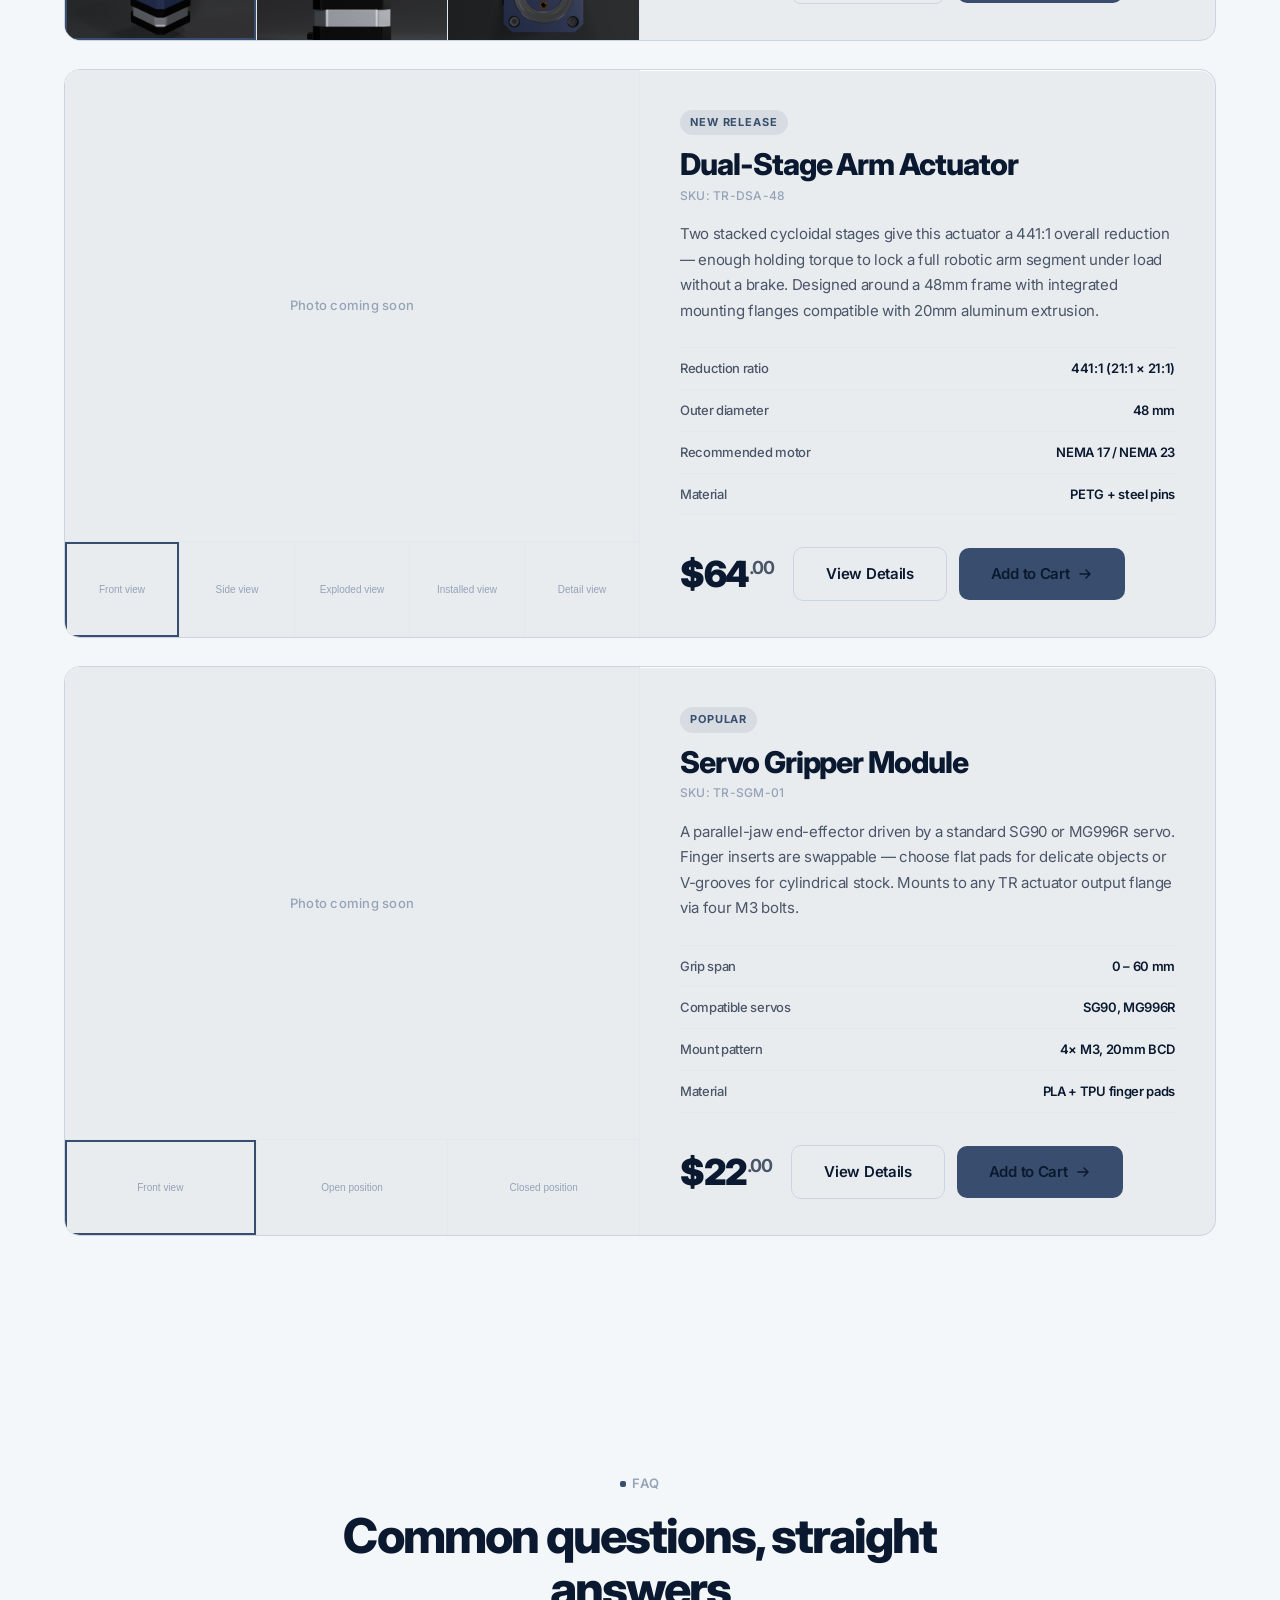
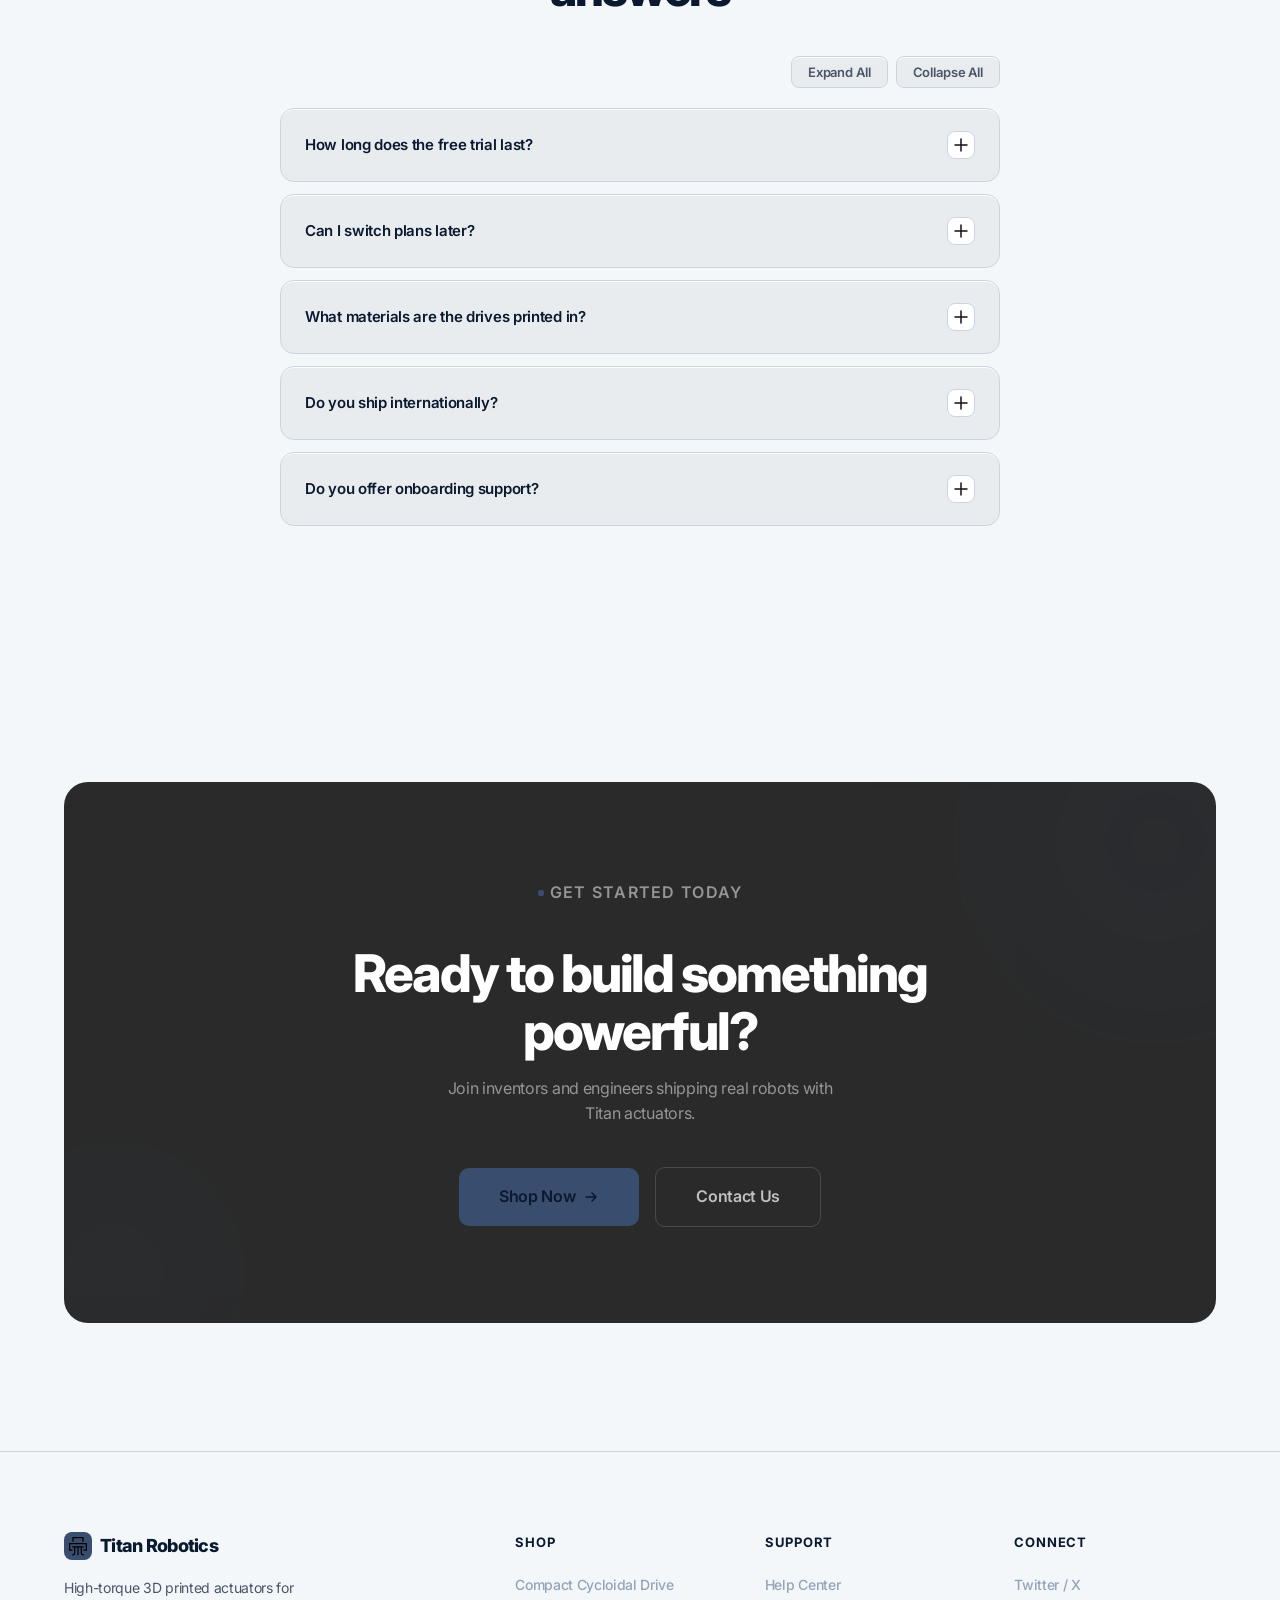
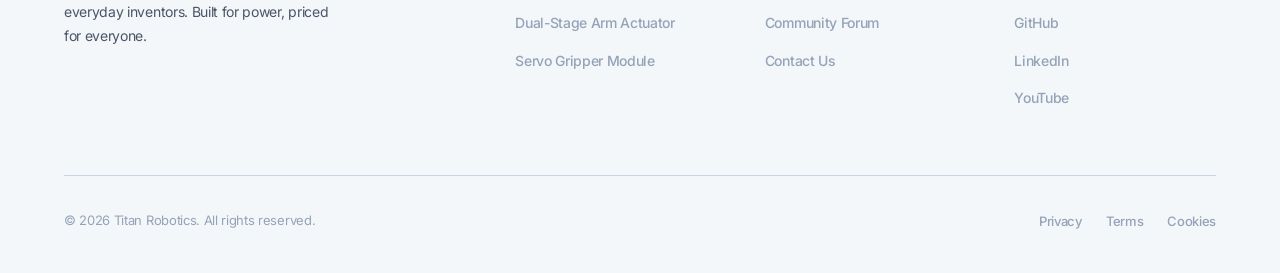
==== commit 576a5789: "Update product titles in index.html" ====
--- a/index.html
+++ b/index.html
@@ -127,7 +127,7 @@
         <div class="container">
             <div class="section-header reveal">
                 <p class="section-tag">Shop</p>
-                <h2 class="section-title">Pick your drive</h2>
+                <h2 class="section-title">Atlas Series</h2>
             </div>
 
             <!-- PRODUCT 1 — 3 photos -->
@@ -150,7 +150,7 @@
                 </div>
                 <div class="product-info">
                     <p class="product-tag">Best Seller</p>
-                    <h3 class="product-name">Compact Cycloidal Drive</h3>
+                    <h3 class="product-name">Atlas Drive</h3>
                     <p class="product-sku">SKU: TR-CCD-22</p>
                     <p class="product-desc">A high-efficiency 21:1 reduction cycloidal gearbox optimized for tight spaces. The 22mm profile fits inside most hobby robotics joints without sacrificing torque output. Printed in PLA-CF with a hardened steel eccentric shaft and output pins.</p>
                     <ul class="product-specs">
--- a/templatemo-catalyst-style.css
+++ b/templatemo-catalyst-style.css
@@ -1287,3 +1287,486 @@
         transform: none;
     }
 }
+
+/* =====================================================
+   SHOP — button group (View Details + Add to Cart side by side)
+   ===================================================== */
+.product-btn-group {
+    display: flex;
+    gap: 12px;
+    align-items: center;
+    flex-wrap: wrap;
+}
+
+/* 5-thumbnail row — scrolls horizontally rather than squishing */
+.product-thumbnails--five {
+    overflow-x: auto;
+    -webkit-overflow-scrolling: touch;
+    scrollbar-width: none; /* Firefox */
+}
+.product-thumbnails--five::-webkit-scrollbar { display: none; }
+.product-thumbnails--five .thumb {
+    min-width: 80px;
+    flex-shrink: 0;
+}
+
+/* =====================================================
+   PRODUCT DETAIL PAGE (PDP)
+   ===================================================== */
+.pdp-breadcrumb {
+    padding: 80px 0 0;   /* clears fixed nav */
+    background: var(--bg);
+}
+
+.pdp-breadcrumb .container {
+    padding-top: 20px;
+    padding-bottom: 12px;
+    font-size: 13px;
+    color: var(--text-dim);
+    display: flex;
+    align-items: center;
+    gap: 8px;
+    flex-wrap: wrap;
+}
+
+.pdp-breadcrumb a {
+    color: var(--text-muted);
+    font-weight: 500;
+    transition: color 0.2s ease;
+}
+.pdp-breadcrumb a:hover { color: var(--text); }
+.pdp-breadcrumb span:not(:last-child) { color: var(--border); }
+
+.pdp {
+    padding: 32px 0 clamp(60px, 8vw, 120px);
+}
+
+.pdp-grid {
+    display: grid;
+    grid-template-columns: 1fr 1fr;
+    gap: 56px;
+    align-items: start;
+}
+
+/* ---- PDP gallery ---- */
+.pdp-gallery {
+    position: sticky;
+    top: 88px;   /* below fixed nav */
+}
+
+.pdp-main-image {
+    border-radius: 16px;
+    overflow: hidden;
+    background: var(--surface);
+    border: 1px solid var(--border);
+    min-height: 380px;
+    margin-bottom: 12px;
+    position: relative;
+}
+
+.pdp-main-image img {
+    width: 100%;
+    height: 100%;
+    min-height: 380px;
+    object-fit: cover;
+    display: block;
+    transition: opacity 0.18s ease, transform 0.4s cubic-bezier(0.22,1,0.36,1);
+}
+
+.pdp-main-image.img-placeholder {
+    display: flex;
+    align-items: center;
+    justify-content: center;
+    min-height: 380px;
+}
+.pdp-main-image.img-placeholder::after {
+    content: 'Photo coming soon';
+    font-size: 13px;
+    font-weight: 500;
+    color: var(--text-dim);
+}
+.pdp-main-image.img-placeholder img { display: none; }
+
+.pdp-thumbs {
+    display: flex;
+    gap: 10px;
+}
+
+/* 5-thumb variant on PDP */
+.pdp-thumbs--five {
+    overflow-x: auto;
+    -webkit-overflow-scrolling: touch;
+    scrollbar-width: none;
+}
+.pdp-thumbs--five::-webkit-scrollbar { display: none; }
+.pdp-thumbs--five .thumb { min-width: 72px; flex-shrink: 0; }
+
+.pdp-thumbs .thumb {
+    flex: 1;
+    height: 76px;
+    border: 1px solid var(--border);
+    border-radius: 10px;
+    overflow: hidden;
+    background: var(--surface);
+    cursor: pointer;
+    padding: 0;
+    position: relative;
+    transition: border-color 0.2s ease;
+}
+
+.pdp-thumbs .thumb img {
+    width: 100%;
+    height: 100%;
+    object-fit: cover;
+    display: block;
+    transition: transform 0.3s ease;
+}
+.pdp-thumbs .thumb:hover img { transform: scale(1.08); }
+
+.pdp-thumbs .thumb::after {
+    content: '';
+    position: absolute;
+    inset: 0;
+    border: 2px solid transparent;
+    border-radius: 10px;
+    transition: border-color 0.2s ease;
+    pointer-events: none;
+}
+.pdp-thumbs .thumb.active { border-color: var(--accent); }
+.pdp-thumbs .thumb.active::after { border-color: var(--accent); }
+
+.pdp-thumbs .thumb.img-placeholder img { display: none; }
+
+/* ---- PDP info column ---- */
+.pdp-info {
+    padding-top: 4px;
+}
+
+.pdp-title {
+    font-size: clamp(28px, 4vw, 40px);
+    font-weight: 800;
+    letter-spacing: -0.04em;
+    line-height: 1.1;
+    margin-bottom: 6px;
+}
+
+.pdp-price {
+    font-size: 44px;
+    font-weight: 900;
+    letter-spacing: -0.05em;
+    line-height: 1;
+    margin: 20px 0 24px;
+}
+.pdp-price-cents {
+    font-size: 0.5em;
+    font-weight: 700;
+    color: var(--text-muted);
+    vertical-align: super;
+}
+
+.pdp-desc {
+    font-size: 15px;
+    color: var(--text-muted);
+    line-height: 1.75;
+    margin-bottom: 16px;
+}
+
+.pdp-actions {
+    display: flex;
+    gap: 12px;
+    align-items: center;
+    flex-wrap: wrap;
+    margin-bottom: 36px;
+}
+
+.pdp-cta {
+    padding: 16px 36px;
+    font-size: 16px;
+}
+
+.pdp-specs-block {
+    border-top: 1px solid var(--border-light);
+    padding-top: 28px;
+}
+
+.pdp-specs-title {
+    font-size: 15px;
+    font-weight: 700;
+    letter-spacing: -0.02em;
+    margin-bottom: 16px;
+}
+
+/* =====================================================
+   CHECKOUT PAGE
+   ===================================================== */
+.checkout-section {
+    padding-top: 100px;
+    padding-bottom: clamp(60px, 8vw, 120px);
+    min-height: 100vh;
+}
+
+.checkout-title {
+    font-size: clamp(28px, 4vw, 40px);
+    font-weight: 800;
+    letter-spacing: -0.04em;
+    margin-bottom: 32px;
+}
+
+.checkout-grid {
+    display: grid;
+    grid-template-columns: 1fr 400px;
+    gap: 48px;
+    align-items: start;
+}
+
+/* ---- Form blocks ---- */
+.checkout-block {
+    margin-bottom: 32px;
+}
+
+.checkout-block-title {
+    font-size: 14px;
+    font-weight: 700;
+    text-transform: uppercase;
+    letter-spacing: 0.06em;
+    color: var(--text-dim);
+    margin-bottom: 16px;
+}
+
+.form-row { margin-bottom: 12px; }
+.form-row--two  { display: grid; grid-template-columns: 1fr 1fr; gap: 12px; }
+.form-row--three { display: grid; grid-template-columns: 2fr 1fr 1fr; gap: 12px; }
+
+.form-field {
+    display: flex;
+    flex-direction: column;
+    gap: 6px;
+}
+
+.form-field label {
+    font-size: 13px;
+    font-weight: 600;
+    color: var(--text-muted);
+    letter-spacing: -0.01em;
+}
+
+.form-field input,
+.form-field select {
+    width: 100%;
+    padding: 12px 14px;
+    font-family: inherit;
+    font-size: 15px;
+    font-weight: 400;
+    color: var(--text);
+    background: var(--white);
+    border: 1px solid var(--border);
+    border-radius: 10px;
+    outline: none;
+    transition: border-color 0.2s ease, box-shadow 0.2s ease;
+    appearance: none;
+    -webkit-appearance: none;
+}
+
+.form-field input::placeholder { color: var(--text-dim); }
+
+.form-field input:focus,
+.form-field select:focus {
+    border-color: var(--accent);
+    box-shadow: 0 0 0 3px rgba(57, 78, 110, 0.12);
+}
+
+.checkout-submit {
+    width: 100%;
+    padding: 18px;
+    font-size: 16px;
+    justify-content: center;
+    margin-bottom: 14px;
+}
+
+.checkout-secure {
+    font-size: 12px;
+    color: var(--text-dim);
+    display: flex;
+    align-items: center;
+    gap: 6px;
+}
+
+/* ---- Order summary sidebar ---- */
+.checkout-summary-col {
+    position: sticky;
+    top: 88px;
+}
+
+.checkout-summary {
+    padding: 28px;
+    margin-bottom: 20px;
+}
+
+.summary-product {
+    display: flex;
+    justify-content: space-between;
+    align-items: flex-start;
+    gap: 16px;
+    padding: 16px 0;
+}
+
+.summary-product-name {
+    font-size: 15px;
+    font-weight: 600;
+    color: var(--text);
+    margin-bottom: 2px;
+}
+
+.summary-product-sku {
+    font-size: 12px;
+    color: var(--text-dim);
+    font-weight: 500;
+}
+
+.summary-product-price {
+    font-size: 15px;
+    font-weight: 700;
+    color: var(--text);
+    white-space: nowrap;
+}
+
+.summary-divider {
+    height: 1px;
+    background: var(--border-light);
+    margin: 8px 0;
+}
+
+.summary-line {
+    display: flex;
+    justify-content: space-between;
+    font-size: 14px;
+    color: var(--text-muted);
+    padding: 8px 0;
+    font-weight: 500;
+}
+
+.summary-shipping {
+    font-size: 12px;
+    color: var(--text-dim);
+    text-align: right;
+}
+
+.summary-line--total {
+    font-size: 17px;
+    font-weight: 800;
+    color: var(--text);
+    border-top: 1px solid var(--border);
+    margin-top: 4px;
+    padding-top: 16px;
+}
+
+.summary-edit {
+    display: block;
+    text-align: center;
+    font-size: 13px;
+    font-weight: 600;
+    color: var(--text-muted);
+    margin-top: 16px;
+    transition: color 0.2s ease;
+}
+.summary-edit:hover { color: var(--text); }
+
+/* Trust badges */
+.checkout-trust {
+    display: flex;
+    flex-direction: column;
+    gap: 10px;
+    padding: 20px 0 0;
+}
+
+.trust-item {
+    display: flex;
+    align-items: center;
+    gap: 10px;
+    font-size: 13px;
+    font-weight: 500;
+    color: var(--text-muted);
+}
+
+.trust-item svg { color: var(--text-dim); flex-shrink: 0; }
+
+/* ---- Order success overlay ---- */
+.order-success {
+    position: fixed;
+    inset: 0;
+    background: rgba(244,247,249,0.92);
+    backdrop-filter: blur(12px);
+    z-index: 9000;
+    display: flex;
+    align-items: center;
+    justify-content: center;
+    padding: 24px;
+}
+
+.order-success[hidden] { display: none; }
+
+.order-success-inner {
+    background: var(--white);
+    border: 1px solid var(--border);
+    border-radius: 20px;
+    padding: clamp(40px, 6vw, 72px) clamp(32px, 5vw, 64px);
+    text-align: center;
+    max-width: 440px;
+    width: 100%;
+    box-shadow: 0 24px 64px rgba(0,0,0,0.08);
+}
+
+.order-success-icon {
+    width: 64px;
+    height: 64px;
+    margin: 0 auto 24px;
+}
+
+.order-success-icon svg { width: 64px; height: 64px; }
+
+.order-success-inner h2 {
+    font-size: 28px;
+    font-weight: 800;
+    letter-spacing: -0.04em;
+    margin-bottom: 12px;
+}
+
+.order-success-inner p {
+    font-size: 15px;
+    color: var(--text-muted);
+    line-height: 1.6;
+    margin-bottom: 32px;
+}
+
+.order-success-inner .btn-acid {
+    padding: 16px 40px;
+    font-size: 15px;
+}
+
+/* =====================================================
+   RESPONSIVE — PDP + Checkout
+   ===================================================== */
+@media (max-width: 1024px) {
+    .pdp-grid {
+        grid-template-columns: 1fr;
+        gap: 32px;
+    }
+    .pdp-gallery { position: static; }
+
+    .checkout-grid {
+        grid-template-columns: 1fr;
+    }
+    .checkout-summary-col { position: static; order: -1; }
+}
+
+@media (max-width: 768px) {
+    .pdp-actions { flex-direction: column; align-items: stretch; }
+    .pdp-cta { justify-content: center; }
+
+    .form-row--two   { grid-template-columns: 1fr; }
+    .form-row--three { grid-template-columns: 1fr 1fr; }
+
+    .product-btn-group { flex-direction: column; align-items: stretch; }
+    .product-btn-group .btn-ghost,
+    .product-btn-group .btn-acid { justify-content: center; }
+}
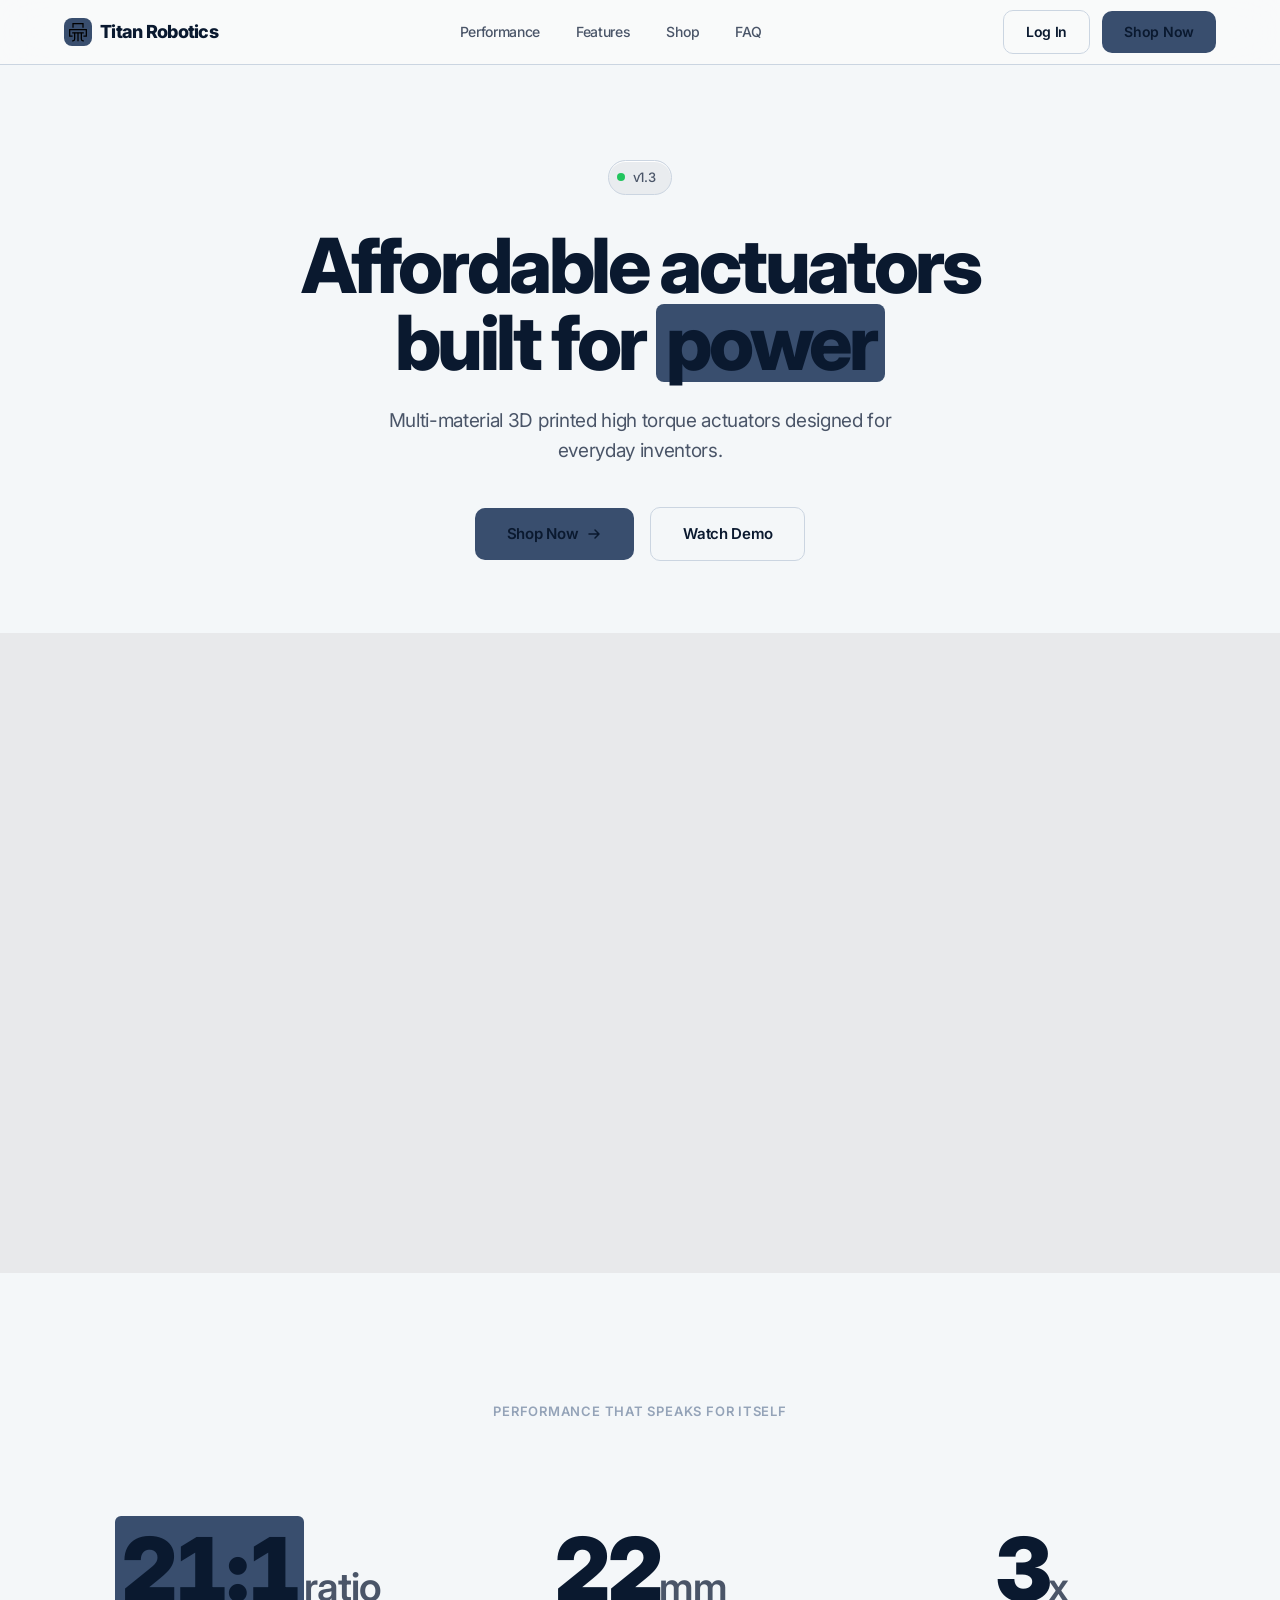
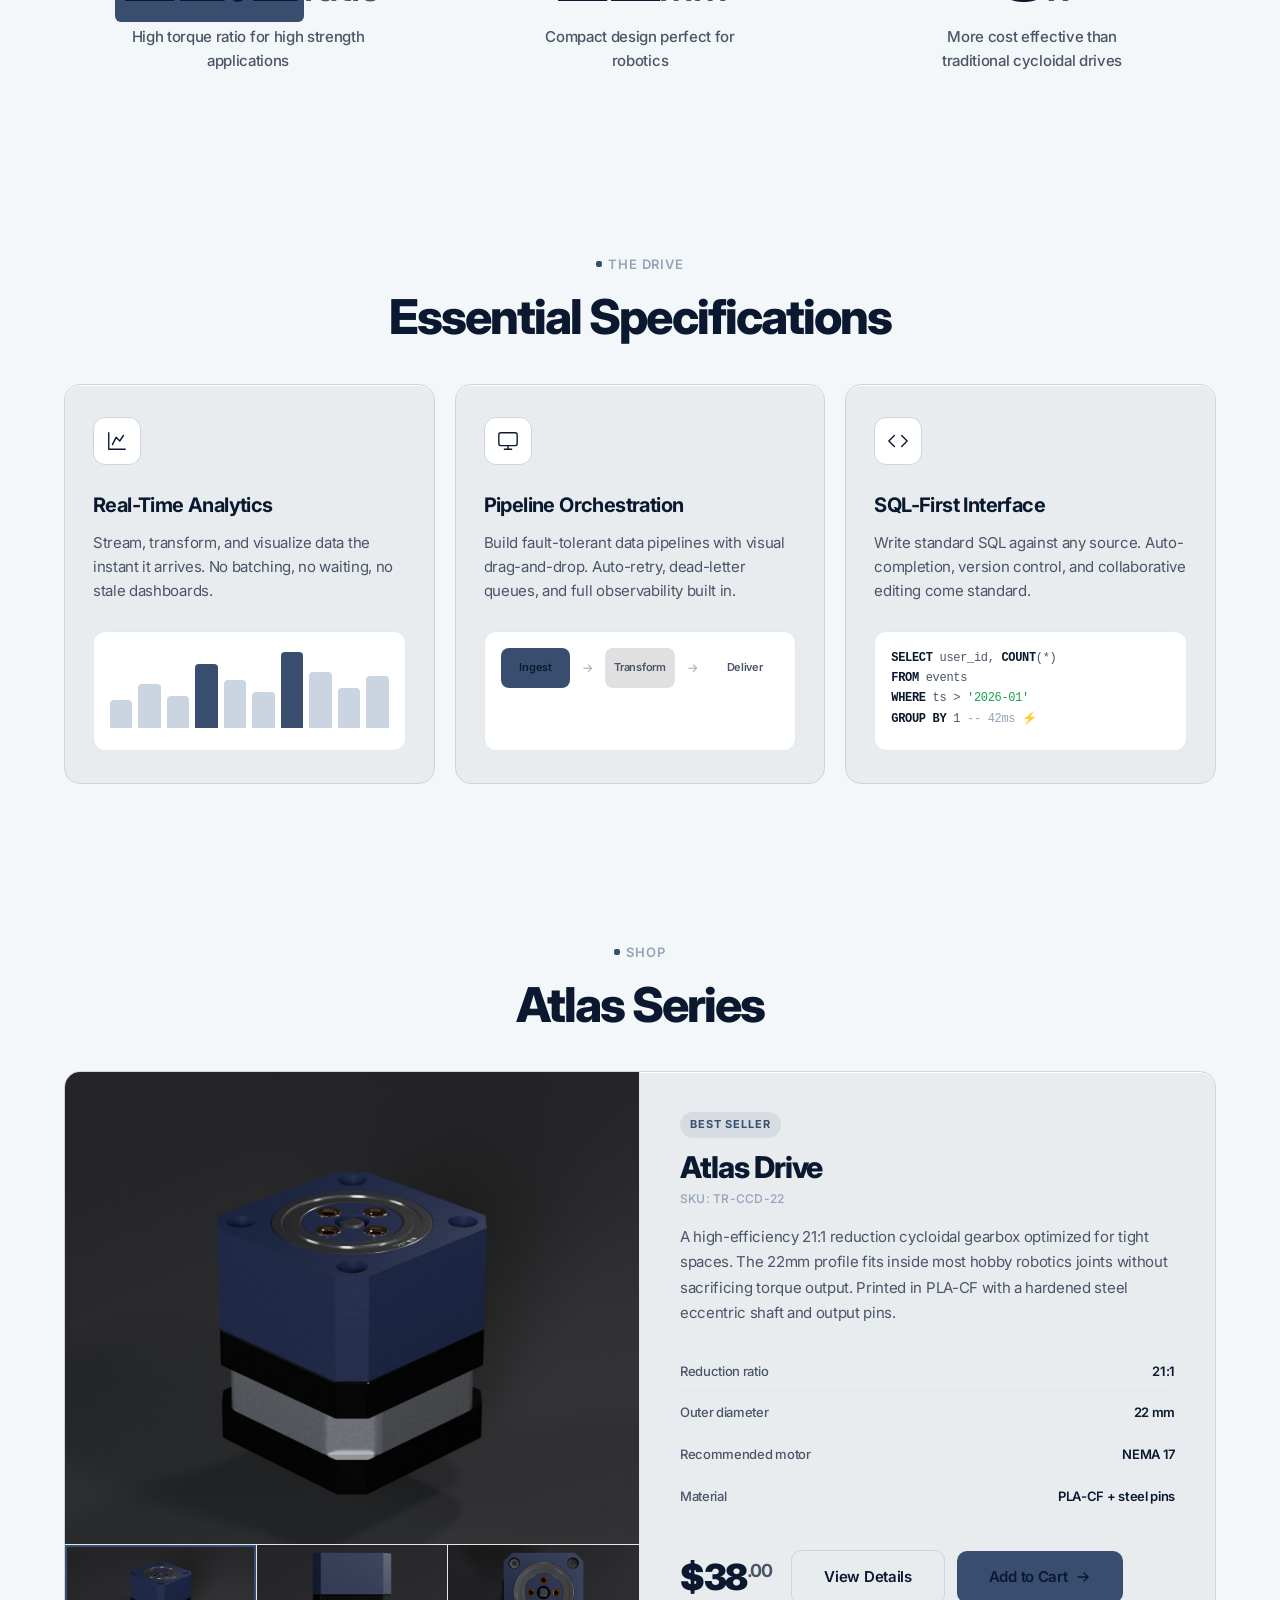
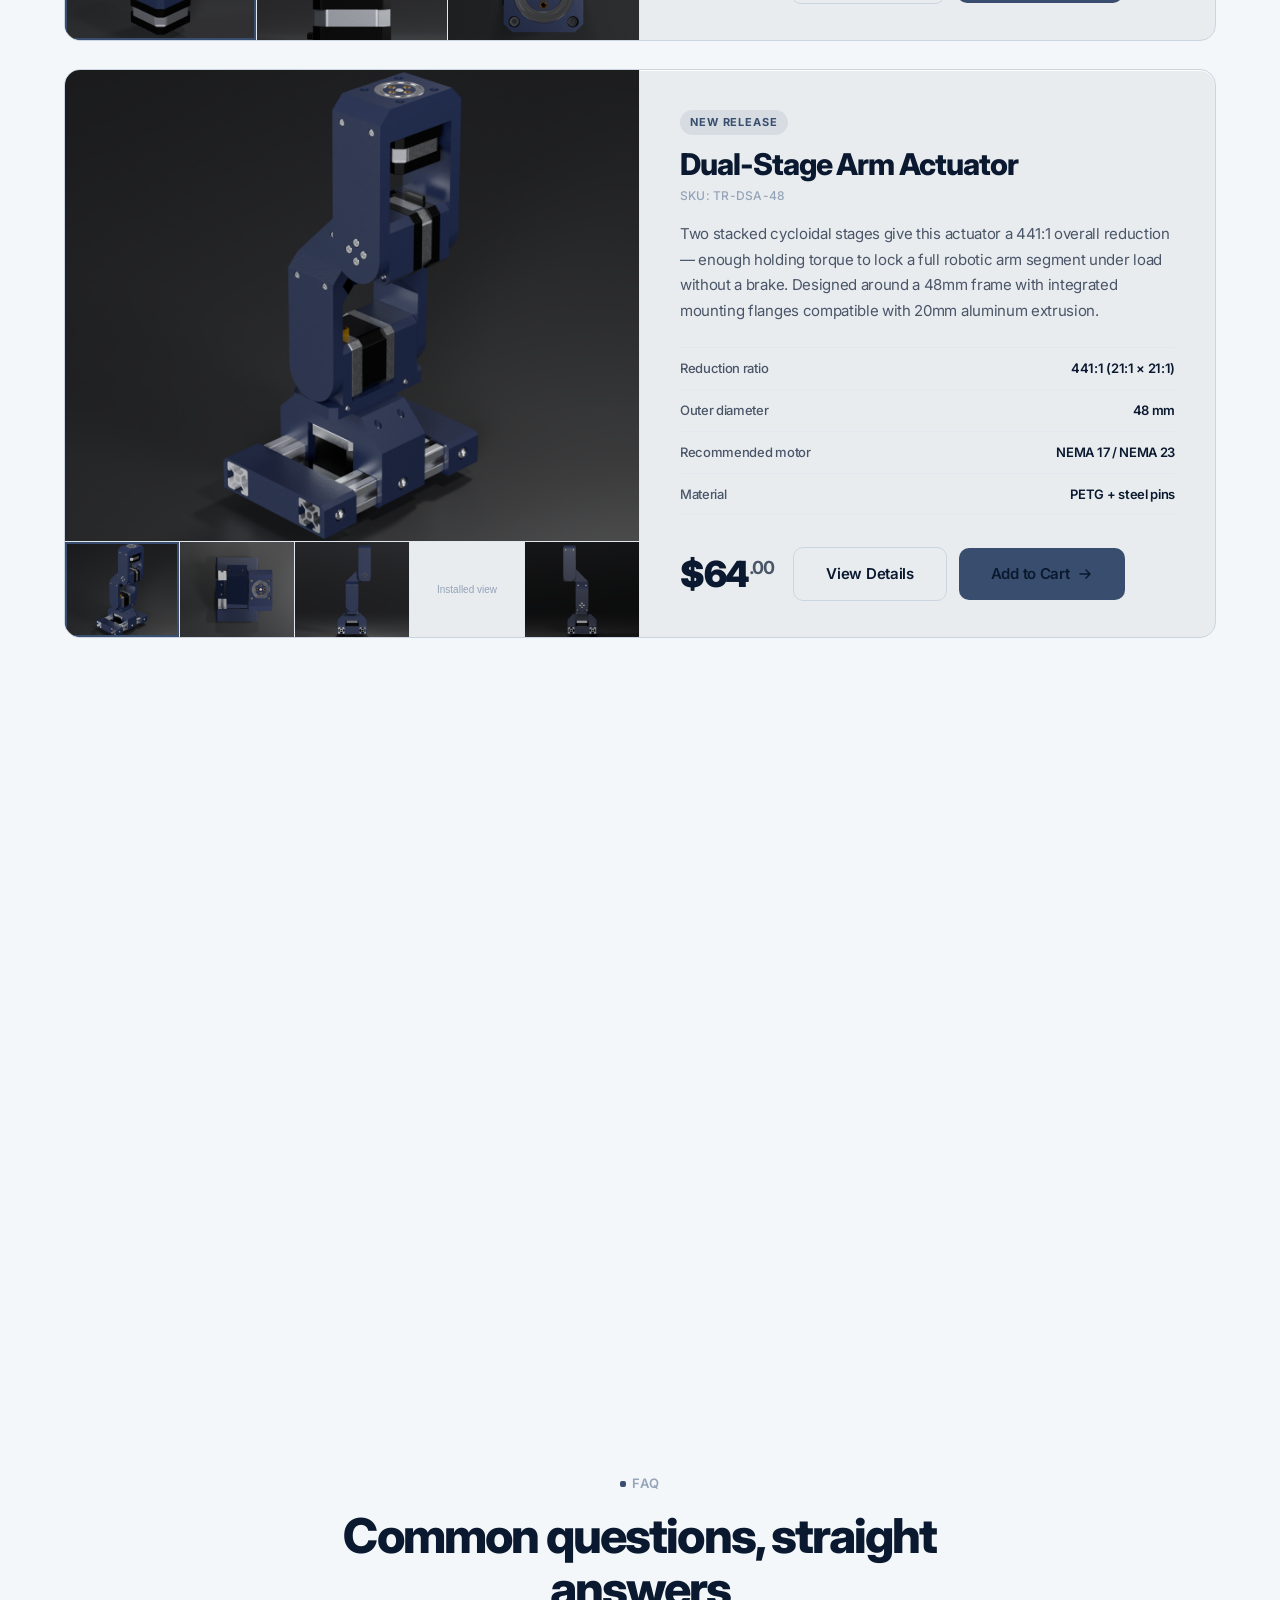
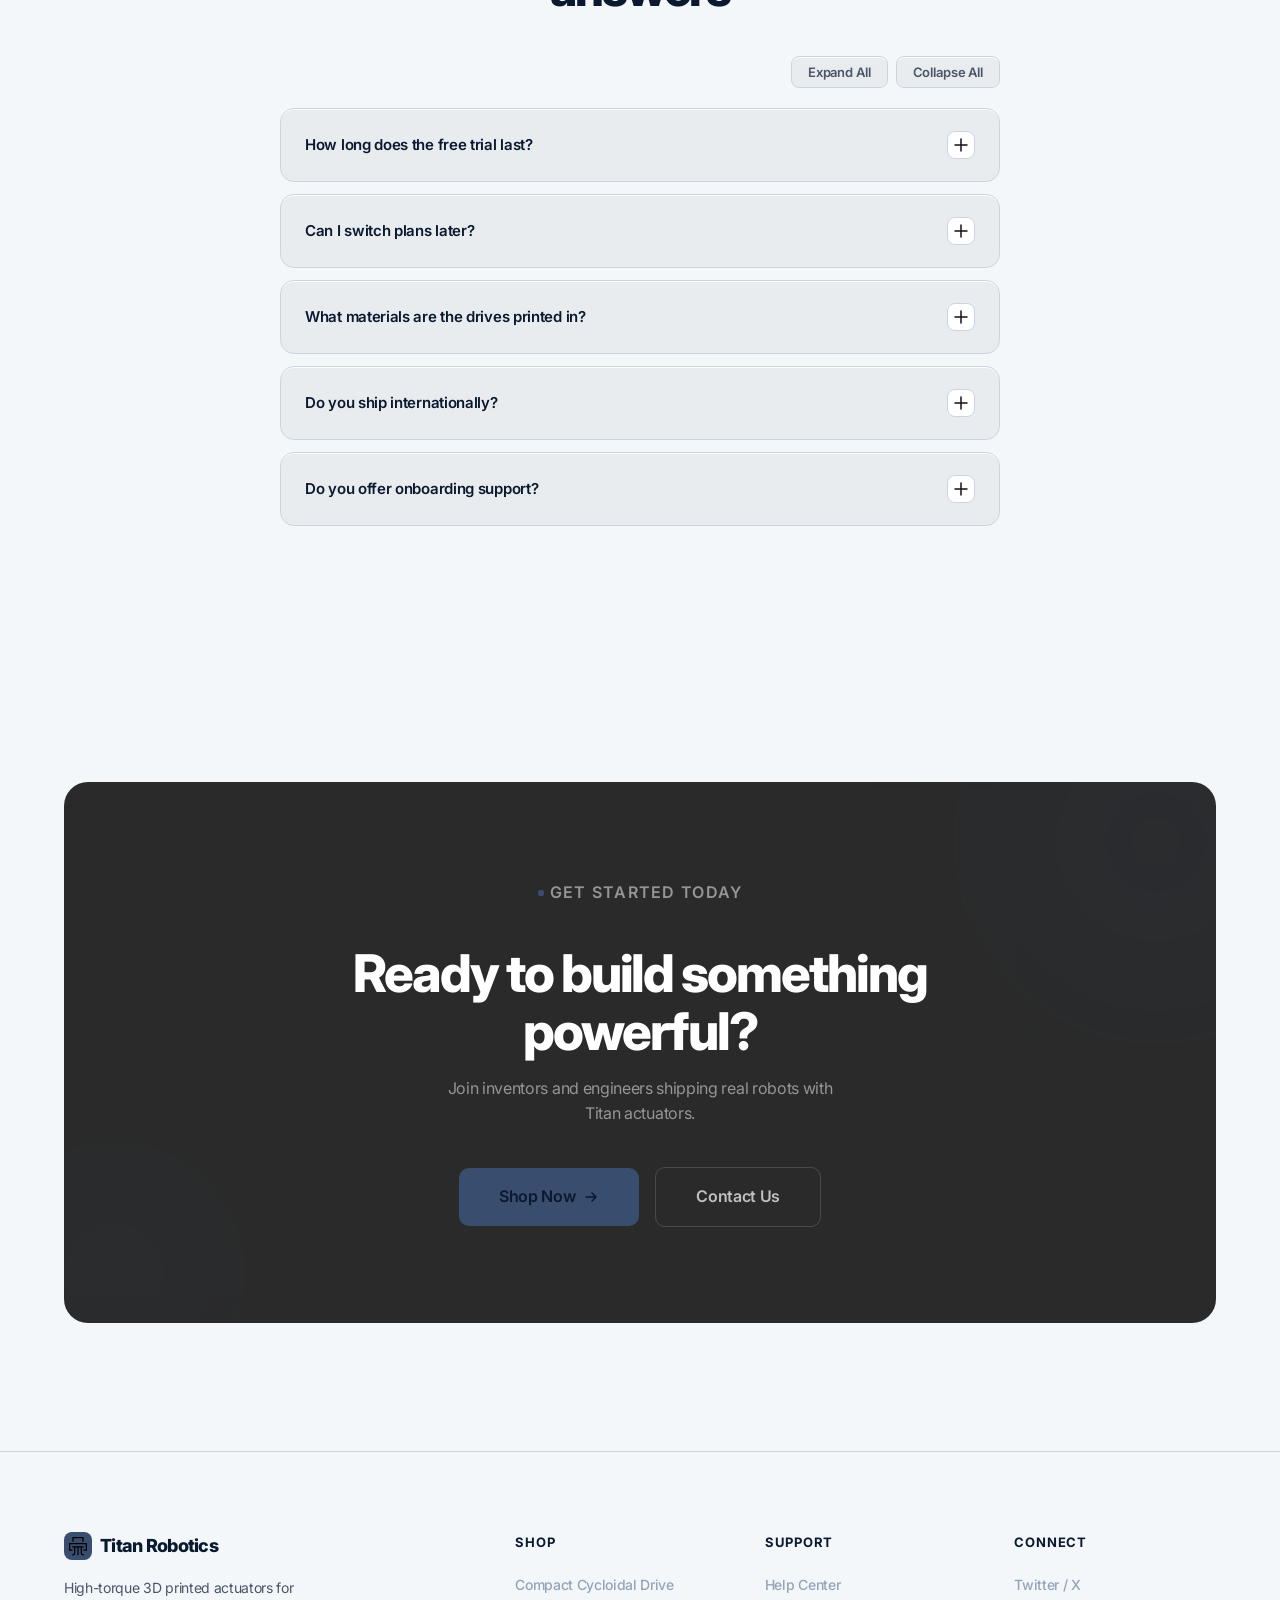
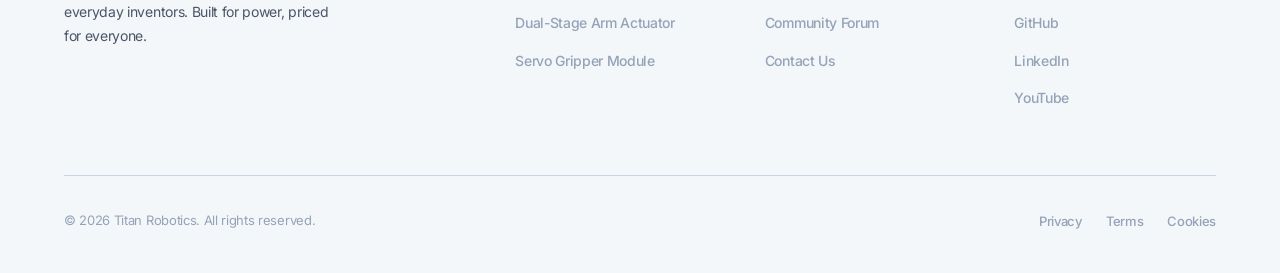
==== commit 8b50ba57: "Update index.html" ====
--- a/index.html
+++ b/index.html
@@ -175,24 +175,24 @@
             <div class="product-card card reveal">
                 <div class="product-gallery">
                     <div class="product-main-image">
-                        <img src="images/product2-main.jpg" alt="Dual-Stage Arm Actuator" onerror="this.parentElement.classList.add('img-placeholder')">
+                        <img src="images/product2-main.png" alt="Dual-Stage Arm Actuator" onerror="this.parentElement.classList.add('img-placeholder')">
                     </div>
                     <!-- 5-photo thumbnail row — scrolls horizontally on small screens -->
                     <div class="product-thumbnails product-thumbnails--five">
                         <button class="thumb active" data-src="images/product2-main.jpg" aria-label="Front view">
-                            <img src="images/product2-main.jpg" alt="Front view" onerror="this.parentElement.classList.add('img-placeholder')">
+                            <img src="images/product2-main.png" alt="Front view" onerror="this.parentElement.classList.add('img-placeholder')">
                         </button>
                         <button class="thumb" data-src="images/product2-b.jpg" aria-label="Side view">
-                            <img src="images/product2-b.jpg" alt="Side view" onerror="this.parentElement.classList.add('img-placeholder')">
+                            <img src="images/product2-b.png" alt="Side view" onerror="this.parentElement.classList.add('img-placeholder')">
                         </button>
                         <button class="thumb" data-src="images/product2-c.jpg" aria-label="Exploded view">
-                            <img src="images/product2-c.jpg" alt="Exploded view" onerror="this.parentElement.classList.add('img-placeholder')">
+                            <img src="images/product2-c.png" alt="Exploded view" onerror="this.parentElement.classList.add('img-placeholder')">
                         </button>
                         <button class="thumb" data-src="images/product2-d.jpg" aria-label="Installed view">
-                            <img src="images/product2-d.jpg" alt="Installed view" onerror="this.parentElement.classList.add('img-placeholder')">
+                            <img src="images/product2-d.jng" alt="Installed view" onerror="this.parentElement.classList.add('img-placeholder')">
                         </button>
                         <button class="thumb" data-src="images/product2-e.jpg" aria-label="Detail view">
-                            <img src="images/product2-e.jpg" alt="Detail view" onerror="this.parentElement.classList.add('img-placeholder')">
+                            <img src="images/product2-e.png" alt="Detail view" onerror="this.parentElement.classList.add('img-placeholder')">
                         </button>
                     </div>
                 </div>
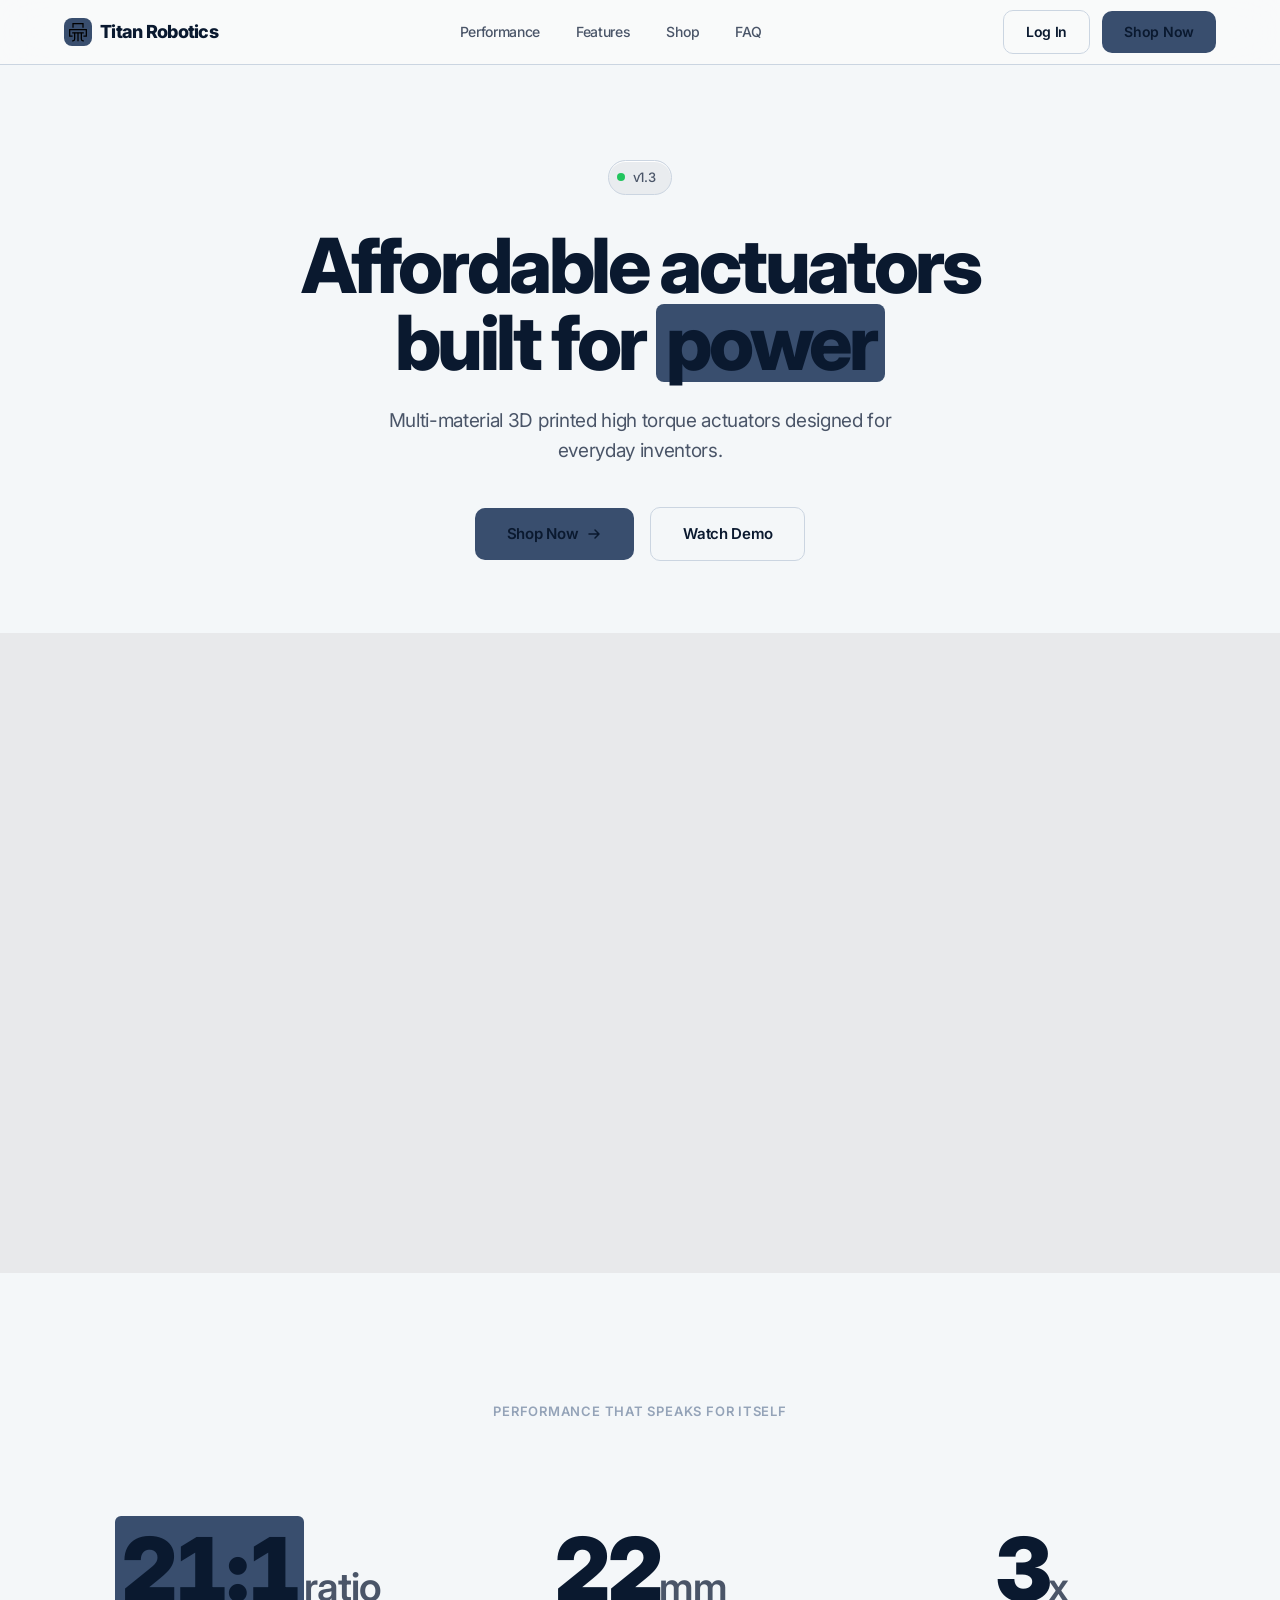
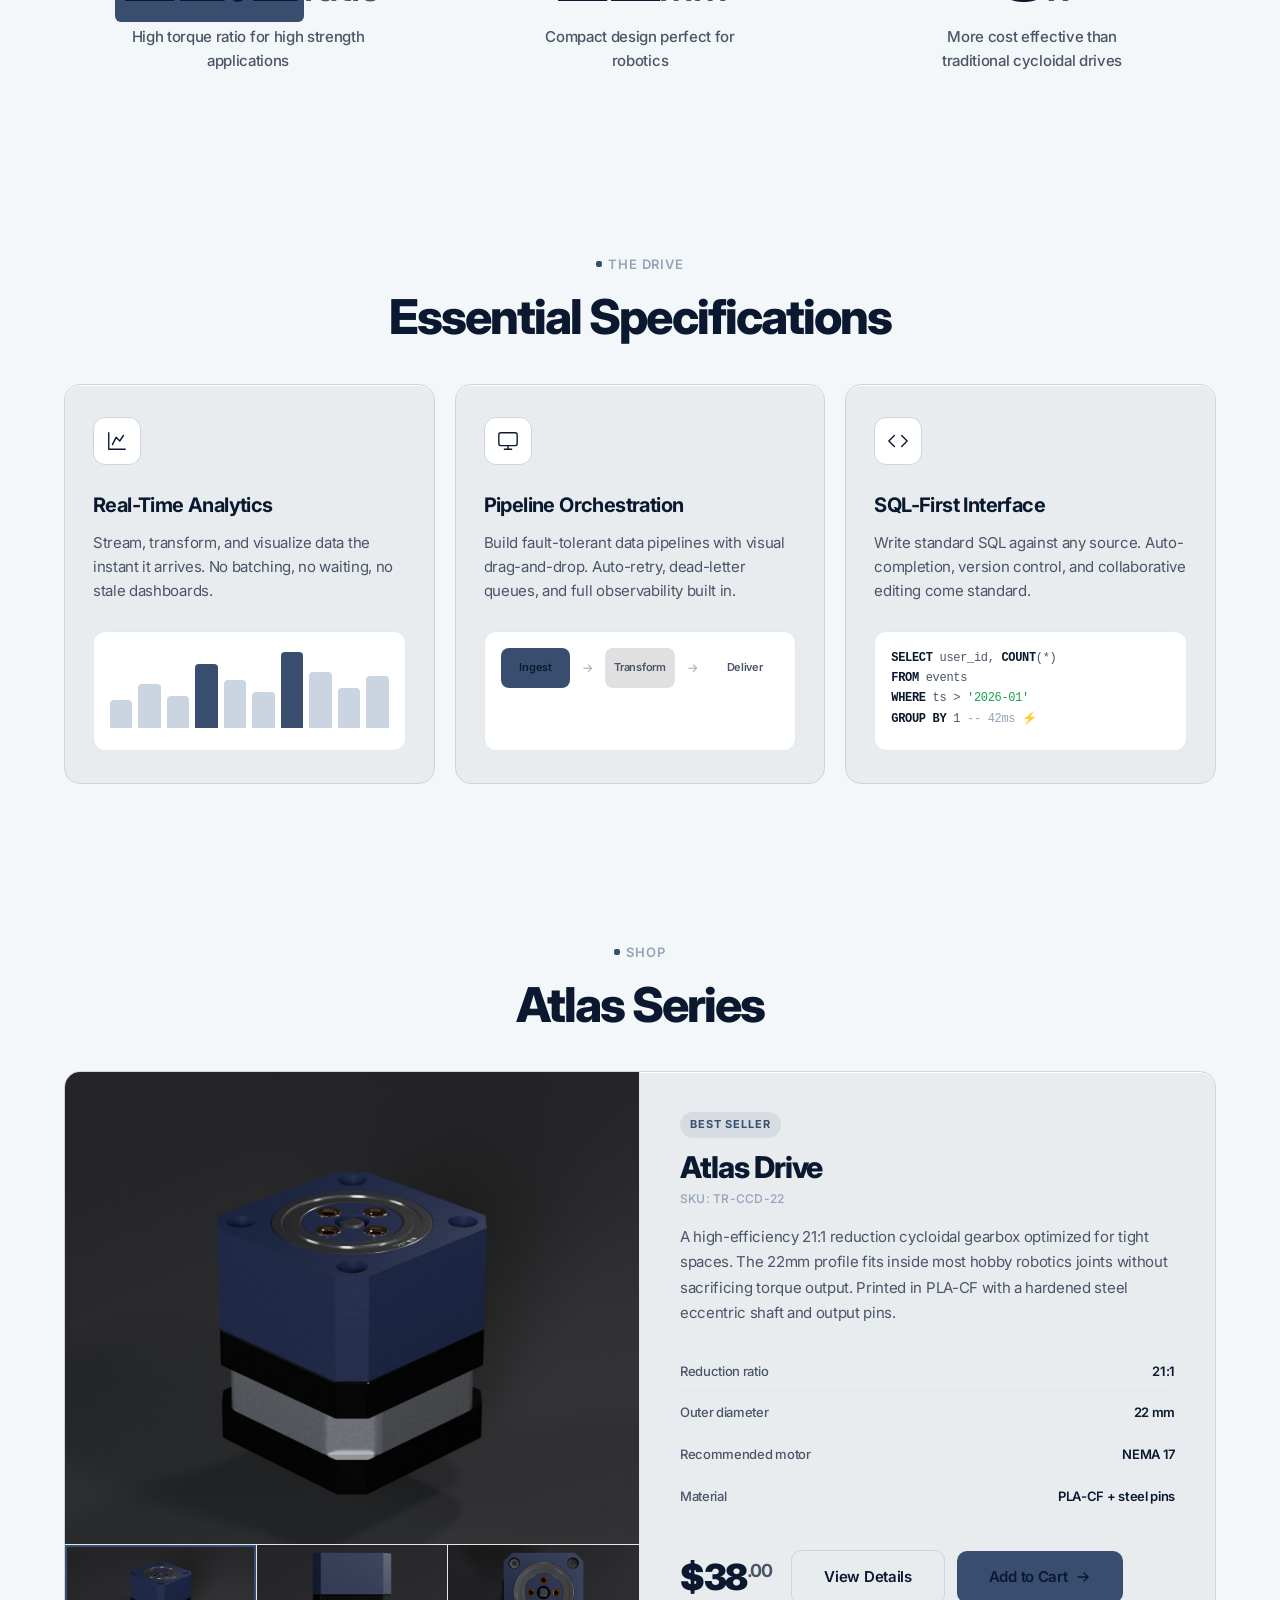
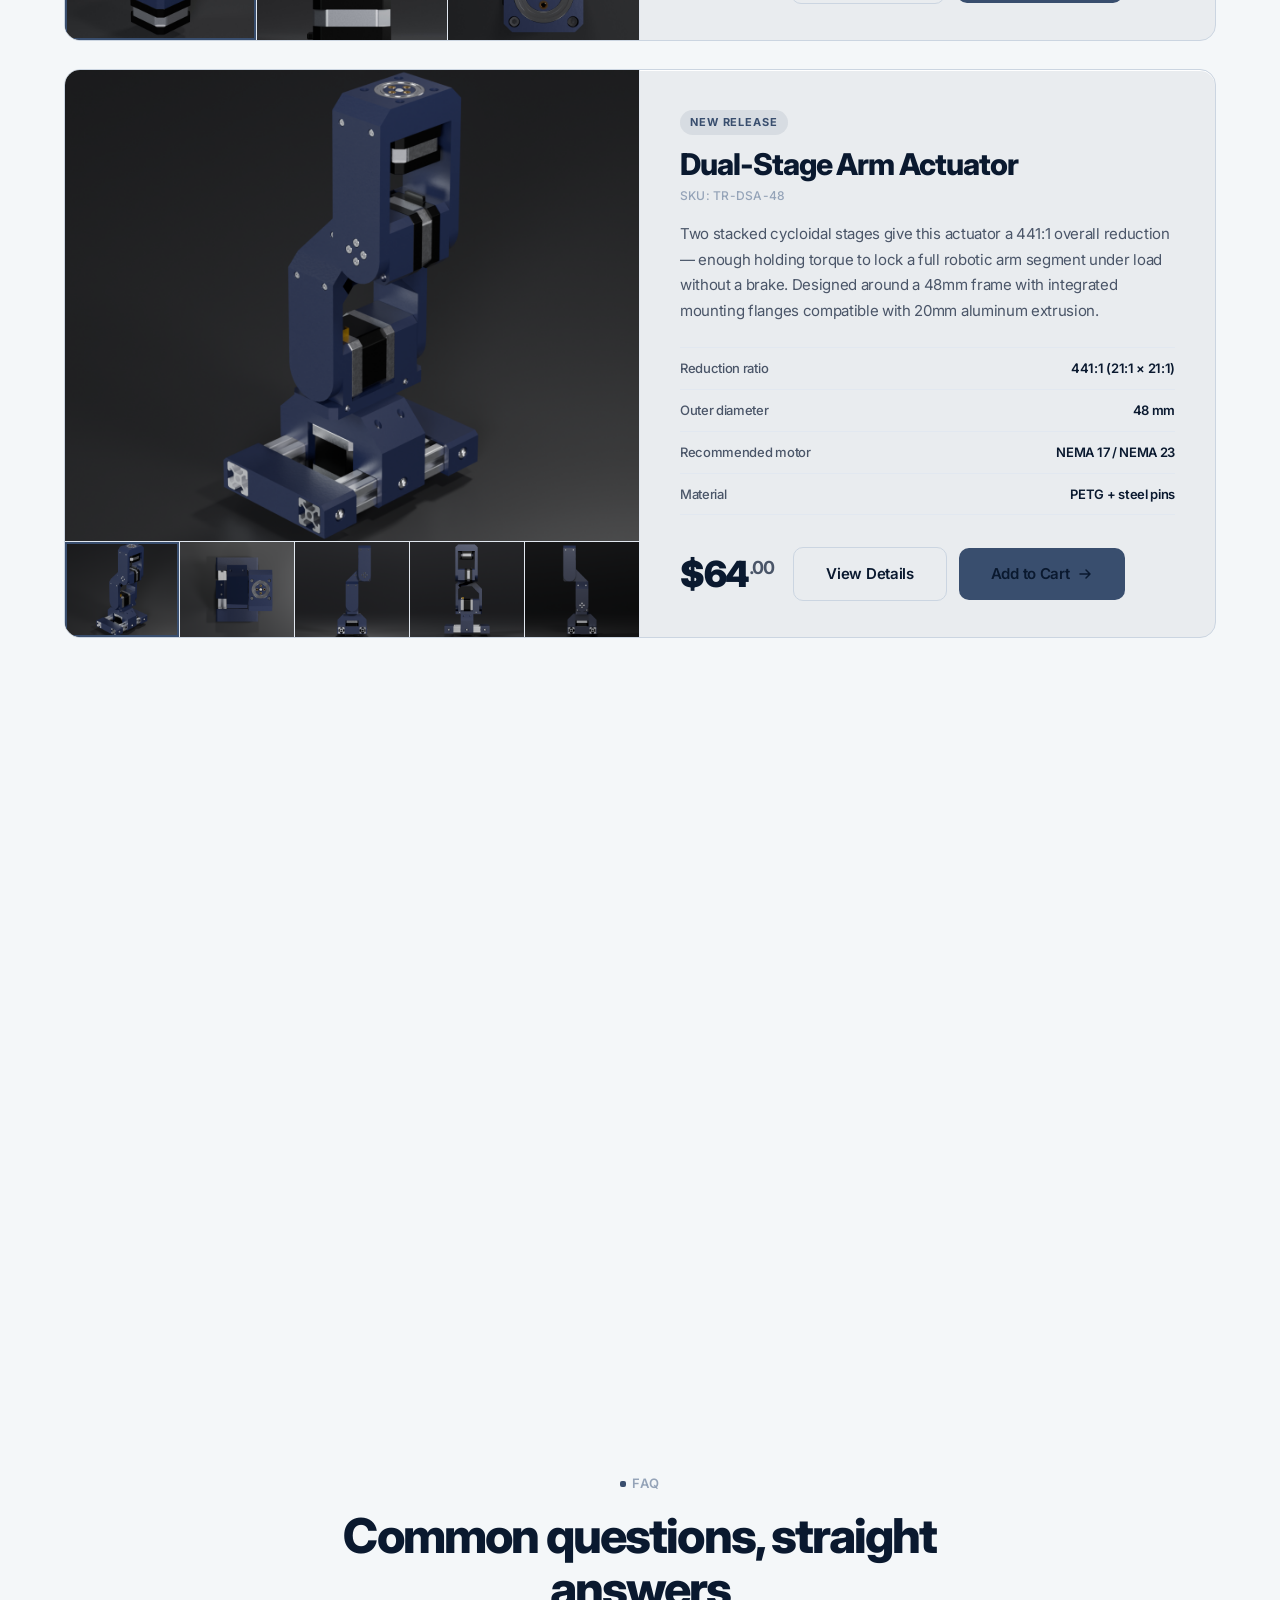
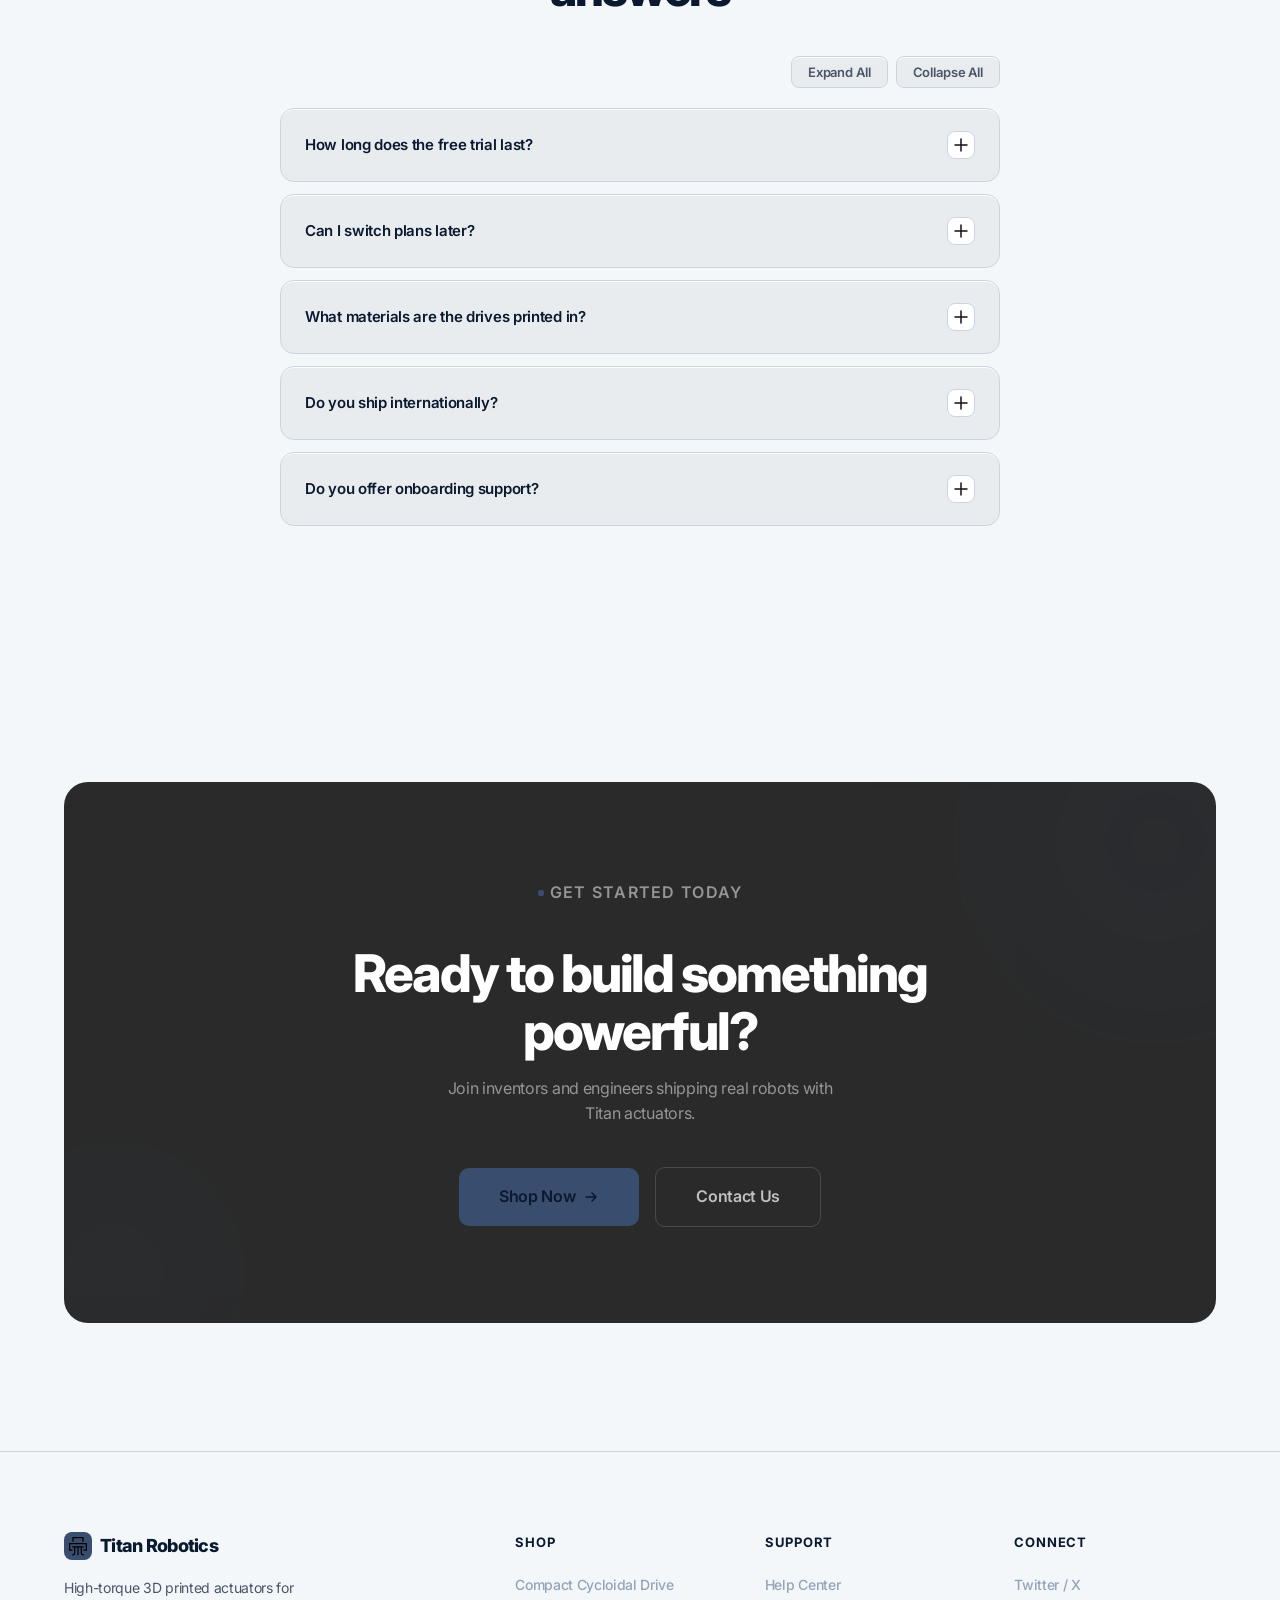
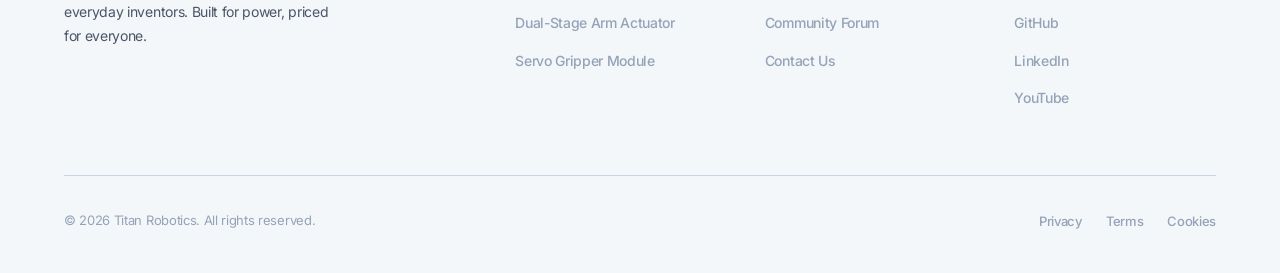
==== commit 0dc153a0: "Update index.html" ====
--- a/index.html
+++ b/index.html
@@ -189,7 +189,7 @@
                             <img src="images/product2-c.png" alt="Exploded view" onerror="this.parentElement.classList.add('img-placeholder')">
                         </button>
                         <button class="thumb" data-src="images/product2-d.jpg" aria-label="Installed view">
-                            <img src="images/product2-d.jng" alt="Installed view" onerror="this.parentElement.classList.add('img-placeholder')">
+                            <img src="images/product2-d.png" alt="Installed view" onerror="this.parentElement.classList.add('img-placeholder')">
                         </button>
                         <button class="thumb" data-src="images/product2-e.jpg" aria-label="Detail view">
                             <img src="images/product2-e.png" alt="Detail view" onerror="this.parentElement.classList.add('img-placeholder')">
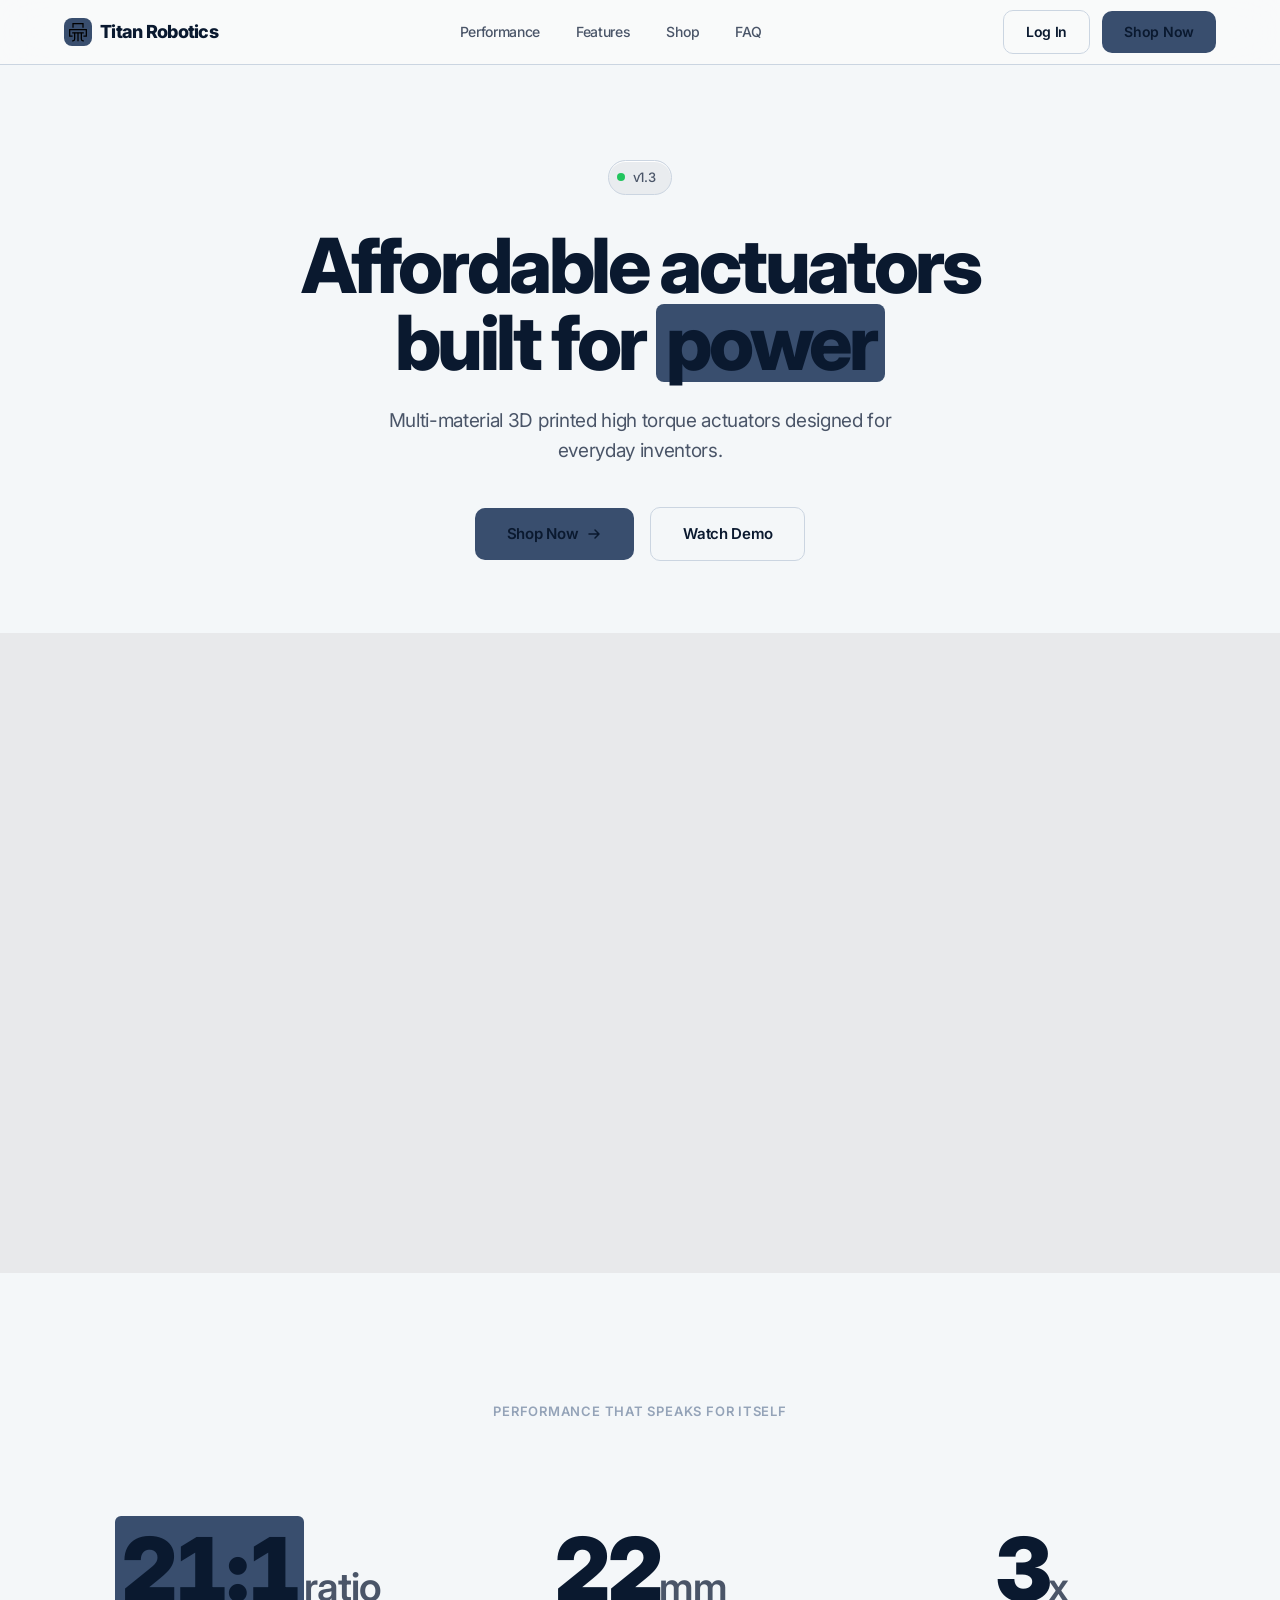
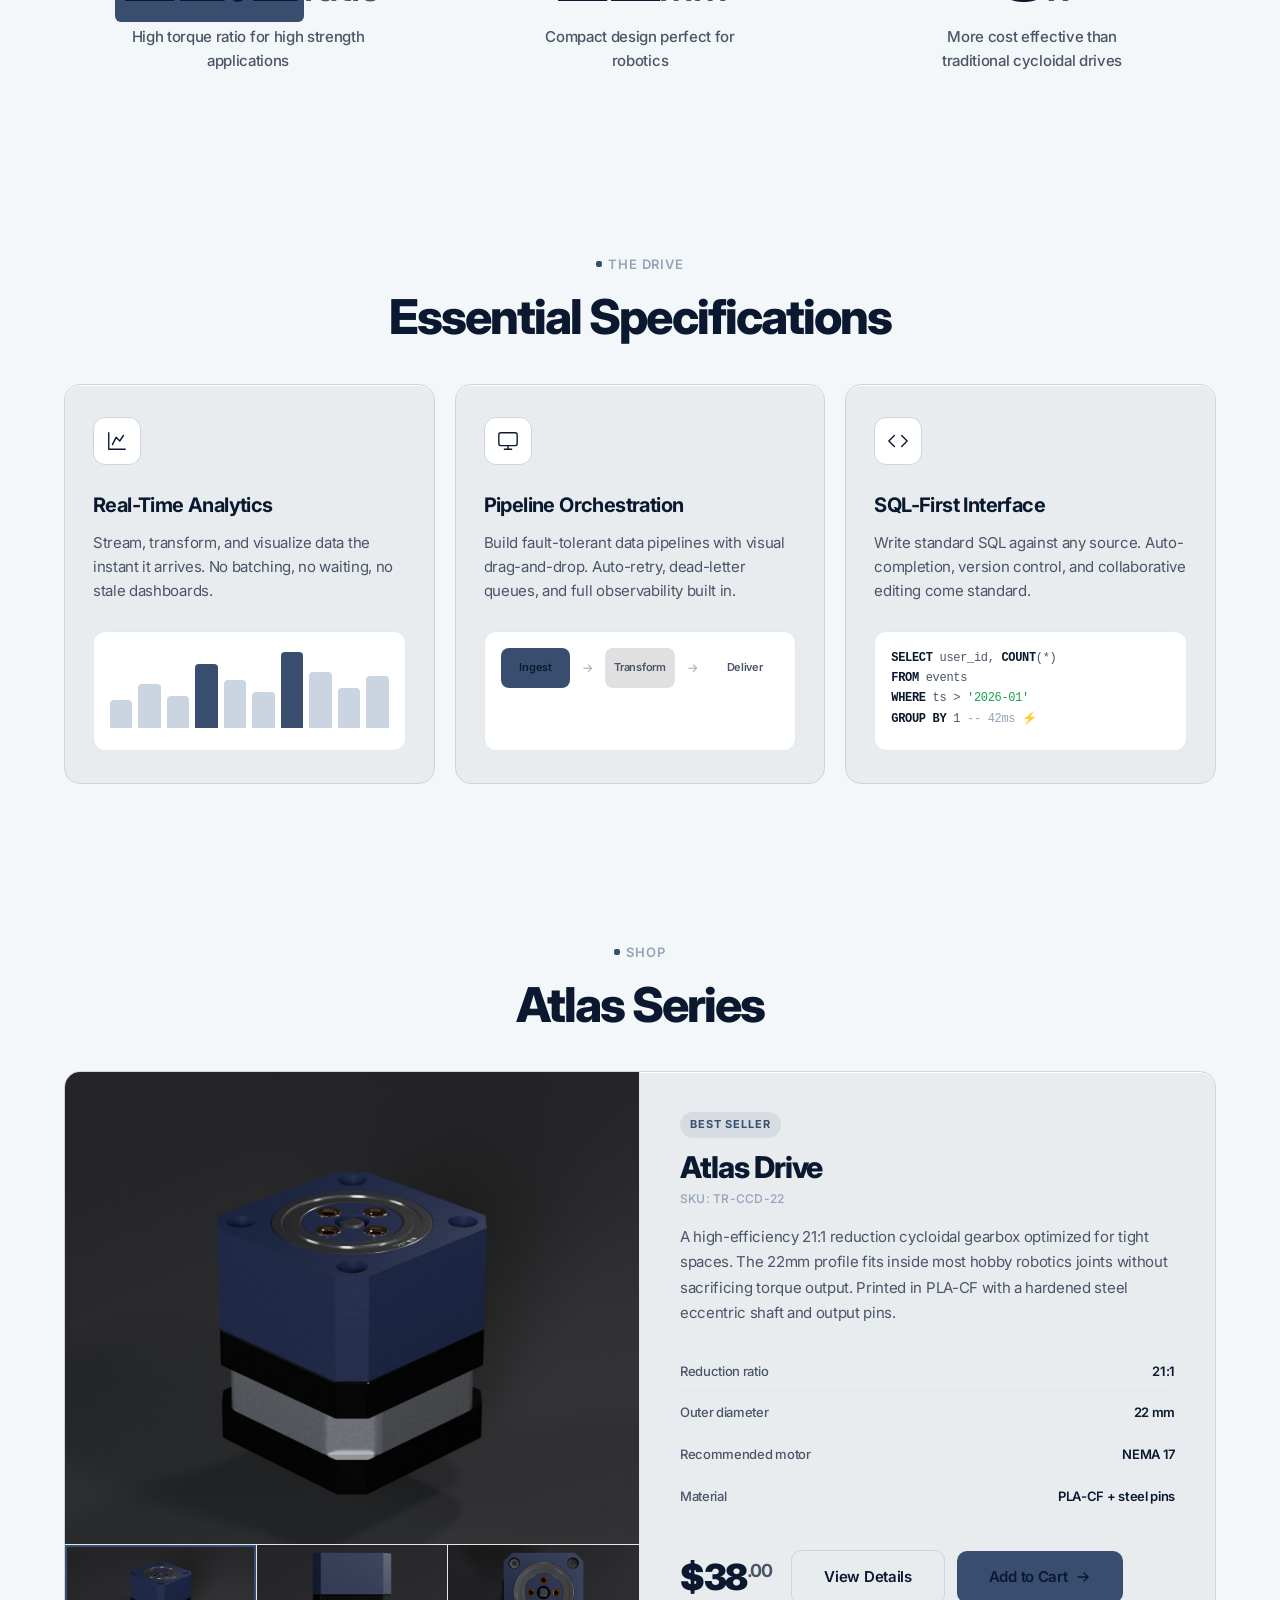
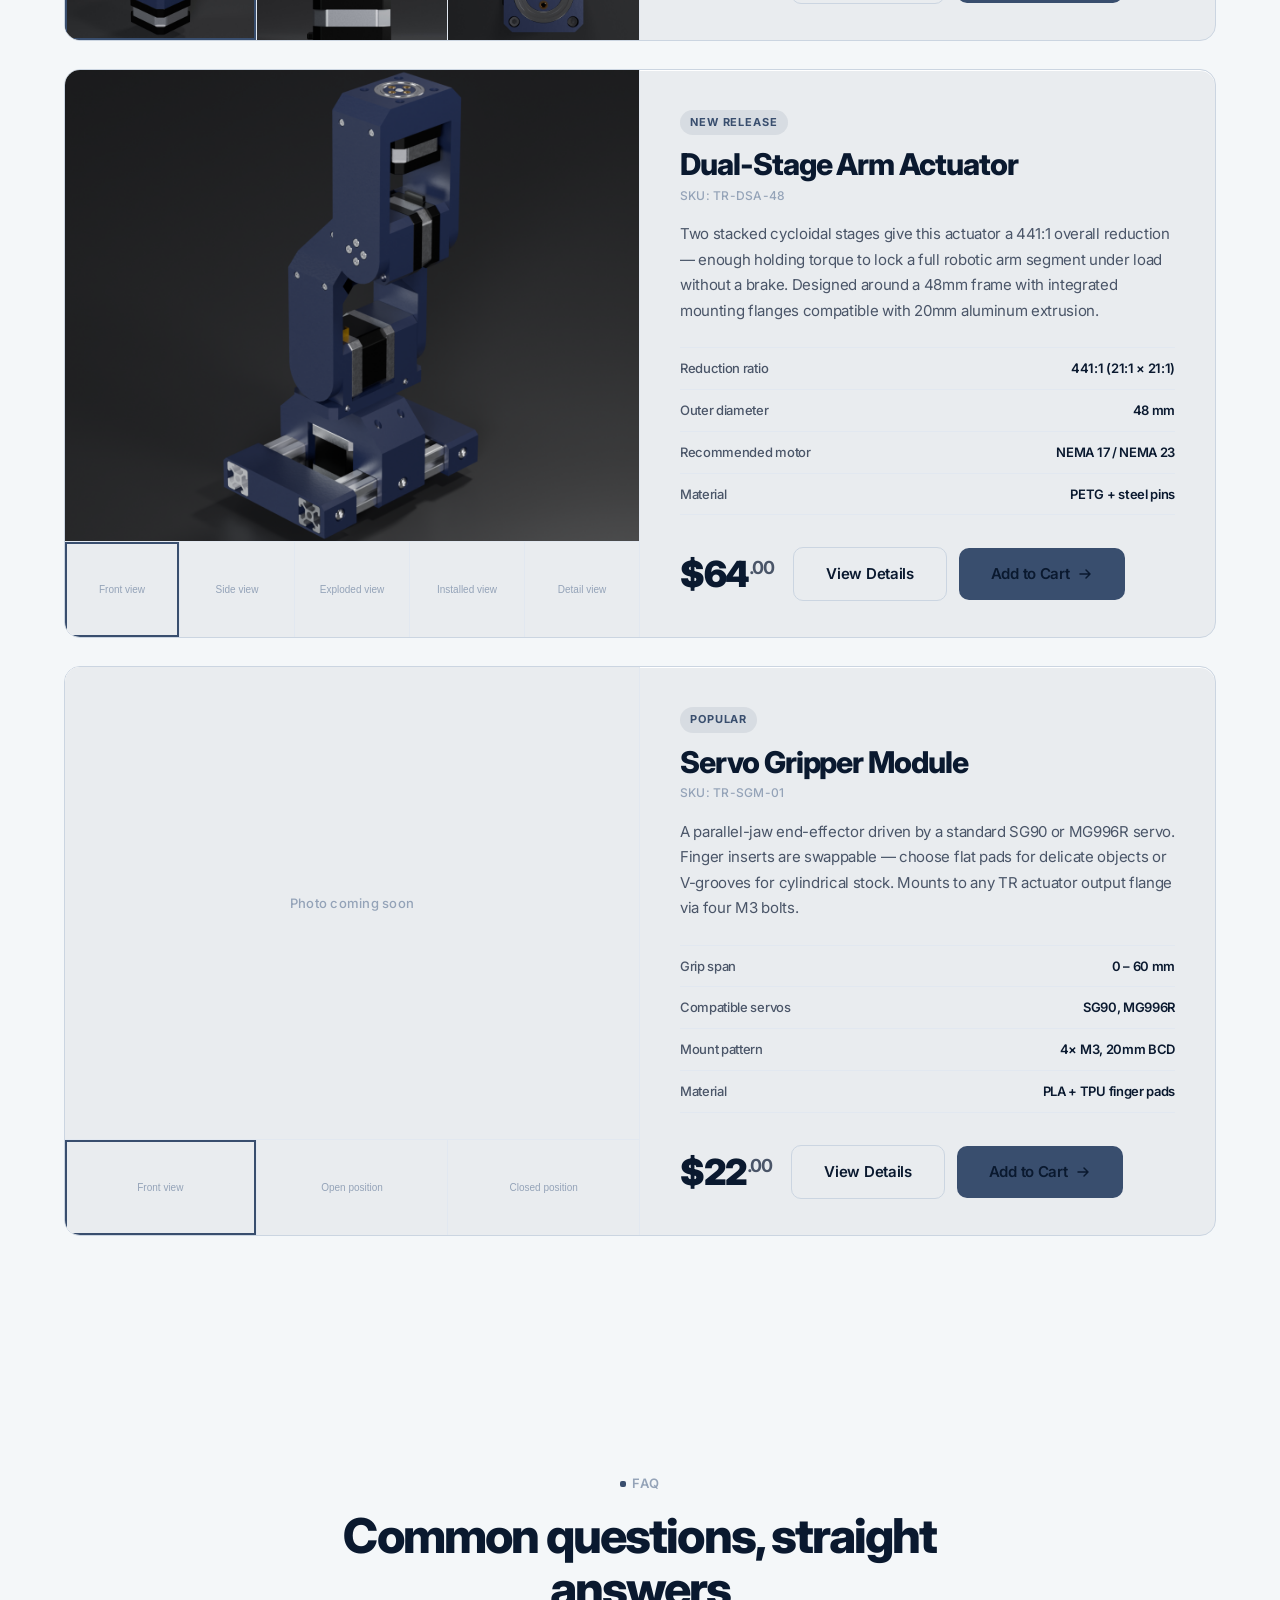
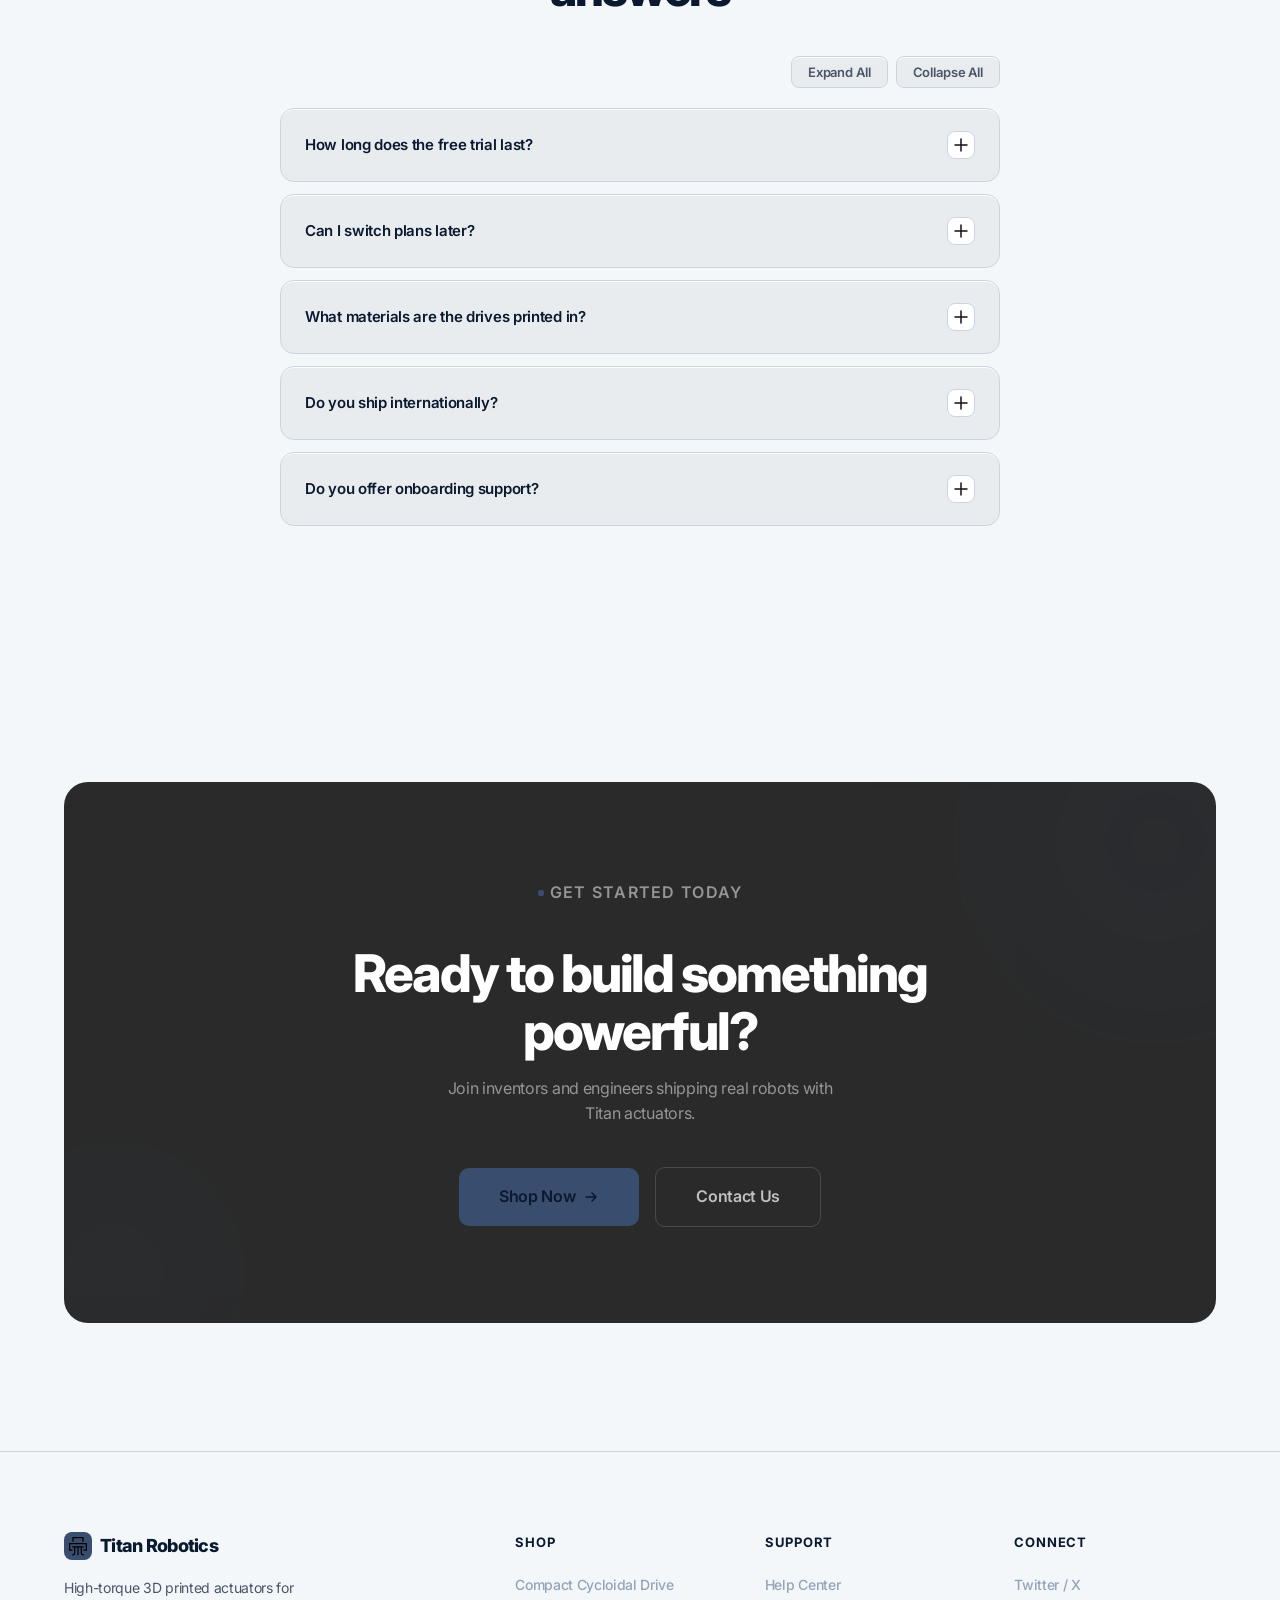
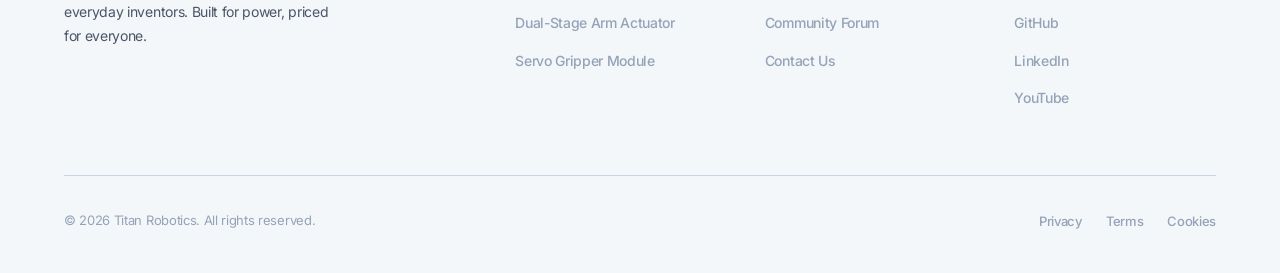
==== commit 31a1003f: "Update index.html" ====
--- a/index.html
+++ b/index.html
@@ -180,19 +180,19 @@
                     <!-- 5-photo thumbnail row — scrolls horizontally on small screens -->
                     <div class="product-thumbnails product-thumbnails--five">
                         <button class="thumb active" data-src="images/product2-main.jpg" aria-label="Front view">
-                            <img src="images/product2-main.png" alt="Front view" onerror="this.parentElement.classList.add('img-placeholder')">
+                            <img src="images/product2-main.jpg" alt="Front view" onerror="this.parentElement.classList.add('img-placeholder')">
                         </button>
                         <button class="thumb" data-src="images/product2-b.jpg" aria-label="Side view">
-                            <img src="images/product2-b.png" alt="Side view" onerror="this.parentElement.classList.add('img-placeholder')">
+                            <img src="images/product2-b.jpg" alt="Side view" onerror="this.parentElement.classList.add('img-placeholder')">
                         </button>
                         <button class="thumb" data-src="images/product2-c.jpg" aria-label="Exploded view">
-                            <img src="images/product2-c.png" alt="Exploded view" onerror="this.parentElement.classList.add('img-placeholder')">
+                            <img src="images/product2-c.jpg" alt="Exploded view" onerror="this.parentElement.classList.add('img-placeholder')">
                         </button>
                         <button class="thumb" data-src="images/product2-d.jpg" aria-label="Installed view">
-                            <img src="images/product2-d.png" alt="Installed view" onerror="this.parentElement.classList.add('img-placeholder')">
+                            <img src="images/product2-d.jpg" alt="Installed view" onerror="this.parentElement.classList.add('img-placeholder')">
                         </button>
                         <button class="thumb" data-src="images/product2-e.jpg" aria-label="Detail view">
-                            <img src="images/product2-e.png" alt="Detail view" onerror="this.parentElement.classList.add('img-placeholder')">
+                            <img src="images/product2-e.jpg" alt="Detail view" onerror="this.parentElement.classList.add('img-placeholder')">
                         </button>
                     </div>
                 </div>
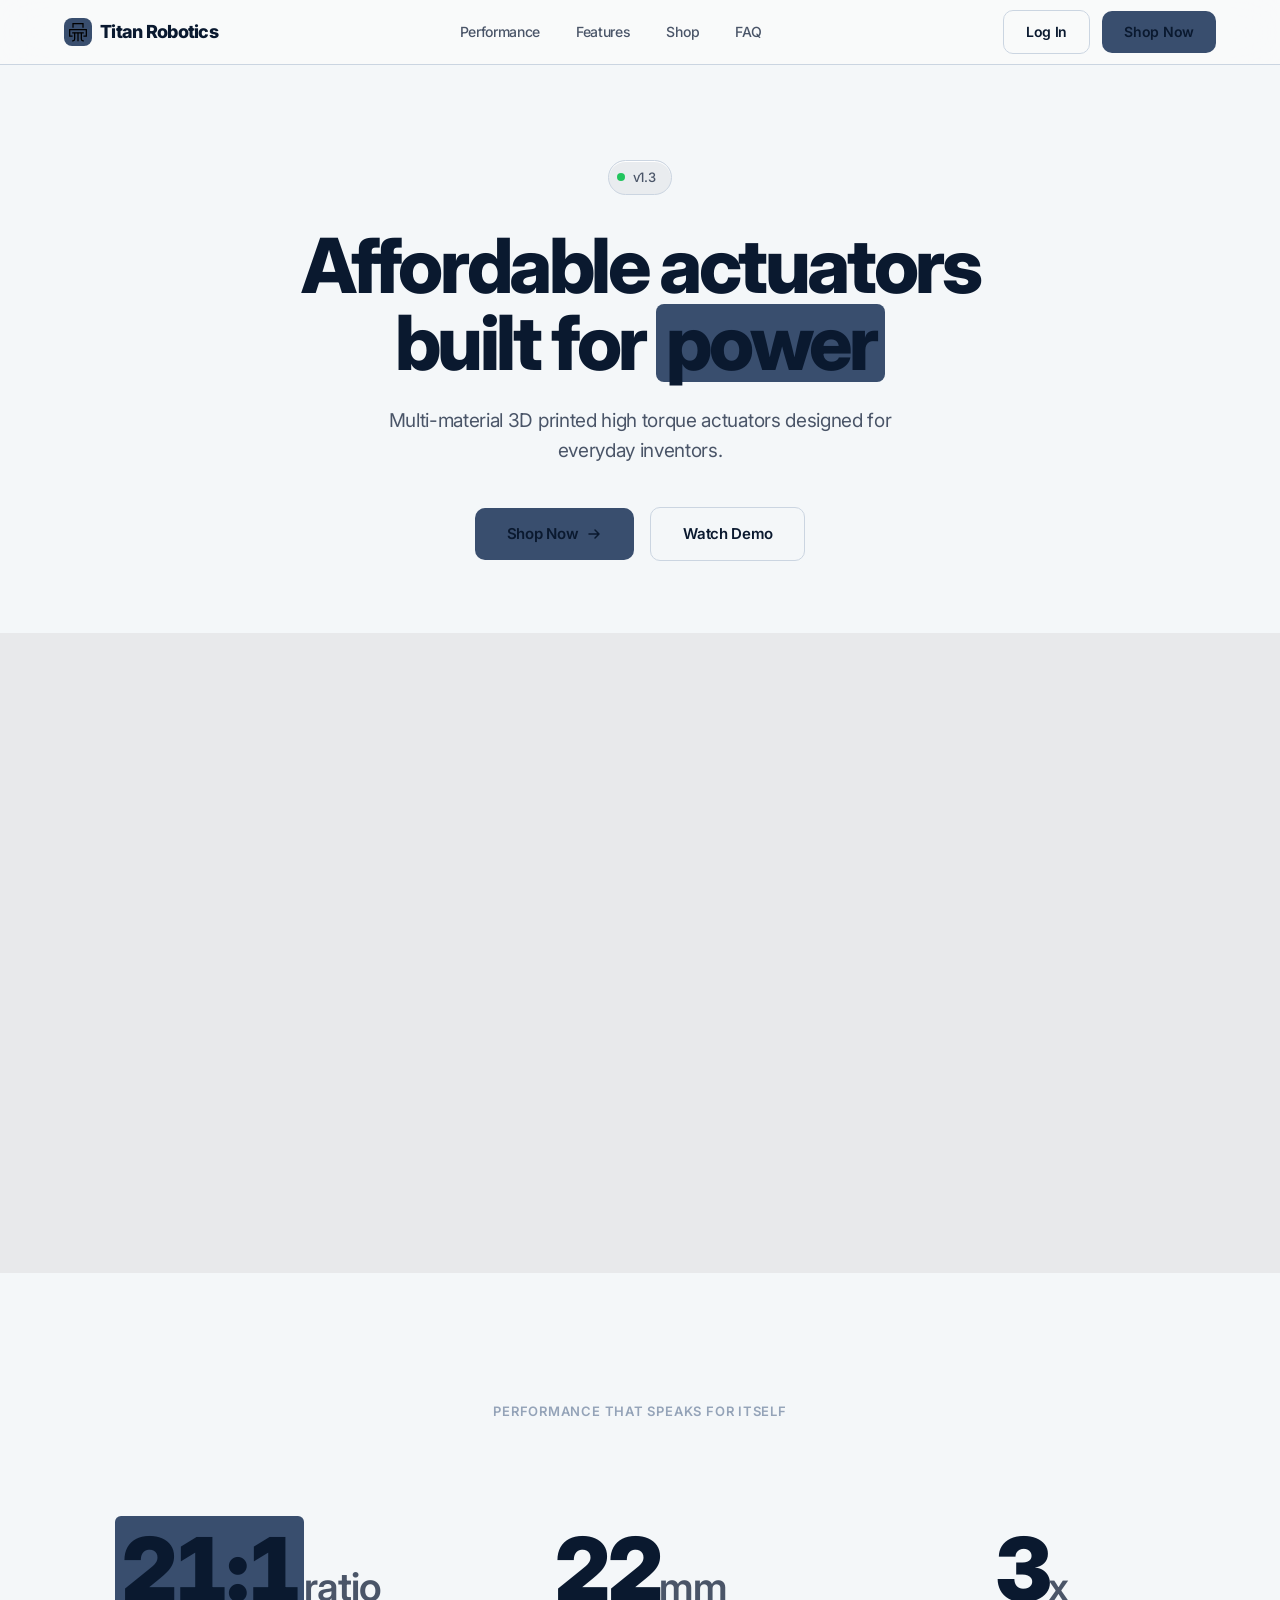
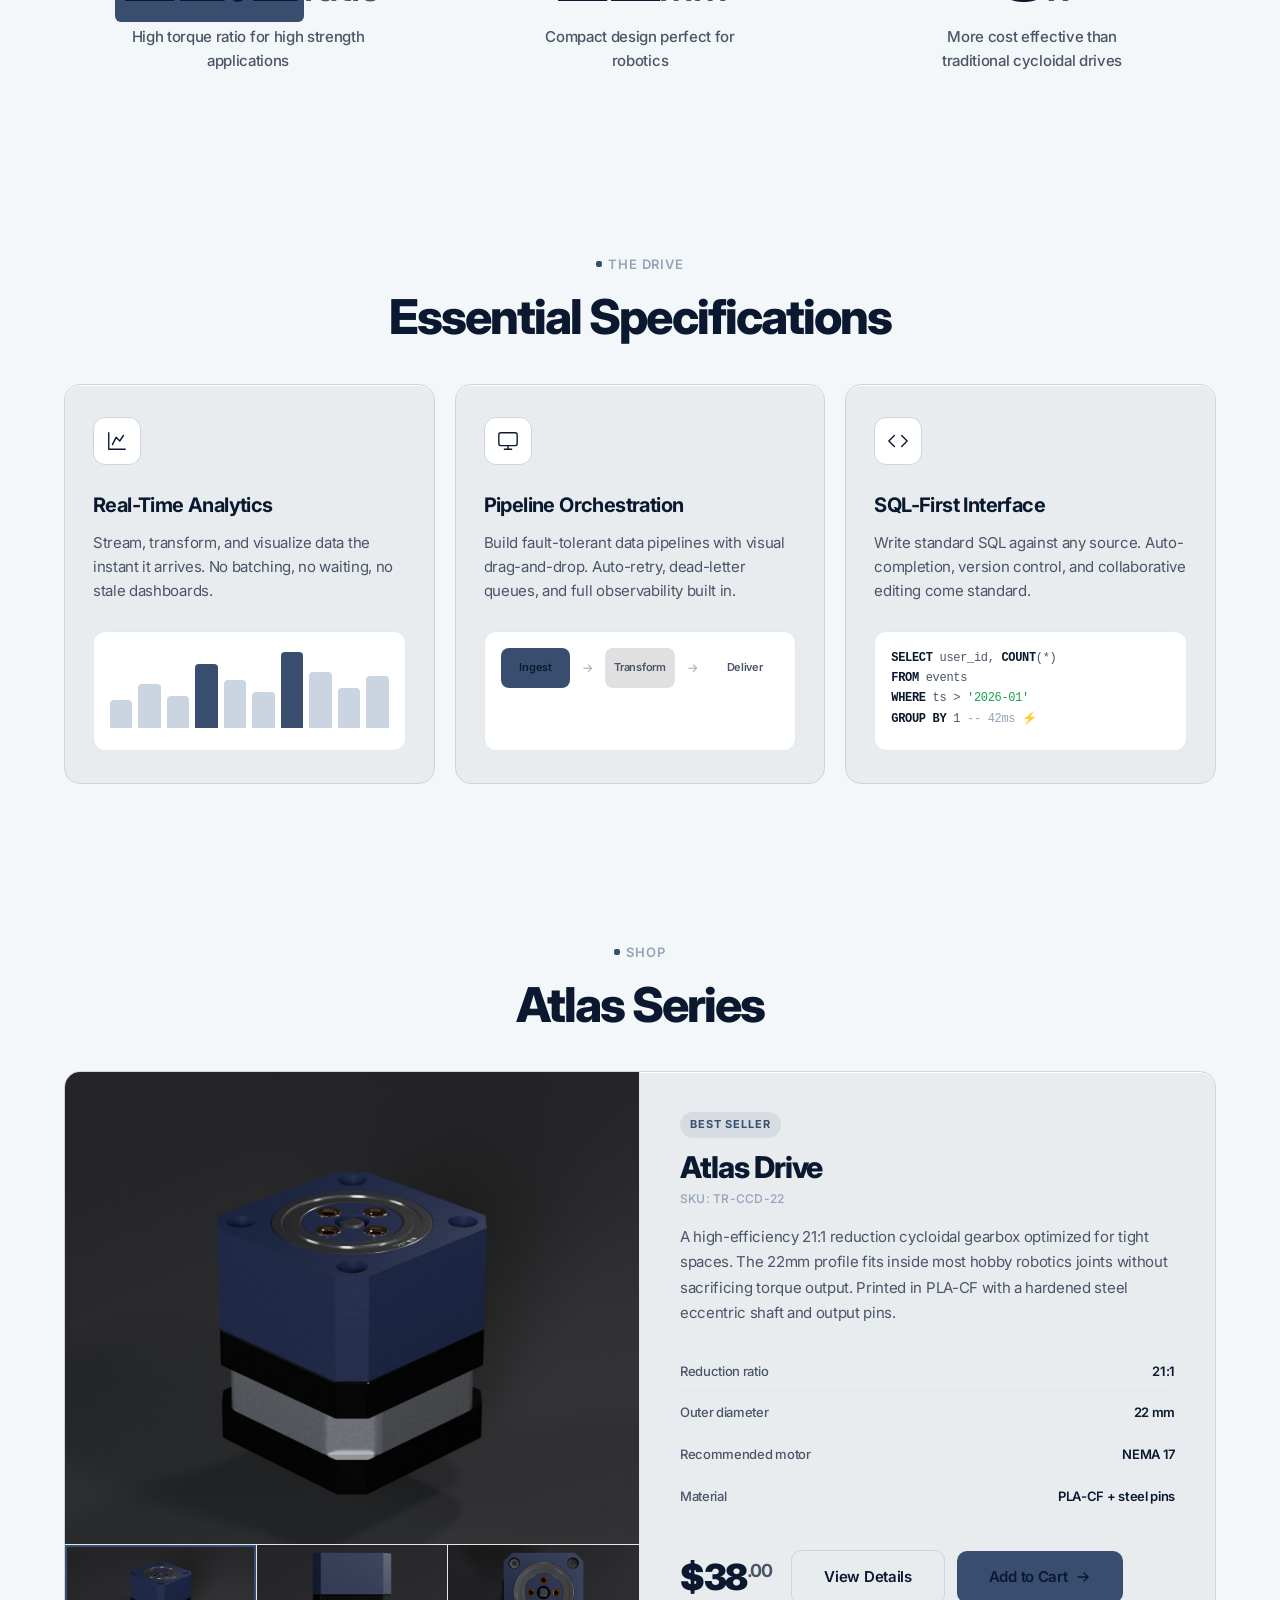
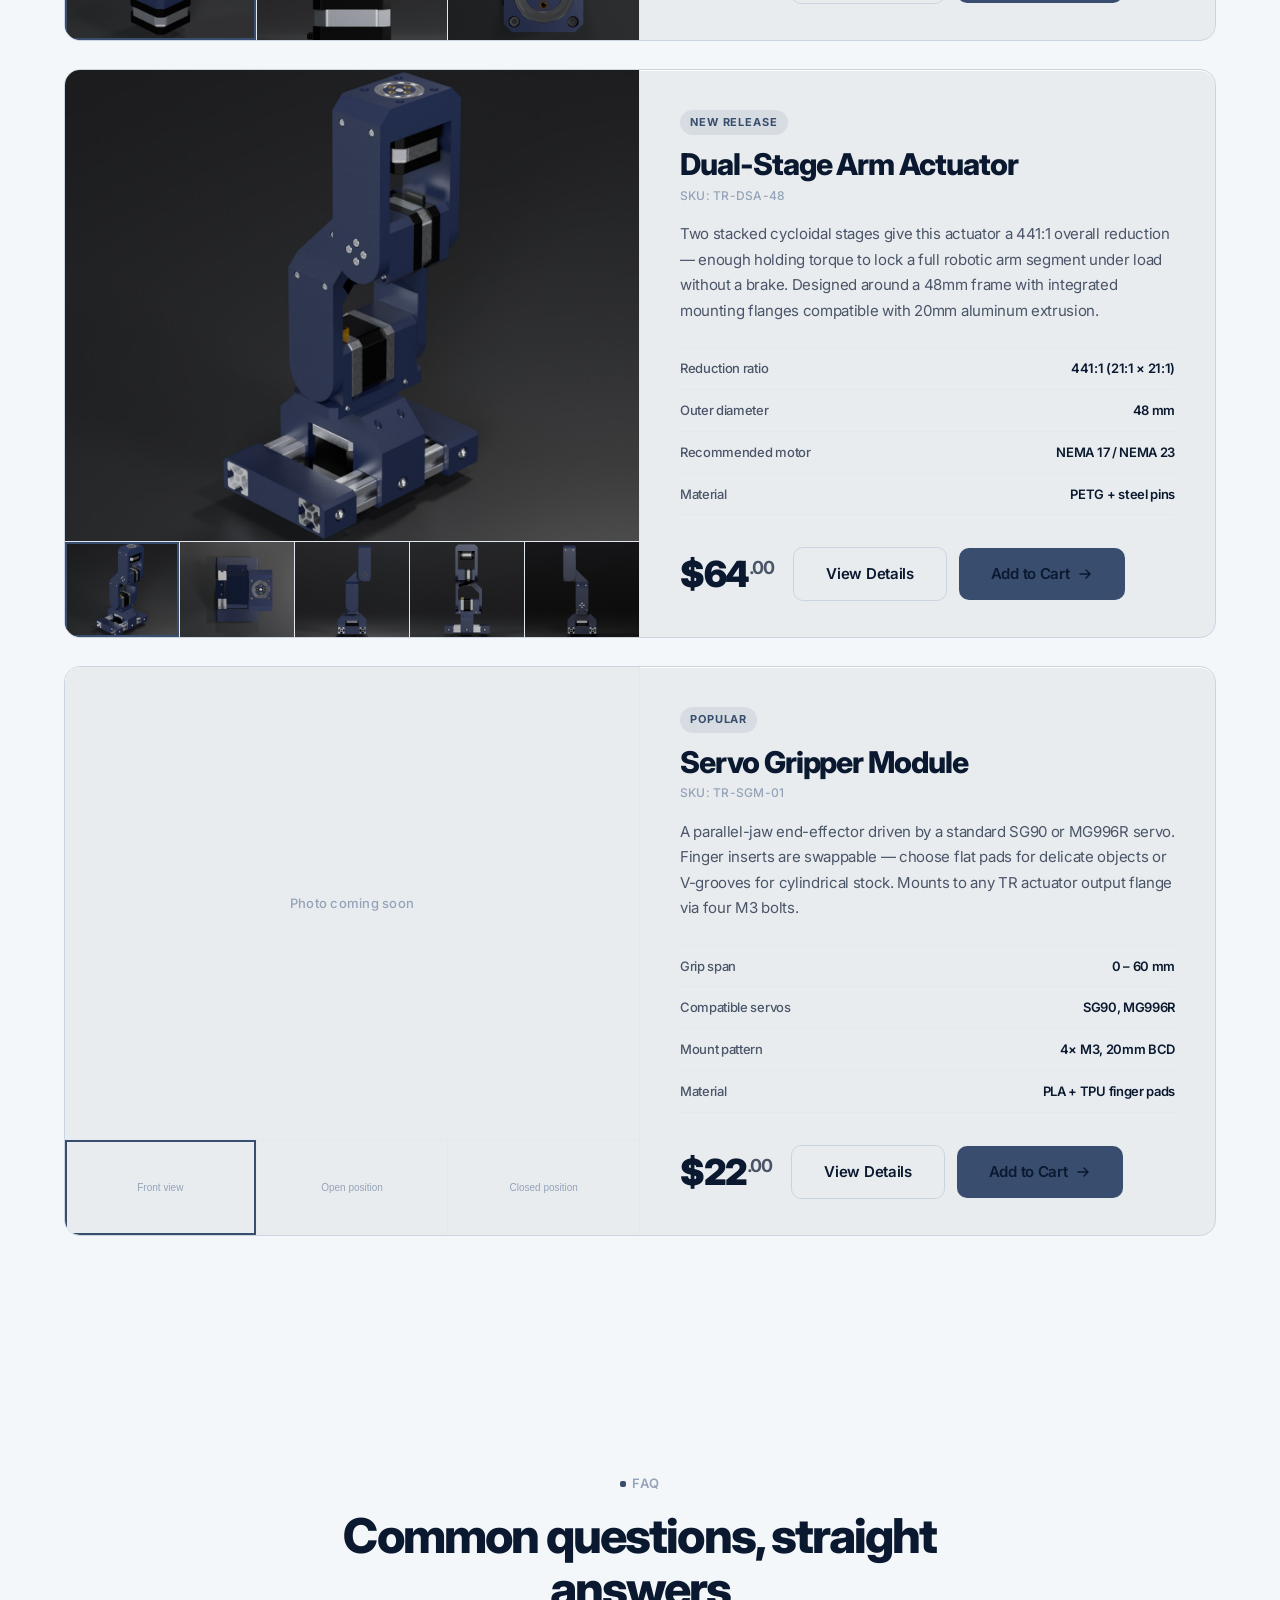
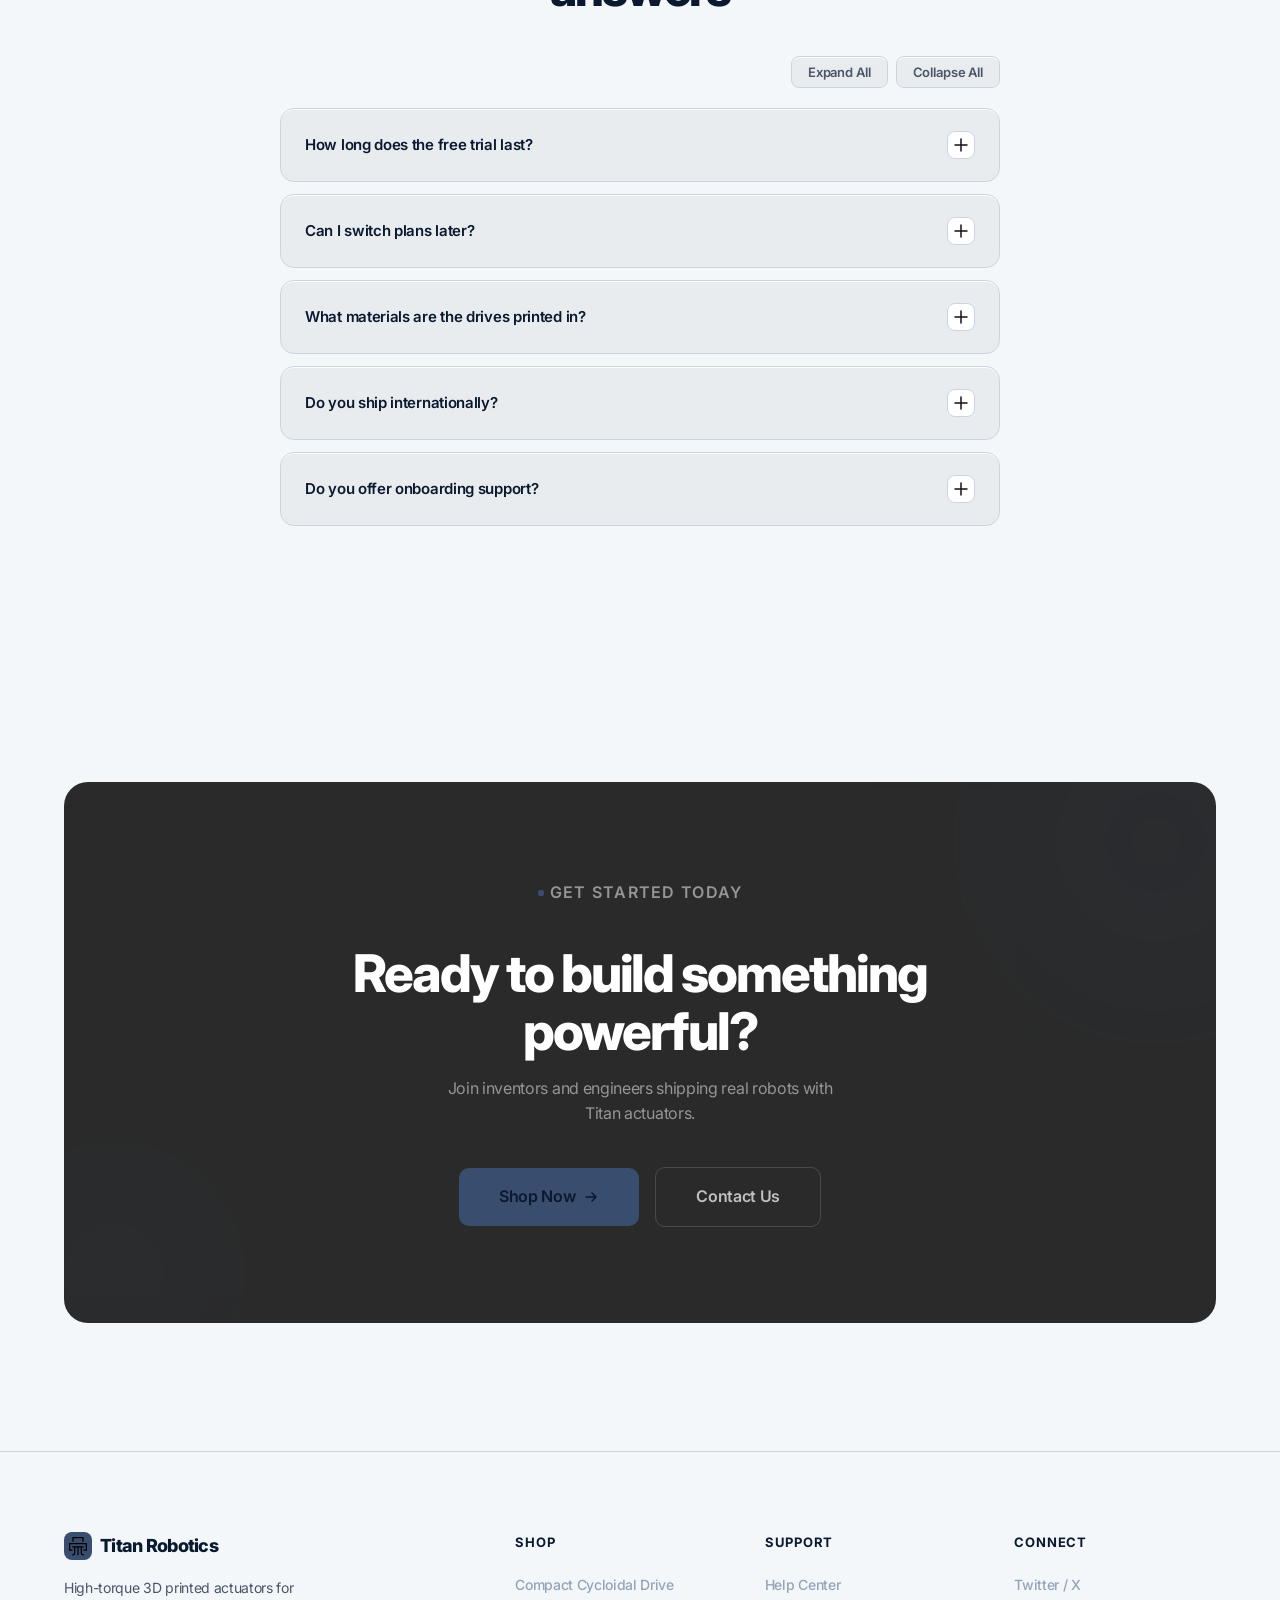
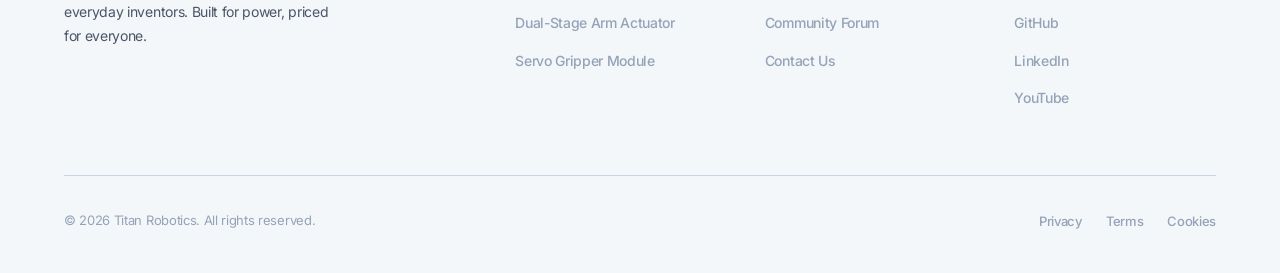
==== commit efe786de: "Update index.html" ====
--- a/index.html
+++ b/index.html
@@ -175,7 +175,7 @@
             <div class="product-card card reveal">
                 <div class="product-gallery">
                     <div class="product-main-image">
-                        <img src="images/product2-main.png" alt="Dual-Stage Arm Actuator" onerror="this.parentElement.classList.add('img-placeholder')">
+                        <img src="images/product2-main.jpg" alt="Dual-Stage Arm Actuator" onerror="this.parentElement.classList.add('img-placeholder')">
                     </div>
                     <!-- 5-photo thumbnail row — scrolls horizontally on small screens -->
                     <div class="product-thumbnails product-thumbnails--five">
